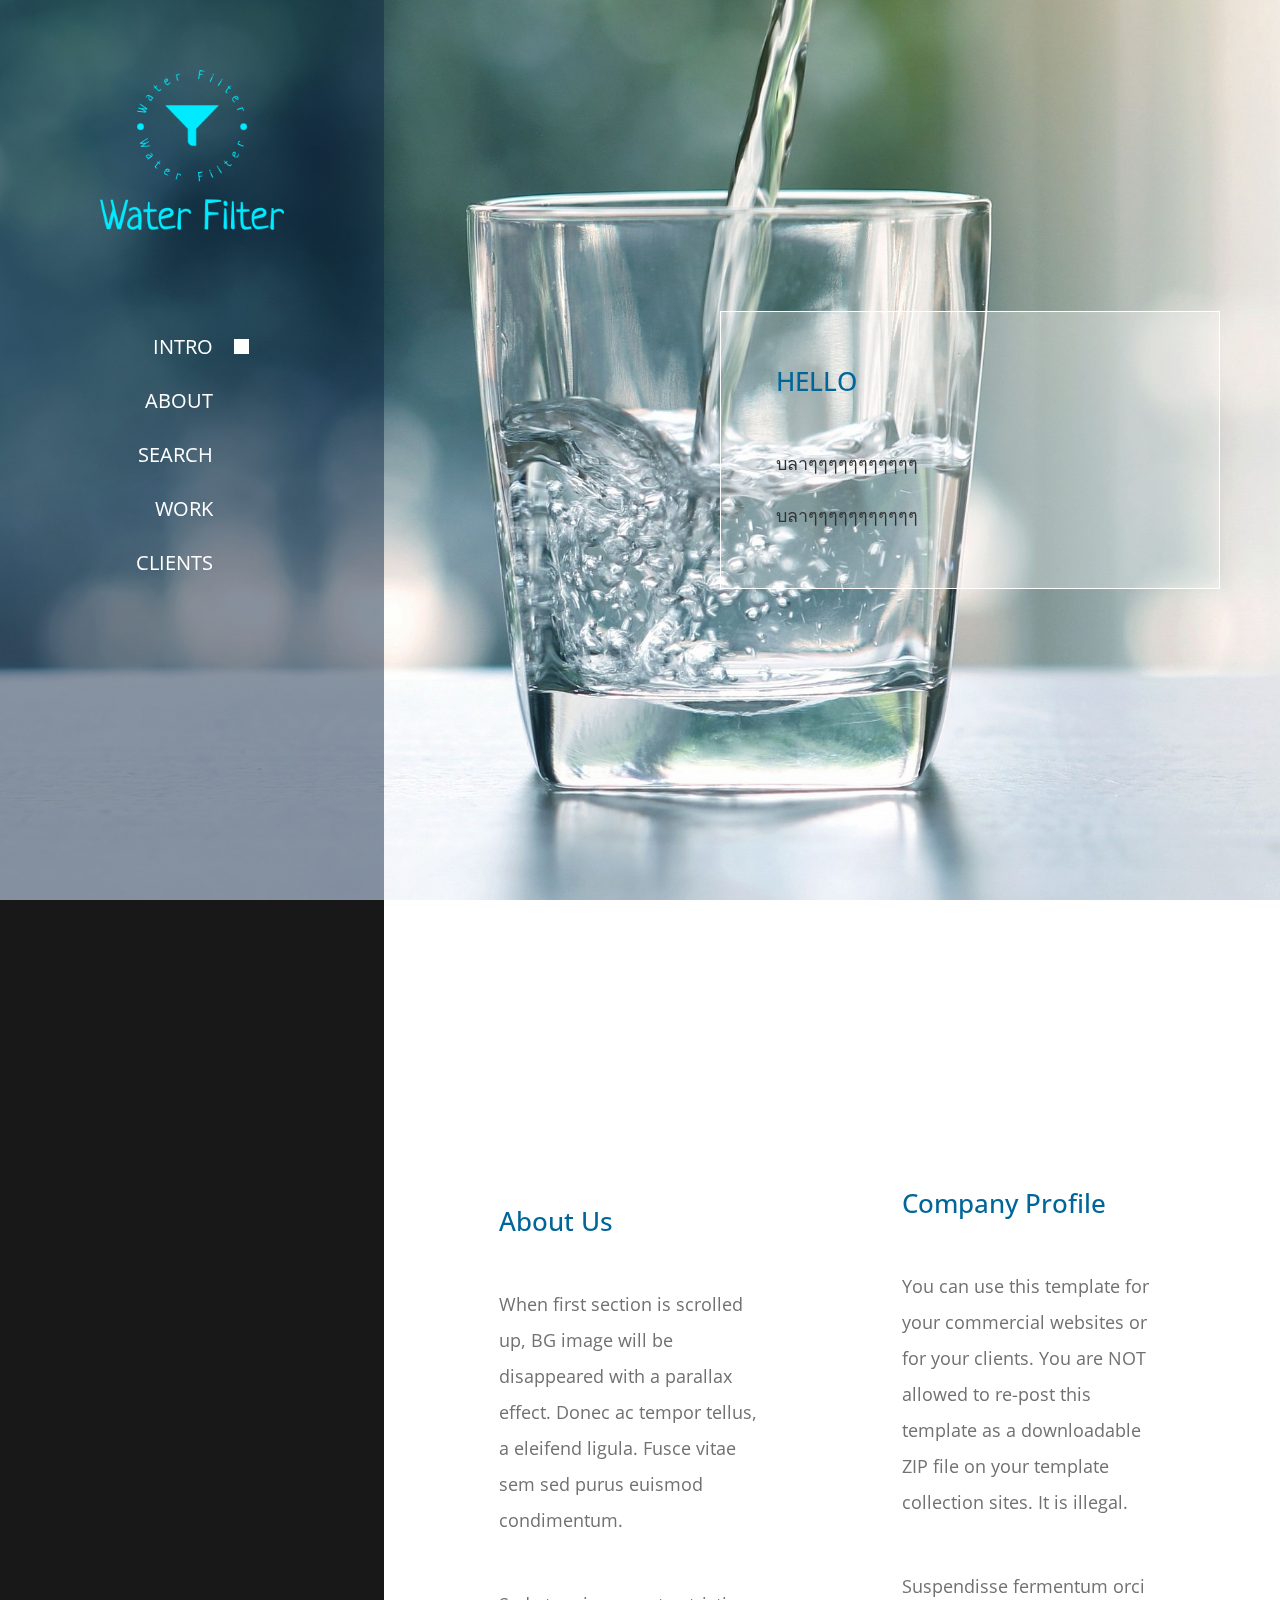
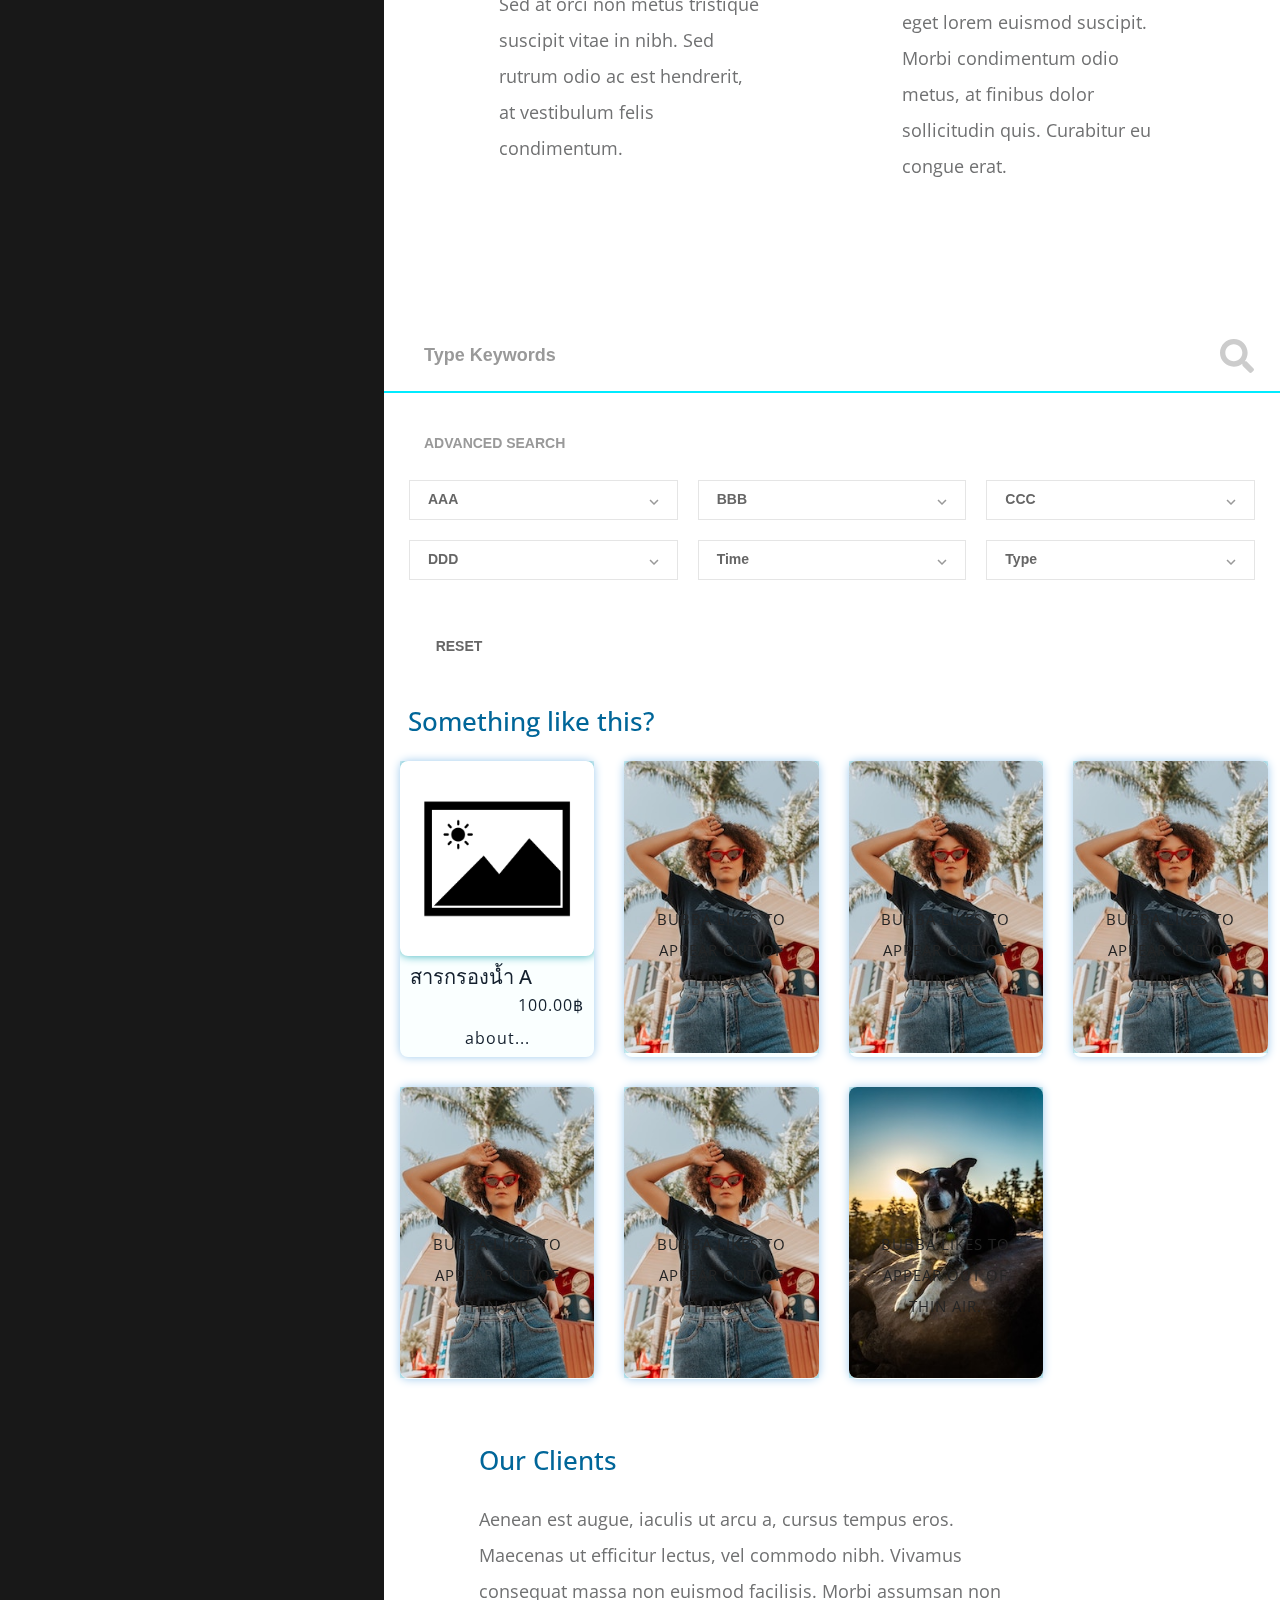
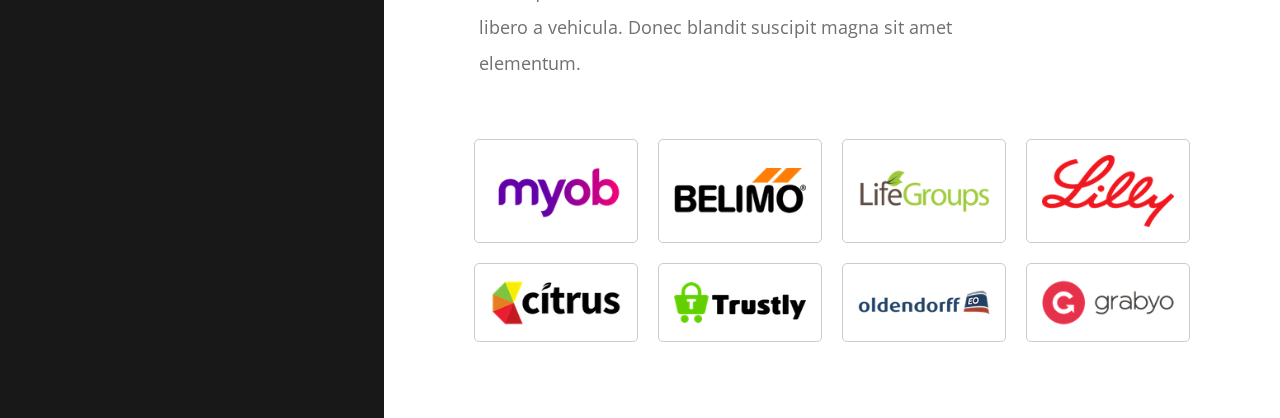
==== index.html @ 4a6f70fe "Add files via upload" ====
<!DOCTYPE html>
<html lang="en">

<head>
  <meta charset="UTF-8" />
  <meta name="viewport" content="width=device-width, initial-scale=1.0" />
  <meta http-equiv="X-UA-Compatible" content="ie=edge" />

  <title>Hoi TemplateMo</title>
  <!--
DREAM PULSE
https://templatemo.com/tm-536-dream-pulse
-->
  <link rel="stylesheet" href="https://fonts.googleapis.com/css?family=Open+Sans:400,600" />
  <link rel="stylesheet" href="css/all.min.css" />
  <link rel="stylesheet" href="css/bootstrap.min.css" />
  <link rel="stylesheet" href="slick/slick.css" />
  <link rel="stylesheet" href="slick/slick-theme.css" />
  <link rel="stylesheet" href="css/magnific-popup.css">
  <link rel="stylesheet" href="css/templatemo-dream-pulse.css" />
  <link rel="stylesheet" href="css/mian.css">
  <link rel="stylesheet" href="css/editme.css">
</head>

<body>
  <main class="container-fluid">
    <div class="row">
      <nav id="tmSidebar" class="tm-bg-black-transparent tm-sidebar">
        <button class="navbar-toggler" type="button" aria-label="Toggle navigation">
          <i class="fas fa-bars"></i>
        </button>
        <div class="tm-sidebar-sticky">
          <div class="tm-brand-box">
            <img src="img/logo.png" class="imglogo" alt="">
          </div>

          <ul id="tmMainNav" class="nav flex-column text-uppercase text-right tm-main-nav">
            <li class="nav-item">
              <a href="#intro" class="nav-link active">
                <span class="d-inline-block mr-3">Intro</span>
                <span class="d-inline-block tm-white-rect"></span>
              </a>
            </li>
            <li class="nav-item">
              <a href="#about" class="nav-link">
                <span class="d-inline-block mr-3">About</span>
                <span class="d-inline-block tm-white-rect"></span>
              </a>
            </li>
            <li class="nav-item">
              <a href="#Search" class="nav-link active">
                <span class="d-inline-block mr-3">Search</span>
                <span class="d-inline-block tm-white-rect"></span>
              </a>
            </li>
            <li class="nav-item">
              <a href="#work" class="nav-link">
                <span class="d-inline-block mr-3">Work</span>
                <span class="d-inline-block tm-white-rect"></span>
              </a>
            </li>
            <li class="nav-item">
              <a href="#clients" class="nav-link">
                <span class="d-inline-block mr-3">Clients</span>
                <span class="d-inline-block tm-white-rect"></span>
              </a>
            </li>
            <!-- 
            <li class="nav-item">
              <a href="#talk" class="nav-link">
                <span class="d-inline-block mr-3">Let's Talk</span>
                <span class="d-inline-block tm-white-rect"></span>
              </a>
            </li>
          -->
          </ul>
          <!-- <ul class="nav flex-row tm-social-links">
            <li class="nav-item">
              <a href="https://facebook.com" class="nav-link tm-social-link">
                <i class="fab fa-facebook-f"></i>
              </a>
            </li>
            <li class="nav-item">
              <a href="https://twitter.com" class="nav-link tm-social-link">
                <i class="fab fa-twitter"></i>
              </a>
            </li>
            <li class="nav-item">
              <a href="https://dribbble.com" class="nav-link tm-social-link">
                <i class="fab fa-dribbble"></i>
              </a>
            </li>
            <li class="nav-item">
              <a href="https://linkedin.com" class="nav-link tm-social-link">
                <i class="fab fa-linkedin-in"></i>
              </a>
            </li>
          </ul>
          <footer class="text-center text-white small">
            <p class="mb--0 mb-2">Copyright 2020 Dream Pulse</p>
            <p class="mb-0">Design:
              <a rel="nofollow" href="https://templatemo.com" class="tm-footer-link">Template Mo</a>
            </p>
          </footer> -->
        </div>
      </nav>

      <main role="main" class="ml-sm-auto col-12">
        <div class="parallax-window" data-parallax="scroll" data-image-src="img/water bg.jpg">
          <div class="tm-section-wrap">
            <section id="intro" class="tm-section">
              <div class="tm-bg-white-transparent tm-intro">
                <h2 class="tm-section-title mb-5 text-uppercase tm-color-primary">Hello</h2>
                <p class="tm-color-gray">
                  บลาๆๆๆๆๆๆๆๆๆๆๆ
                </p>
                <p class="mb-0 tm-color-gray">
                  บลาๆๆๆๆๆๆๆๆๆๆๆ
                </p>
              </div>
            </section>
          </div>
        </div>



        <div class="tm-section-wrap bg-white">
          <section id="about" class="row tm-section">
            <div class="col-xl-6">
              <div class="tm-section-half">
                <div><i class="fas fa-6x fa-balance-scale mb-5 tm-section-icon"></i></div>
                <h2 class="tm-section-title tm-color-primary mb-5">About Us</h2>
                <p class="mb-5">
                  When first section is scrolled up, BG image will be
                  disappeared with a parallax effect. Donec ac tempor tellus, a
                  eleifend ligula. Fusce vitae sem sed purus euismod
                  condimentum.
                </p>
                <p>
                  Sed at orci non metus tristique suscipit vitae in nibh. Sed
                  rutrum odio ac est hendrerit, at vestibulum felis condimentum.
                </p>
              </div>
            </div>
            <div class="col-xl-6">
              <div class="tm-section-half">
                <div><i class="far fa-6x fa-building mb-5 tm-section-icon"></i></div>
                <h2 class="tm-section-title tm-color-primary mb-5">Company Profile</h2>
                <p class="mb-5">
                  You can use this template for your commercial websites or for your clients.
                  You are NOT allowed to re-post this template as a downloadable ZIP file
                  on your template collection sites. It is illegal.
                </p>
                <p>
                  Suspendisse fermentum orci eget lorem euismod suscipit. Morbi
                  condimentum odio metus, at finibus dolor sollicitudin quis.
                  Curabitur eu congue erat.
                </p>
              </div>
            </div>
          </section>
        </div>


        
        <div class="tm-section-wrap bg-white">
          <section id="Search">
            <div class="s009">
              <form id="product-filter">
                <div class="inner-form">
                  <div class="basic-search">
                    <div class="input-field">
                      <input id="search" type="text" placeholder="Type Keywords" />
                      <div class="icon-wrap">
                        <svg class="svg-inline--fa fa-search fa-w-16" fill="#ccc" aria-hidden="true" data-prefix="fas"
                          data-icon="search" role="img" xmlns="http://www.w3.org/2000/svg" viewBox="0 0 512 512">
                          <path
                            d="M505 442.7L405.3 343c-4.5-4.5-10.6-7-17-7H372c27.6-35.3 44-79.7 44-128C416 93.1 322.9 0 208 0S0 93.1 0 208s93.1 208 208 208c48.3 0 92.7-16.4 128-44v16.3c0 6.4 2.5 12.5 7 17l99.7 99.7c9.4 9.4 24.6 9.4 33.9 0l28.3-28.3c9.4-9.4 9.4-24.6.1-34zM208 336c-70.7 0-128-57.2-128-128 0-70.7 57.2-128 128-128 70.7 0 128 57.2 128 128 0 70.7-57.2 128-128 128z">
                          </path>
                        </svg>
                      </div>
                    </div>
                  </div>
                  <div class="advance-search">
                    <span class="desc">ADVANCED SEARCH</span>
                    <div class="row">
                      <div class="input-field">
                        <div class="input-select">
                          <select data-trigger="" name="choices-single-defaul">
                            <option placeholder="" value="all">AAA</option>
                            <option value="a1">A1</option>
                            <option value="a2">A2</option>
                          </select>
                        </div>
                      </div>
                      <div class="input-field">
                        <div class="input-select">
                          <select data-trigger="" name="choices-single-defaul">
                            <option placeholder="" value="all">BBB</option>
                            <option value="b1">B1</option>
                            <option value="b2">B2</option>
                          </select>
                        </div>
                      </div>
                      <div class="input-field">
                        <div class="input-select">
                          <select data-trigger="" name="choices-single-defaul">
                            <option placeholder="" value="">CCC</option>
                            <option>Subject b</option>
                            <option>Subject c</option>
                          </select>
                        </div>
                      </div>
                    </div>
                    <div class="row second">
                      <div class="input-field">
                        <div class="input-select">
                          <select data-trigger="" name="choices-single-defaul">
                            <option placeholder="" value="">DDD</option>
                            <option>Subject b</option>
                            <option>Subject c</option>
                          </select>
                        </div>
                      </div>
                      <div class="input-field">
                        <div class="input-select">
                          <select data-trigger="" name="choices-single-defaul">
                            <option placeholder="" value="">Time</option>
                            <option>Last time</option>
                            <option>Today</option>
                            <option>This week</option>
                            <option>This month</option>
                            <option>This year</option>
                          </select>
                        </div>
                      </div>
                      <div class="input-field">
                        <div class="input-select">
                          <select data-trigger="" name="choices-single-defaul">
                            <option placeholder="" value="">Type</option>
                            <option>Subject b</option>
                            <option>Subject c</option>
                          </select>
                        </div>
                      </div>
                    </div>
                    <div class="row third">
                      <div class="input-field">
                        <div class="group-btn">
                          <button class="btn-delete" id="delete">RESET</button>
                          <!-- <button class="btn-search">SEARCH</button> -->
                        </div>
                      </div>
                    </div>
                  </div>
                </div>
              </form>
            </div>
            <script src="js/choices.js"></script>
            <script>
              const customSelects = document.querySelectorAll("select");
              const deleteBtn = document.getElementById('delete')
              const choices = new Choices('select', {
                searchEnabled: false,
                itemSelectText: '',
                removeItemButton: true,
              });
              deleteBtn.addEventListener("click", function (e) {
                e.preventDefault()
                const deleteAll = document.querySelectorAll('.choices__button')
                for (let i = 0; i < deleteAll.length; i++) {
                  deleteAll[i].click();
                }
              });
            </script>

            <script async src="https://www.googletagmanager.com/gtag/js?id=UA-23581568-13"></script>
            <script>
              window.dataLayer = window.dataLayer || [];

              function gtag() {
                dataLayer.push(arguments);
              }
              gtag('js', new Date());

              gtag('config', 'UA-23581568-13');
            </script>
            <script defer
              src="https://static.cloudflareinsights.com/beacon.min.js/vaafb692b2aea4879b33c060e79fe94621666317369993"
              integrity="sha512-0ahDYl866UMhKuYcW078ScMalXqtFJggm7TmlUtp0UlD4eQk0Ixfnm5ykXKvGJNFjLMoortdseTfsRT8oCfgGA=="
              data-cf-beacon='{"rayId":"76f00e6a7ef84f4c","token":"cd0b4b3a733644fc843ef0b185f98241","version":"2022.11.3","si":100}'
              crossorigin="anonymous"></script>
            <div class="col-12">
              <div class="w-100 tm-double-border-1 ">



                <div class="">
                  <h2 class="tm-color-primary tm-section-title mb-4 ml-2">Something like this?</h2>
                  <div class="tm-gallery u-list-1 u-repeater" id="product-list">
                    <div class="tm-gallery-item" data-category="a1" data-category="b1">
                      <figure class="effect-bubba">
                        <img src="img/pls-add-img.png" alt="Our Work Image" class="img-fluid">
                        
                        <figcaption>
                          <h2><span>Nothing here</span></h2>
                          <p class="bubba">Pls add the data.</p>
                          <a href="img/pls-add-img.png">View more</a>
                        </figcaption>
                        <div class="prduc-abt">
                          <h5 class="text-left">สารกรองน้ำ A</h5>
                          <p class="text-right">100.00฿</p>
                          <p>about...</p>
                        </div>
                      </figure>
                      
                      
                    </div>
                    <div class="tm-gallery-item" data-category="b2">
                      <figure class="effect-bubba">
                        <img src="img/gallery/02.jpg" alt="Our Work Image" class="img-fluid">
                        <figcaption>
                          <h2>Fresh <span>Bubba</span></h2>
                          <p>Bubba likes to appear out of thin air.</p>
                          <a href="img/gallery/large/02.jpg">View more</a>
                        </figcaption>
                      </figure>
                    </div>
                    <div class="tm-gallery-item" data-category="2">
                      <figure class="effect-bubba">
                        <img src="img/gallery/02.jpg" alt="Our Work Image" class="img-fluid">
                        <figcaption>
                          <h2>Fresh <span>Bubba</span></h2>
                          <p>Bubba likes to appear out of thin air.</p>
                          <a href="img/gallery/large/02.jpg">View more</a>
                        </figcaption>
                      </figure>
                    </div>
                    <div class="tm-gallery-item" data-category="2">
                      <figure class="effect-bubba">
                        <img src="img/gallery/02.jpg" alt="Our Work Image" class="img-fluid">
                        <figcaption>
                          <h2>Fresh <span>Bubba</span></h2>
                          <p>Bubba likes to appear out of thin air.</p>
                          <a href="img/gallery/large/02.jpg">View more</a>
                        </figcaption>
                      </figure>
                    </div>
                    <div class="tm-gallery-item" data-category="2">
                      <figure class="effect-bubba">
                        <img src="img/gallery/02.jpg" alt="Our Work Image" class="img-fluid">
                        <figcaption>
                          <h2>Fresh <span>Bubba</span></h2>
                          <p>Bubba likes to appear out of thin air.</p>
                          <a href="img/gallery/large/02.jpg">View more</a>
                        </figcaption>
                      </figure>
                    </div>
                    <div class="tm-gallery-item" data-category="2">
                      <figure class="effect-bubba">
                        <img src="img/gallery/02.jpg" alt="Our Work Image" class="img-fluid">
                        <figcaption>
                          <h2>Fresh <span>Bubba</span></h2>
                          <p>Bubba likes to appear out of thin air.</p>
                          <a href="img/gallery/large/02.jpg">View more</a>
                        </figcaption>
                      </figure>
                    </div>
                    <div class="tm-gallery-item" data-category="1">
                      <figure class="effect-bubba">
                        <img src="img/gallery/01.jpg" alt="Our Work Image" class="img-fluid">
                        <figcaption>
                          <h2>Fresh <span>Bubba</span></h2>
                          <p>Bubba likes to appear out of thin air.</p>
                          <a href="img/gallery/large/01.jpg">View more</a>
                        </figcaption>
                      </figure>
                    </div>

                    
                </div>

                <!-- <div class="tm-gallery-wrap">
                  <h2 class="tm-color-primary tm-section-title mb-4 ml-2">Something like this?</h2>
                  <div class="tm-gallery" id="product-list">
                    <div class="tm-gallery-item" data-category="1">
                      <figure class="effect-bubba">
                        <img src="img/gallery/01.jpg" alt="Our Work Image" class="img-fluid">
                        <figcaption>
                          <h2>Fresh <span>Bubba</span></h2>
                          <p>Bubba likes to appear out of thin air.</p>
                          <a href="img/gallery/large/01.jpg">View more</a>
                        </figcaption>
                      </figure>
                    </div>
                    <div class="tm-gallery-item" data-category="2">
                      <figure class="effect-bubba">
                        <img src="img/gallery/02.jpg" alt="Our Work Image" class="img-fluid">
                        <figcaption>
                          <h2>Fresh <span>Bubba</span></h2>
                          <p>Bubba likes to appear out of thin air.</p>
                          <a href="img/gallery/large/02.jpg">View more</a>
                        </figcaption>
                      </figure>
                    </div>
                    
                </div> -->

              </div>
            </div>
          </section>
        </div>
        <script>
          // Get references to the product list and filter form
          const productList = document.querySelector("#product-list");
          const filterForm = document.querySelector("#product-filter");
        
          // Add an event listener to the filter form
          filterForm.addEventListener("change", event => {
            // Get the selected filter value
            const selectedFilter = event.target.value;
        
            // Loop through all of the products
            for (const product of productList.children) {
              // If the selected filter is "all" or the product's category matches the selected filter, show the product
              if (selectedFilter === "all" || product.dataset.category === selectedFilter) {
                product.style.display = "";
              } else {
                // Otherwise, hide the product
                product.style.display = "none";
              }
            }
          });
        </script>



        <div class="tm-section-wrap bg-white">
          <section id="clients" class="row tm-section">
            <div class="col-12 tm-section-pad">
              <div class="tm-flex-item-left">
                <div class="tm-w-80">
                  <h2 class="tm-color-primary tm-section-title mb-4">Our Clients</h2>
                  <p class="mb-5">
                    Aenean est augue, iaculis ut arcu a, cursus tempus eros.
                    Maecenas ut efficitur lectus, vel commodo nibh. Vivamus
                    consequat massa non euismod facilisis. Morbi assumsan non libero
                    a vehicula. Donec blandit suscipit magna sit amet elementum.
                  </p>
                </div>

                <div class="row tm-clients-images">
                  <div class="col-xl-3 col-lg-6 col-md-4 col-sm-6 tm-img-wrap">
                    <a href="https://google.com">
                      <img src="img/client-1.png" alt="Client Image" class="img-fluid tm-client-img" />
                    </a>
                  </div>
                  <div class="col-xl-3 col-lg-6 col-md-4 col-sm-6 tm-img-wrap">
                    <a href="https://facebook.com">
                      <img src="img/client-2.png" alt="Client Image" class="img-fluid tm-client-img" />
                    </a>
                  </div>
                  <div class="col-xl-3 col-lg-6 col-md-4 col-sm-6 tm-img-wrap">
                    <a href="https://twitter.com">
                      <img src="img/client-3.png" alt="Client Image" class="img-fluid tm-client-img" />
                    </a>
                  </div>
                  <div class="col-xl-3 col-lg-6 col-md-4 col-sm-6 tm-img-wrap">
                    <a href="https://instagram.com">
                      <img src="img/client-4.png" alt="Client Image" class="img-fluid tm-client-img" />
                    </a>
                  </div>
                  <div class="col-xl-3 col-lg-6 col-md-4 col-sm-6 tm-img-wrap">
                    <a href="https://google.com">
                      <img src="img/client-5.png" alt="Client Image" class="img-fluid tm-client-img" />
                    </a>
                  </div>
                  <div class="col-xl-3 col-lg-6 col-md-4 col-sm-6 tm-img-wrap">
                    <a href="https://facebook.com">
                      <img src="img/client-6.png" alt="Client Image" class="img-fluid tm-client-img" />
                    </a>
                  </div>
                  <div class="col-xl-3 col-lg-6 col-md-4 col-sm-6 tm-img-wrap">
                    <a href="https://twitter.com">
                      <img src="img/client-7.png" alt="Client Image" class="img-fluid tm-client-img" />
                    </a>
                  </div>
                  <div class="col-xl-3 col-lg-6 col-md-4 col-sm-6 tm-img-wrap">
                    <a href="https://instagram.com">
                      <img src="img/client-8.png" alt="Client Image" class="img-fluid tm-client-img" />
                    </a>
                  </div>
                </div>
              </div>
            </div>
          </section>
        </div>
        <!--
        <div class="tm-section-wrap bg-white">
          <section id="talk" class="row tm-section">
            <div class="col-xl-6 mb-5">
              <div class="tm-double-border-1 tm-border-gray">
                <div class="tm-double-border-2 tm-border-gray tm-box-pad">
                  <h2 class="tm-color-primary tm-section-title mb-4">Talk to Us</h2>
                  <p class="mb-4">
                    Sed aliquet, nibh ac hendrerit faucibus, tellus metus viverra
                    tellus, vel volutpat purus orci ac ex.
                  </p>
                  <p class="mb-3">
                    120-240 Orci varius natoque penatibus, <br>
                    parturient montes, 10660 <br>
                    nasvetur ridiculus mus
                  </p>
                </div>
              </div>
            </div>
            <div class="col-xl-6 mb-5">
              <div class="tm-contact-form-wrap">
                <form action="" method="POST" class="tm-contact-form">
                  <div class="form-group">
                    <input type="text" id="contact_name" name="contact_name"
                      class="form-control rounded-0 border-top-0 border-right-0 border-left-0" placeholder="Your Name"
                      required="" />
                  </div>
                  <div class="form-group">
                    <input type="email" id="contact_email" name="contact_email"
                      class="form-control rounded-0 border-top-0 border-right-0 border-left-0" placeholder="Your Email"
                      required="" />
                  </div>

                  <div class="form-group">
                    <textarea rows="4" id="contact_message" name="contact_message"
                      class="form-control rounded-0 border-top-0 border-right-0 border-left-0" placeholder="Message..."
                      required=""></textarea>
                  </div>

                  <div class="form-group mb-0">
                    <button type="submit" class="btn rounded-0 d-block ml-auto tm-btn-primary">
                      SEND
                    </button>
                  </div>
                </form>
              </div>
            </div>
          </section>
        </div>
         -->
      </main>
    </div>
    </div>
    <script src="js/jquery.min.js"></script>
    <script src="js/jquery.singlePageNav.min.js"></script>
    <script src="js/parallax.min.js"></script>
    <!-- <script src="slick/slick.min.js"></script> -->
    <script src="js/jquery.magnific-popup.min.js"></script>
    <script src="js/templatemo-scripts.js"></script>
    <script src="js/filter.js"></script>

    
</body>

</html>
---- css/templatemo-dream-pulse.css ----
/*

DREAM PULSE

https://templatemo.com/tm-536-dream-pulse

*/

body {
  font-family: "Open Sans", Arial, Helvetica, sans-serif;
  font-size: 18px;
  font-weight: 400;
  overflow-x: hidden;
  color: #707172;
  background-color: #181818;
}

p {
  line-height: 2;
}

a {
  transition: all 0.3s ease;
}

.container-fluid {
  padding-left: 0;
  padding-right: 0;
}

.small {
  font-size: 0.95rem;
}

.tm-color-primary {
  color: #069;
}

.tm-color-gray {
  color: #333;
}

.tm-bg-black-transparent {
  background-color: rgb(15 39 68 / 50%);
}

.tm-bg-white-transparent {
  background-color: rgba(255, 255, 255, 0.3);
  border: 1px solid white;
}

.tm-intro {
  max-width: 500px;
  width: 100%;
  padding: 55px;
  margin-right: 0;
  margin-left: auto;
}

.tm-section-title {
  font-size: 1.6rem;
}

.parallax-window {
  min-height: 662px;
  background: transparent;
}

.tm-section {
  display: flex;
  align-items: center;
  height: auto;
  max-width: 1275px;
  padding: 66px 60px;
}

#intro {
  min-height: 100vh;
  max-width: none;
}

.tm-brand {
  font-size: 2.6rem;
}

.tm-brand-box {
  box-sizing: content-box;
  width: 100%;
  max-width: 230px;
  min-height: 160px;
  color: white;
  text-align: center;
  margin: 70px auto 90px;
}

.tm-double-border-1,
.tm-double-border-2 {
  border: 1px solid #fff;
  position: relative;
}

.tm-double-border-2 {
  top: 10px;
  left: 10px;
}

/* .tm-border-gray {
  border-color: #cdcecf;
} */

.tm-box-pad {
  padding: 50px 55px;
}

.tm-brand {
  padding: 30px;
}

.tm-sidebar {
  position: fixed;
  top: 0;
  bottom: 0;
  left: 0;
  z-index: 100;
  padding-left: 70px;
  padding-right: 70px;
  width: 400px;
  max-width: 400px;
}

/* Hide scrollbar */
.tm-sidebar {
  overflow-y: scroll;
  scrollbar-width: none; /* Firefox */
  -ms-overflow-style: none; /* IE 10+ */
}
.tm-sidebar::-webkit-scrollbar {
  /* WebKit */
  width: 0;
  height: 0;
}

.tm-sidebar-sticky {
  display: flex;
  flex-direction: column;
  align-items: center;
  justify-content: center;
}

.tm-section-wrap {
  width: calc(100% - 400px);
  margin-left: auto;
  margin-right: 0;
}

.tm-main-nav > li > a {
  color: white;
}

.tm-main-nav {
  margin-bottom: 160px;
}

.tm-white-rect {
  display: block;
  width: 15px;
  height: 15px;
  background-color: white;
}

.nav-link {
  font-size: 1.25rem;
  padding-top: 12px;
  padding-bottom: 12px;
}

.nav-link .tm-white-rect {
  opacity: 0;
  transition: all 0.3s ease;
}

.nav-link.current .tm-white-rect,
.nav-link:hover .tm-white-rect {
  opacity: 1;
}

.tm-main-nav .nav-link:hover {
  animation-name: blinker;
  animation-duration: 0.5s;
  animation-timing-function: ease-in-out;
  animation-iteration-count: infinite;
}

@keyframes blinker {
  0% {
    opacity: 1;
  }
  50% {
    opacity: 0.1;
  }
  100% {
    opacity: 1;
  }
}

.tm-social-links {
  margin-bottom: 27px;
}

.tm-social-link {
  width: 40px;
  height: 40px;
  color: black;
  background-color: white;
  margin: 8px;
  border-radius: 5px;
  padding: 0;
  display: flex;
  align-items: center;
  justify-content: center;
}

.tm-social-link:hover,
.tm-social-link:focus {
  background-color: #069;
  color: white;
}

.tm-footer-link {
  color: white;
}

.tm-footer-link:hover {
  color: #F93;
  text-decoration: none;
}

.tm-section-half {
  padding: 55px;
}

.tm-section-icon {
  color: #369;
  width: 120px;
  height: 120px;
  display: flex;
  align-items: center;
  justify-content: center;
}

/* Our Work */

.tm-gallery-wrap {
  max-width: 1040px;
  margin-left: auto;
  margin-right: auto;
}

@media (max-width: 1600px) {
  .tm-gallery-wrap {
    max-width: 780px;
  }
}

@media (max-width: 1200px) {
  .tm-gallery-wrap {
    max-width: 520px;
  }
}

@media (max-width: 991px) {
  .tm-gallery-wrap {
    max-width: 780px;
  }
}

@media (max-width: 767px) {
  .tm-gallery-wrap {
    max-width: 520px;
  }
}

@media (max-width: 480px) {
  .tm-gallery-wrap {
    max-width: 260px;
  }
}

.tm-gallery-item {
  /* padding-left: 10px;
  padding-right: 10px; */
  outline:none;
  border-color:#9ecaed;
  box-shadow:0 0 10px #9ecaed;
  border-radius: .5rem;
  background: #faffff;
}

.slick-dots {
  bottom: -50px;
}

.slick-dots li button:before {
  font-size: 16px;
  opacity: 0.2;
}

.slick-dots li.slick-active button:before {
  color: #98999a;
  opacity: 1;
}

/* 
  Gallery Item Hover Effect
  https://tympanus.net/codrops/2014/06/19/ideas-for-subtle-hover-effects/
*/

/* Common style */
.tm-gallery-item figure {
  position: relative;
  float: left;
  overflow: hidden;
  margin-bottom: 0;
  /* background: #3085a3; */
  text-align: center;
  cursor: pointer;
}

.tm-gallery-item figure img {
  position: relative;
  display: block;
  min-height: 100%;
  max-width: 100%;
  opacity: 0.8;
}

.tm-gallery-item figure figcaption {
  padding: 1em;
  color: rgb(36, 36, 36);
  text-transform: uppercase;
  font-size: 1.25em;
  -webkit-backface-visibility: hidden;
  backface-visibility: hidden;
}

.tm-gallery-item figure figcaption::before,
.tm-gallery-item figure figcaption::after {
  pointer-events: none;
}

.tm-gallery-item figure figcaption,
.tm-gallery-item figure figcaption > a {
  position: absolute;
  top: 0;
  left: 0;
  width: 100%;
  height: 100%;
  display: flex;
  flex-direction: column;
  justify-content: center;
}

/* Anchor will cover the whole item by default */
/* For some effects it will show as a button */
.tm-gallery-item figure figcaption > a {
  z-index: 1000;
  text-indent: 200%;
  white-space: nowrap;
  font-size: 0;
  opacity: 0;
}

.tm-gallery-item figure h2 {
  word-spacing: -0.15em;
  font-weight: 300;
}

.tm-gallery-item figure h2 span {
  font-weight: 800;
}

.tm-gallery-item figure h2,
.tm-gallery-item figure p {
  margin: 0;
}

.tm-gallery-item figure p {
  letter-spacing: 1px;
  font-size: 68.5%;
}

/*---------------*/
/***** Bubba *****/
/*---------------*/

/* figure.effect-bubba {
  background: rgb(255, 255, 255);
} */

figure.effect-bubba img {
  opacity: 1;
  -webkit-transition: opacity 0.35s;
  transition: opacity 0.35s;
}

figure.effect-bubba:hover img {
  opacity: 0.4;
}

figure.effect-bubba figcaption::before,
figure.effect-bubba figcaption::after {
  position: absolute;
  top: 5px;
  right: 5px;
  bottom: 5px;
  left: 5px;
  content: "";
  opacity: 0;
  -webkit-transition: opacity 0.35s, -webkit-transform 0.35s;
  transition: opacity 0.35s, transform 0.35s;
  border-radius: .5rem;
}

figure.effect-bubba figcaption::before {
  border-top: 1px solid #14202e;
  border-bottom: 1px solid #14202e;
  -webkit-transform: scale(0, 1);
  transform: scale(0, 1);
}

figure.effect-bubba figcaption::after {
  border-right: 1px solid #14202e;
  border-left: 1px solid #14202e;
  -webkit-transform: scale(1, 0);
  transform: scale(1, 0);
}

figure.effect-bubba h2 {
  font-size: 1.5rem;
  margin-bottom: 30px;
  opacity: 0;
  -webkit-transition: -webkit-transform 0.35s;
  transition: transform 0.35s;
  -webkit-transform: translate3d(0, -20px, 0);
  transform: translate3d(0, -20px, 0);
}

figure.effect-bubba p.bubba {
  width: 100%;
  padding: 10px;
  opacity: 0;
  -webkit-transition: opacity 0.35s, -webkit-transform 0.35s;
  transition: opacity 0.35s, transform 0.35s;
  -webkit-transform: translate3d(0, 20px, 0);
  transform: translate3d(0, 20px, 0);
}

figure.effect-bubba:hover figcaption::before,
figure.effect-bubba:hover figcaption::after {
  opacity: 1;
  -webkit-transform: scale(1);
  transform: scale(1);
}

figure.effect-bubba:hover h2,
figure.effect-bubba:hover p {
  opacity: 1;
  -webkit-transform: translate3d(0, 0, 0);
  transform: translate3d(0, 0, 0);
}

/* Clients */
.tm-section-pad {
  padding-left: 50px;
  padding-right: 50px;
}

.tm-clients-images {
  max-width: 1040px;
}

.tm-w-80 {
  max-width: 80%;
}

.tm-flex-item-left {
  align-self: flex-start;
}

.tm-img-wrap {
  padding: 10px;
}

.tm-img-wrap a {
  display: flex;
  align-items: center;
  justify-content: center;
  border: 1px solid #ccc;
  border-radius: 5px;
  padding: 15px;
  width: 240px;
  height: 120px;
}

.tm-contact-form-wrap {
  display: flex;
  align-items: center;
  justify-content: center;
}

.tm-contact-form {
  max-width: 305px;
  width: 100%;
}

.form-group {
  margin-bottom: 40px;
}

.tm-btn-primary {
  color: #707172;
  border-bottom: 1px solid #cdcecf;
  padding: 10px 18px;
  position: relative;
}

.tm-btn-primary:hover,
.tm-btn-primary:active {
  color: #fff;
  background-color: #999;
}

.tm-btn-primary:after {
  width: 100%;
  height: 0%;
  top: 0;
  left: 0;
  background: #cdcecf;
  content: "";
  position: absolute;
  z-index: -1;
  -webkit-transition: all 0.3s;
  -moz-transition: all 0.3s;
  transition: all 0.3s;
}

.tm-btn-primary:hover:after,
.tm-btn-primary:active:after {
  height: 100%;
}

.form-control:focus {
  outline: none;
  box-shadow: none;
}

@media (max-width: 1600px) {
  .tm-sidebar {
    width: 30%;
    max-width: none;
    padding-left: 30px;
    padding-right: 30px;
  }

  .tm-social-link {
    margin: 5px;
  }

  .tm-section-wrap {
    width: 70%;
  }

  .tm-img-wrap a {
    width: 100%;
    height: 100%;
  }
}

.navbar-toggler {
  display: none;
}

@media (max-width: 991px) {
  .tm-bg-black-transparent {
    background-color: rgba(0, 0, 0, 0.5);
  }

  .tm-brand-box {
    margin-top: 30px;
    margin-bottom: 30px;
    max-width: 200px;
    min-height: 100px;
  }

  .tm-brand {
    padding: 20px 30px;
  }

  .tm-main-nav {
    margin-bottom: 60px;
  }

  .tm-social-links {
    margin-bottom: 30px;
  }

  footer p {
    line-height: 1;
  }

  .tm-sidebar {
    width: 250px;
    left: -250px;
    padding: 15px;
    transition: all 0.3s ease;
  }

  .navbar-toggler {
    display: block;
    position: fixed;
    left: 0;
    top: 0;
    background-color: rgba(0, 0, 0, 0.5);
    color: white;
    padding: 10px 15px;
    transition: all 0.3s ease;
    border-radius: 0;
    border-top-right-radius: 5px;
    border-bottom-right-radius: 5px;
    top: 5px;
  }

  .navbar-toggler:focus {
    outline: none;
  }

  .tm-sidebar.show {
    left: 0;
  }

  .tm-sidebar.show .navbar-toggler {
    left: 250px;
  }

  .tm-section-wrap {
    width: 100%;
  }

  figure.effect-bubba h2 {
    font-size: 1.1rem;
    margin-bottom: 25px;
  }

  .tm-gallery-item figure p {
    font-size: 63%;
    padding: 0;
    line-height: 1.5;
  }
}

@media (max-width: 767px) {
  .tm-section {
    padding: 30px;
  }
}

@media (max-width: 554px) {
  .tm-section {
    padding: 15px;
  }
}

@media (max-width: 383px) {
  .slick-dots {
    bottom: -40px;
  }

  .tm-box-pad {
    padding: 50px 30px;
  }
}
---- css/mian.css ----
html {
    line-height: 1.15;
    -ms-text-size-adjust: 100%;
    -webkit-text-size-adjust: 100%
}

body {
    margin: 0
}

article,
aside,
footer,
header,
nav,
section {
    display: block
}

h1 {
    font-size: 2em;
    margin: .67em 0
}

figcaption,
figure,
main {
    display: block
}

/* figure {
    margin: 1em 40px
} */

hr {
    box-sizing: content-box;
    height: 0;
    overflow: visible
}

pre {
    font-family: monospace, monospace;
    font-size: 1em
}

a {
    background-color: transparent;
    -webkit-text-decoration-skip: objects
}

abbr[title] {
    border-bottom: none;
    text-decoration: underline;
    text-decoration: underline dotted
}

b,
strong {
    font-weight: inherit
}

b,
strong {
    font-weight: bolder
}

code,
kbd,
samp {
    font-family: monospace, monospace;
    font-size: 1em
}

dfn {
    font-style: italic
}

mark {
    background-color: #ff0;
    color: #000
}

small {
    font-size: 80%
}

sub,
sup {
    font-size: 75%;
    line-height: 0;
    position: relative;
    vertical-align: baseline
}

sub {
    bottom: -.25em
}

sup {
    top: -.5em
}

audio,
video {
    display: inline-block
}

audio:not([controls]) {
    display: none;
    height: 0
}

img {
    border-style: none
}

svg:not(:root) {
    overflow: hidden
}

button,
input,
optgroup,
select,
textarea {
    font-family: sans-serif;
    font-size: 100%;
    line-height: 1.15;
    margin: 0
}

button,
input {
    overflow: visible
}

button,
select {
    text-transform: none
}

button,
html [type=button],
[type=reset],
[type=submit] {
    -webkit-appearance: button
}

button::-moz-focus-inner,
[type=button]::-moz-focus-inner,
[type=reset]::-moz-focus-inner,
[type=submit]::-moz-focus-inner {
    border-style: none;
    padding: 0
}

button:-moz-focusring,
[type=button]:-moz-focusring,
[type=reset]:-moz-focusring,
[type=submit]:-moz-focusring {
    outline: 1px dotted ButtonText
}

fieldset {
    padding: .35em .75em .625em
}

legend {
    box-sizing: border-box;
    color: inherit;
    display: table;
    max-width: 100%;
    padding: 0;
    white-space: normal
}

progress {
    display: inline-block;
    vertical-align: baseline
}

textarea {
    overflow: auto
}

[type=checkbox],
[type=radio] {
    box-sizing: border-box;
    padding: 0
}

[type=number]::-webkit-inner-spin-button,
[type=number]::-webkit-outer-spin-button {
    height: auto
}

[type=search] {
    -webkit-appearance: textfield;
    outline-offset: -2px
}

[type=search]::-webkit-search-cancel-button,
[type=search]::-webkit-search-decoration {
    -webkit-appearance: none
}

::-webkit-file-upload-button {
    -webkit-appearance: button;
    font: inherit
}

details,
menu {
    display: block
}

summary {
    display: list-item
}

canvas {
    display: inline-block
}

template {
    display: none
}

[hidden] {
    display: none
}

html {
    height: 100%
}

fieldset {
    margin: 0;
    padding: 0;
    -webkit-margin-start: 0;
    -webkit-margin-end: 0;
    -webkit-padding-before: 0;
    -webkit-padding-start: 0;
    -webkit-padding-end: 0;
    -webkit-padding-after: 0;
    border: 0
}

legend {
    margin: 0;
    padding: 0;
    display: block;
    -webkit-padding-start: 0;
    -webkit-padding-end: 0
}

.choices {
    position: relative;
    margin-bottom: 24px;
    font-size: 16px
}

.choices:focus {
    outline: none
}

.choices:last-child {
    margin-bottom: 0
}

.choices.is-disabled .choices__inner,
.choices.is-disabled .choices__input {
    background-color: #eaeaea;
    cursor: not-allowed;
    -webkit-user-select: none;
    -moz-user-select: none;
    -ms-user-select: none;
    user-select: none
}

.choices.is-disabled .choices__item {
    cursor: not-allowed
}

.choices[data-type*=select-one] {
    cursor: pointer
}

.choices[data-type*=select-one] .choices__inner {
    padding-bottom: 7.5px
}

.choices[data-type*=select-one] .choices__input {
    display: block;
    width: 100%;
    padding: 10px;
    border-bottom: 1px solid #ddd;
    background-color: #fff;
    margin: 0
}

.choices[data-type*=select-one] .choices__button {
    background-image: url(../../icons/cross-inverse.svg);
    padding: 0;
    background-size: 8px;
    height: 100%;
    position: absolute;
    top: 50%;
    right: 0;
    margin-top: -10px;
    margin-right: 25px;
    height: 20px;
    width: 20px;
    border-radius: 10em;
    opacity: .5
}

.choices[data-type*=select-one] .choices__button:hover,
.choices[data-type*=select-one] .choices__button:focus {
    opacity: 1
}

.choices[data-type*=select-one] .choices__button:focus {
    box-shadow: 0 0 0 2px #00bcd4
}

.choices[data-type*=select-one]:after {
    content: "";
    height: 0;
    width: 0;
    border-style: solid;
    border-color: #333 transparent transparent transparent;
    border-width: 5px;
    position: absolute;
    right: 11.5px;
    top: 50%;
    margin-top: -2.5px;
    pointer-events: none
}

.choices[data-type*=select-one].is-open:after {
    border-color: transparent transparent #333 transparent;
    margin-top: -7.5px
}

.choices[data-type*=select-one][dir=rtl]:after {
    left: 11.5px;
    right: auto
}

.choices[data-type*=select-one][dir=rtl] .choices__button {
    right: auto;
    left: 0;
    margin-left: 25px;
    margin-right: 0
}

.choices[data-type*=select-multiple] .choices__inner,
.choices[data-type*=text] .choices__inner {
    cursor: text
}

.choices[data-type*=select-multiple] .choices__button,
.choices[data-type*=text] .choices__button {
    position: relative;
    display: inline-block;
    margin-top: 0;
    margin-right: -4px;
    margin-bottom: 0;
    margin-left: 8px;
    padding-left: 16px;
    border-left: 1px solid #008fa1;
    background-image: url(../../icons/cross.svg);
    background-size: 8px;
    width: 8px;
    line-height: 1;
    opacity: .75
}

.choices[data-type*=select-multiple] .choices__button:hover,
.choices[data-type*=select-multiple] .choices__button:focus,
.choices[data-type*=text] .choices__button:hover,
.choices[data-type*=text] .choices__button:focus {
    opacity: 1
}

.choices__inner {
    display: inline-block;
    vertical-align: top;
    width: 100%;
    background-color: #f9f9f9;
    padding: 7.5px 7.5px 3.75px;
    border: 1px solid #ddd;
    border-radius: 2.5px;
    font-size: 14px;
    min-height: 44px;
    overflow: hidden
}

.is-focused .choices__inner,
.is-open .choices__inner {
    border-color: #b7b7b7
}

.is-open .choices__inner {
    border-radius: 2.5px 2.5px 0 0
}

.is-flipped.is-open .choices__inner {
    border-radius: 0 0 2.5px 2.5px
}

.choices__list {
    margin: 0;
    padding-left: 0;
    list-style: none
}

.choices__list--single {
    display: inline-block;
    padding: 4px 16px 4px 4px;
    width: 100%
}

[dir=rtl] .choices__list--single {
    padding-right: 4px;
    padding-left: 16px
}

.choices__list--single .choices__item {
    width: 100%
}

.choices__list--multiple {
    display: inline
}

.choices__list--multiple .choices__item {
    display: inline-block;
    vertical-align: middle;
    border-radius: 20px;
    padding: 4px 10px;
    font-size: 12px;
    font-weight: 500;
    margin-right: 3.75px;
    margin-bottom: 3.75px;
    background-color: #00bcd4;
    border: 1px solid #00a5bb;
    color: #fff;
    word-break: break-all
}

.choices__list--multiple .choices__item[data-deletable] {
    padding-right: 5px
}

[dir=rtl] .choices__list--multiple .choices__item {
    margin-right: 0;
    margin-left: 3.75px
}

.choices__list--multiple .choices__item.is-highlighted {
    background-color: #00a5bb;
    border: 1px solid #008fa1
}

.is-disabled .choices__list--multiple .choices__item {
    background-color: #aaa;
    border: 1px solid #919191
}

.choices__list--dropdown {
    display: none;
    z-index: 1;
    position: absolute;
    width: 100%;
    background-color: #fff;
    border: 1px solid #ddd;
    top: 100%;
    margin-top: -1px;
    border-bottom-left-radius: 2.5px;
    border-bottom-right-radius: 2.5px;
    overflow: hidden;
    word-break: break-all
}

.choices__list--dropdown.is-active {
    display: block
}

.is-open .choices__list--dropdown {
    border-color: #b7b7b7
}

.is-flipped .choices__list--dropdown {
    top: auto;
    bottom: 100%;
    margin-top: 0;
    margin-bottom: -1px;
    border-radius: .25rem .25rem 0 0
}

.choices__list--dropdown .choices__list {
    position: relative;
    max-height: 300px;
    overflow: auto;
    -webkit-overflow-scrolling: touch;
    will-change: scroll-position
}

.choices__list--dropdown .choices__item {
    position: relative;
    padding: 10px;
    font-size: 14px
}

[dir=rtl] .choices__list--dropdown .choices__item {
    text-align: right
}

@media(min-width:640px) {
    .choices__list--dropdown .choices__item--selectable {
        padding-right: 100px
    }

    .choices__list--dropdown .choices__item--selectable:after {
        content: attr(data-select-text);
        font-size: 12px;
        opacity: 0;
        position: absolute;
        right: 10px;
        top: 50%;
        transform: translateY(-50%)
    }

    [dir=rtl] .choices__list--dropdown .choices__item--selectable {
        text-align: right;
        padding-left: 100px;
        padding-right: 10px
    }

    [dir=rtl] .choices__list--dropdown .choices__item--selectable:after {
        right: auto;
        left: 10px
    }
}

.choices__list--dropdown .choices__item--selectable.is-highlighted {
    background-color: #f2f2f2
}

.choices__list--dropdown .choices__item--selectable.is-highlighted:after {
    opacity: .5
}

.choices__item {
    cursor: default
}

.choices__item--selectable {
    cursor: pointer
}

.choices__item--disabled {
    cursor: not-allowed;
    -webkit-user-select: none;
    -moz-user-select: none;
    -ms-user-select: none;
    user-select: none;
    opacity: .5
}

.choices__heading {
    font-weight: 600;
    font-size: 12px;
    padding: 10px;
    border-bottom: 1px solid #f7f7f7;
    color: gray
}

.choices__button {
    text-indent: -9999px;
    -webkit-appearance: none;
    -moz-appearance: none;
    appearance: none;
    border: 0;
    background-color: transparent;
    background-repeat: no-repeat;
    background-position: center;
    cursor: pointer
}

.choices__button:focus {
    outline: none
}

.choices__input {
    display: inline-block;
    vertical-align: baseline;
    background-color: #f9f9f9;
    font-size: 14px;
    margin-bottom: 5px;
    border: 0;
    border-radius: 0;
    max-width: 100%;
    padding: 4px 0 4px 2px
}

.choices__input:focus {
    outline: 0
}

[dir=rtl] .choices__input {
    padding-right: 2px;
    padding-left: 0
}

.choices__placeholder {
    opacity: .5
}

* {
    box-sizing: border-box
}

.s009 {
    /* min-height: 100vh; */
    display: -ms-flexbox;
    display: flex;
    -ms-flex-pack: center;
    justify-content: center;
    -ms-flex-align: center;
    align-items: center;
    /* background: #d9eff5;
    padding: 15px; */
    font-family: lato, sans-serif
}

.s009 form {
    width: 100%;
  
    margin: 0
}

.s009 form .inner-form {
    width: 100%
}

.s009 form .inner-form .input-field {
    position: relative
}

.s009 form .inner-form .input-field input {
    height: 100%;
    border: 0;
    background: #fff;
    display: block;
    width: 100%;
    padding: 10px 32px 10px 70px;
    font-size: 18px;
    color: #666;
    border-radius: 3px;
    height: 70px;
    color: #555;
    font-family: lato, sans-serif
}

.s009 form .inner-form .input-field input.placeholder {
    color: #999;
    font-size: 18px;
    font-weight: 600
}

.s009 form .inner-form .input-field input:-moz-placeholder {
    color: #999;
    font-size: 18px;
    font-weight: 600
}

.s009 form .inner-form .input-field input::-webkit-input-placeholder {
    color: #999;
    font-size: 18px;
    font-weight: 600
}

.s009 form .inner-form .input-field input:hover,
.s009 form .inner-form .input-field input:focus {
    box-shadow: none;
    outline: 0
}

.s009 form .inner-form .input-field .btn-search {
    min-width: 100px;
    height: 40px;
    padding: 0 15px;
    background: #00bbec;
    white-space: nowrap;
    border-radius: 0;
    font-size: 14px;
    color: #fff;
    transition: all .2s ease-out, color .2s ease-out;
    border: 0;
    cursor: pointer;
    font-weight: 700;
    box-shadow: 0 2px 5px 0 rgba(0, 0, 0, .15)
}

.s009 form .inner-form .input-field .btn-search:hover,
.s009 form .inner-form .input-field .btn-search:focus {
    background: #00a7d3
}

.s009 form .inner-form .input-field .btn-delete {
    min-width: 100px;
    height: 40px;
    padding: 0 15px;
    background: 0 0;
    white-space: nowrap;
    border-radius: 0;
    font-size: 14px;
    color: #666;
    transition: all .2s ease-out, color .2s ease-out;
    border: 0;
    cursor: pointer;
    font-weight: 700
}

.s009 form .inner-form .input-field .btn-delete:hover,
.s009 form .inner-form .input-field .btn-delete:focus {
    color: #000;
    outline: 0;
    box-shadow: none
}

.s009 form .inner-form .basic-search {
    /* box-shadow: 0 8px 20px 0 rgba(0, 0, 0, .15); */
    border-bottom: 2px solid #00EBFF
}

.s009 form .inner-form .basic-search .input-field {
    width: 100%
}

.s009 form .inner-form .basic-search .input-field input {
    padding: 10px 80px 10px 40px
}

.s009 form .inner-form .basic-search .input-field .icon-wrap {
    position: absolute;
    top: 0;
    right: 0;
    display: -ms-flexbox;
    display: flex;
    -ms-flex-align: center;
    align-items: center;
    width: 60px;
    height: 100%
}

.s009 form .inner-form .basic-search .input-field .icon-wrap svg {
    width: 34px;
    height: 34px;
    fill: #ccc
}

.s009 form .inner-form .advance-search {
    background: #fff;
    padding: 40px;
    /* box-shadow: 0 8px 20px 0 rgba(0, 0, 0, .15) */
}

.s009 form .inner-form .advance-search .desc {
    font-size: 14px;
    color: #999;
    display: block;
    margin-bottom: 26px;
    font-weight: 700
}

.s009 form .inner-form .advance-search .row {
    display: -ms-flexbox;
    display: flex;
    -ms-flex-pack: justify;
    justify-content: space-between;
    -ms-flex-align: center;
    align-items: center;
    margin-bottom: 20px
}

.s009 form .inner-form .advance-search .row.second {
    margin-bottom: 46px
}

.s009 form .inner-form .advance-search .row.third {
    margin-bottom: 0
}

.s009 form .inner-form .advance-search .row.third .input-field {
    width: 100%;
    display: -ms-flexbox;
    display: flex;
    -ms-flex-pack: justify;
    justify-content: space-between;
    -ms-flex-align: center;
    align-items: center
}

.s009 form .inner-form .advance-search .row.third .input-field .result-count {
    display: -ms-flexbox;
    display: flex;
    -ms-flex-pack: start;
    justify-content: flex-start;
    -ms-flex-align: center;
    align-items: center;
    width: 110px;
    color: #666;
    font-size: 14px
}

.s009 form .inner-form .advance-search .row.third .input-field .result-count span {
    color: #00bbec;
    padding-right: 5px
}

.s009 form .inner-form .advance-search .input-field {
    width: calc((100% - 40px)/3)
}

.s009 form .inner-form .advance-search .input-select {
    height: 40px
}

.s009 form .inner-form .advance-search .choices__inner {
    background: 0 0;
    border-radius: 0;
    border: 0;
    border: 1px solid rgba(0, 0, 0, .1);
    height: 100%;
    color: #fff;
    display: -ms-flexbox;
    display: flex;
    -ms-flex-align: center;
    align-items: center;
    padding: 0;
    padding-right: 30px;
    font-size: 14px;
    min-height: 40px
}

.s009 form .inner-form .advance-search .choices__inner .choices__list.choices__list--single {
    display: -ms-flexbox;
    display: flex;
    padding: 5px 18px;
    -ms-flex-align: center;
    align-items: center;
    height: 100%
}

.s009 form .inner-form .advance-search .choices__inner .choices__item.choices__item--selectable.choices__placeholder {
    display: -ms-flexbox;
    display: flex;
    -ms-flex-align: center;
    align-items: center;
    height: 100%;
    opacity: 1;
    color: #666;
    font-weight: 700
}

.s009 form .inner-form .advance-search .choices__inner .choices__list--single .choices__item {
    display: -ms-flexbox;
    display: flex;
    -ms-flex-align: center;
    align-items: center;
    height: 100%;
    color: #00bbec;
    font-weight: 700
}

.s009 form .inner-form .advance-search .choices__list.choices__list--dropdown {
    border: 0;
    background: #fff;
    padding: 10px 18px 20px;
    margin-top: 0;
    border-radius: 0;
    box-shadow: 0 2px 5px 0 rgba(0, 0, 0, .15)
}

.s009 form .inner-form .advance-search .choices__list.choices__list--dropdown .choices__item--selectable {
    padding-right: 0
}

.s009 form .inner-form .advance-search .choices__list--dropdown .choices__item--selectable.is-highlighted {
    background: 0 0;
    color: #00bbec
}

.s009 form .inner-form .advance-search .choices__list--dropdown .choices__item {
    color: #666;
    min-height: 20px;
    padding: 8px 0;
    font-weight: 700
}

.s009 form .inner-form .advance-search .choices[data-type*=select-one]:after {
    border: 0;
    width: 32px;
    height: 32px;
    margin: 0;
    transform: none;
    opacity: 1;
    right: 15px;
    top: 6px;
    background-size: 18px 18px;
    background-position: right center;
    background-image: url([data-uri]);
    background-repeat: no-repeat
}

.s009 form .inner-form .advance-search .choices[data-type*=select-one].is-open {
    box-shadow: 0 1px 2px 0 rgba(0, 0, 0, .1)
}

.s009 form .inner-form .advance-search .choices[data-type*=select-one].is-open:after {
    background-image: url([data-uri])
}

.s009 form .inner-form .advance-search .choices[data-type*=select-one] .choices__button {
    display: none;
    -webkit-user-select: none;
    -moz-user-select: none;
    -ms-user-select: none;
    user-select: none
}

@media screen and (max-width:767px) {
    .s009 form .inner-form .basic-search .input-field input {
        padding: 10px 80px 10px 15px
    }

    .s009 form .inner-form .basic-search .input-field .icon-wrap {
        width: 80px;
        -ms-flex-pack: center;
        justify-content: center
    }

    .s009 form .inner-form .basic-search .input-field .icon-wrap svg {
        width: 30px;
        height: 30px
    }

    .s009 form .inner-form .advance-search {
        padding: 30px 15px
    }

    .s009 form .inner-form .advance-search .row {
        display: block
    }

    .s009 form .inner-form .advance-search .input-field {
        width: 100%;
        margin-bottom: 20px
    }
}
---- css/editme.css ----
#product-list .product {
  display: flex;
  align-items: center;
  margin-bottom: 1rem;
}

#product-list .product img {
  width: 100px;
  height: 100px;
  margin-right: 1rem;
}

#product-filter label {
  display: block;
  margin-bottom: 0.5rem;
}

#product-filter select {
  font-size: 1rem;
  padding: 0.25rem;
}
.u-list-1 {
  min-height: 618px;
  grid-template-columns: repeat(2, calc(((100% - 1140px) / 2) + 555px));
  grid-template-rows: repeat(2, auto);
  width: 90%;
  grid-gap: 30px;
  margin: 20px 0 0;
}

.u-repeater {
  display: grid;
  grid-template-columns: repeat(4, 25%);
}
.imglogo {
  height: 160px;
}

.prduc-abt {
  padding-left: 10px;
  padding-right: 10px;
  width: auto;
  height: 100px;
  display: flex;
  justify-content: center;
  flex-direction: column;
}

.prduc-abt p {
  margin-top: 0;
  margin-bottom: 0;
  letter-spacing: 0;
  font-size: 90% !important; 
  color: #14202e;
}

.prduc-abt h5 {
  color: #14202e;
  margin-top: 0.5rem;
  margin-bottom: 0;
}

.effect-bubba img {
  background-color: white;
  border-radius: .5rem;
  outline: none;
  border-color: #39b2bd;
  box-shadow: 0 0 10px #39b2bd;
}





.container {
  overflow: hidden;
}

.filterDiv {
  float: left;
  background-color: #2196F3;
  color: #ffffff;
  width: 100px;
  line-height: 100px;
  text-align: center;
  margin: 2px;
  display: none; /* Hidden by default */
}

/* The "show" class is added to the filtered elements */
.show {
  display: block;
}

/* Style the buttons */
.btn {
  border: none;
  outline: none;
  padding: 12px 16px;
  background-color: #f1f1f1;
  cursor: pointer;
}

/* Add a light grey background on mouse-over */
.btn:hover {
  background-color: #ddd;
}

/* Add a dark background to the active button */
.btn.active {
  background-color: #666;
  color: white;
}
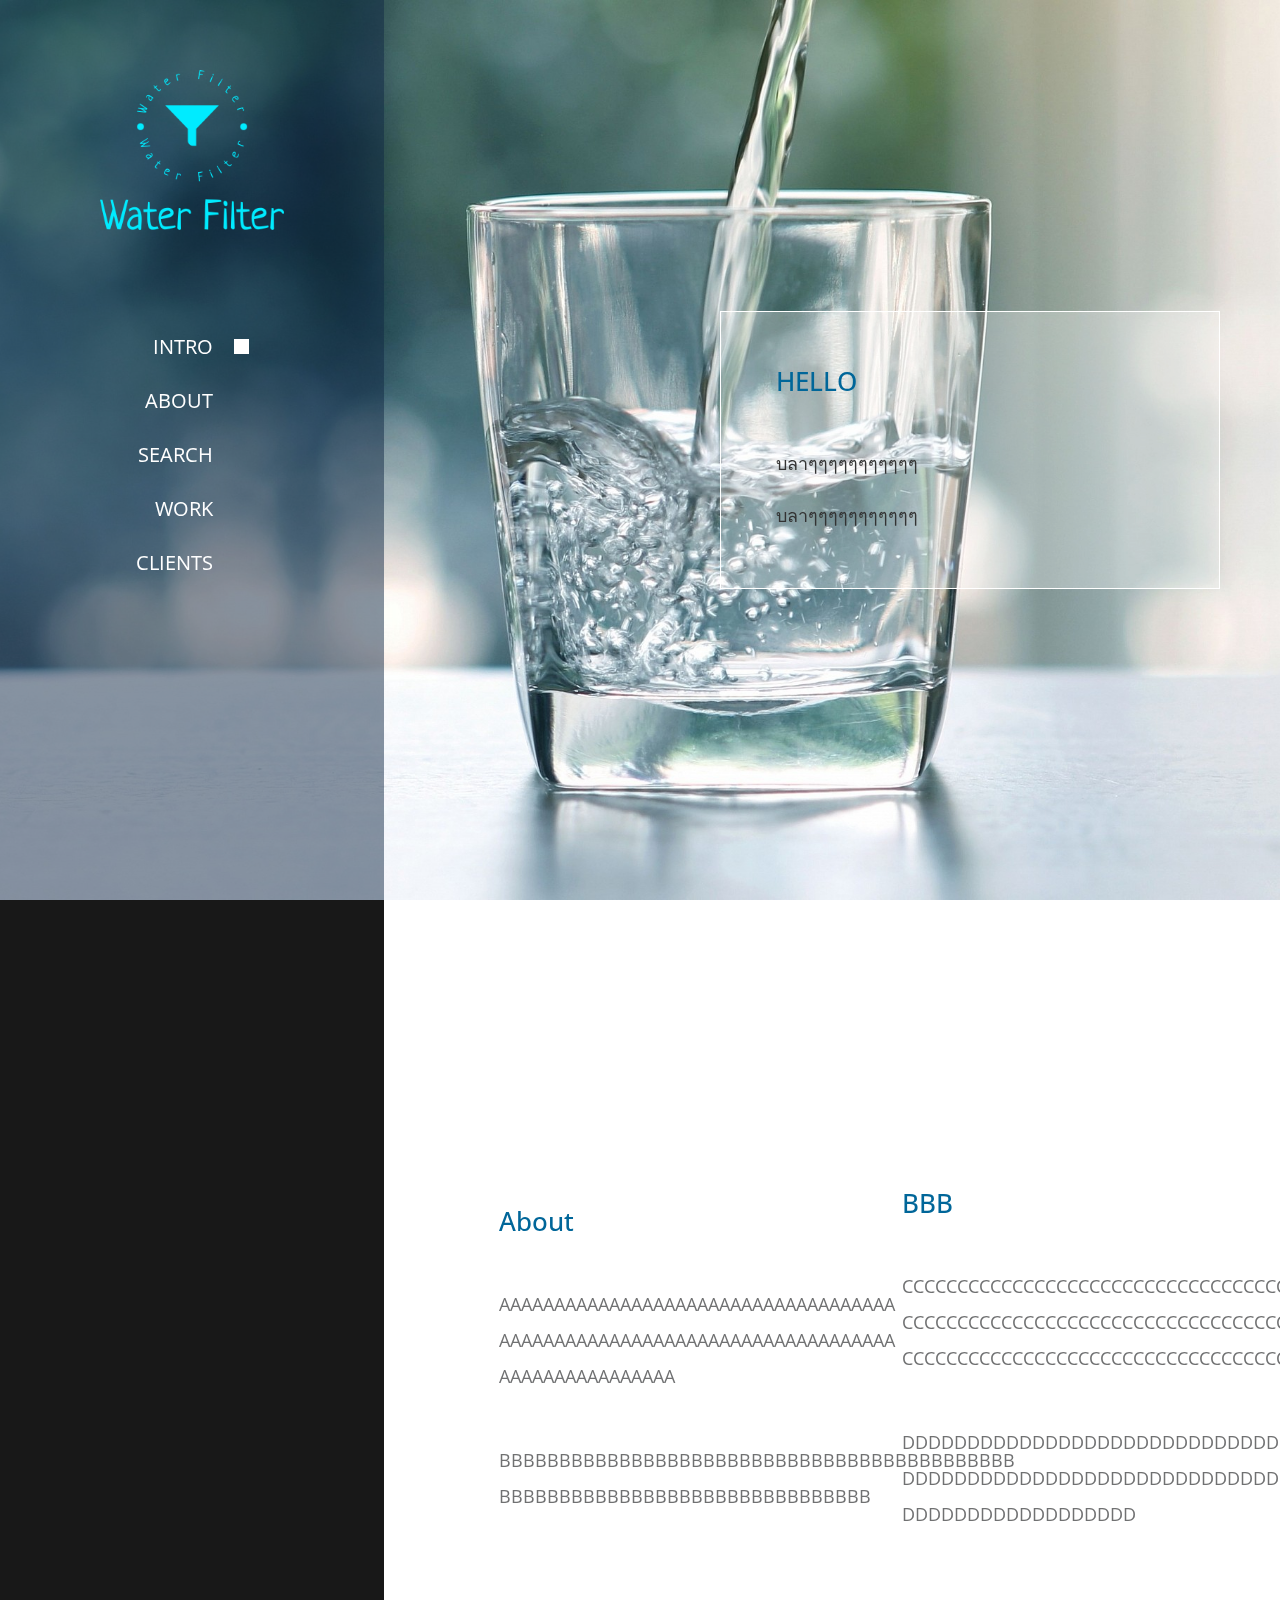
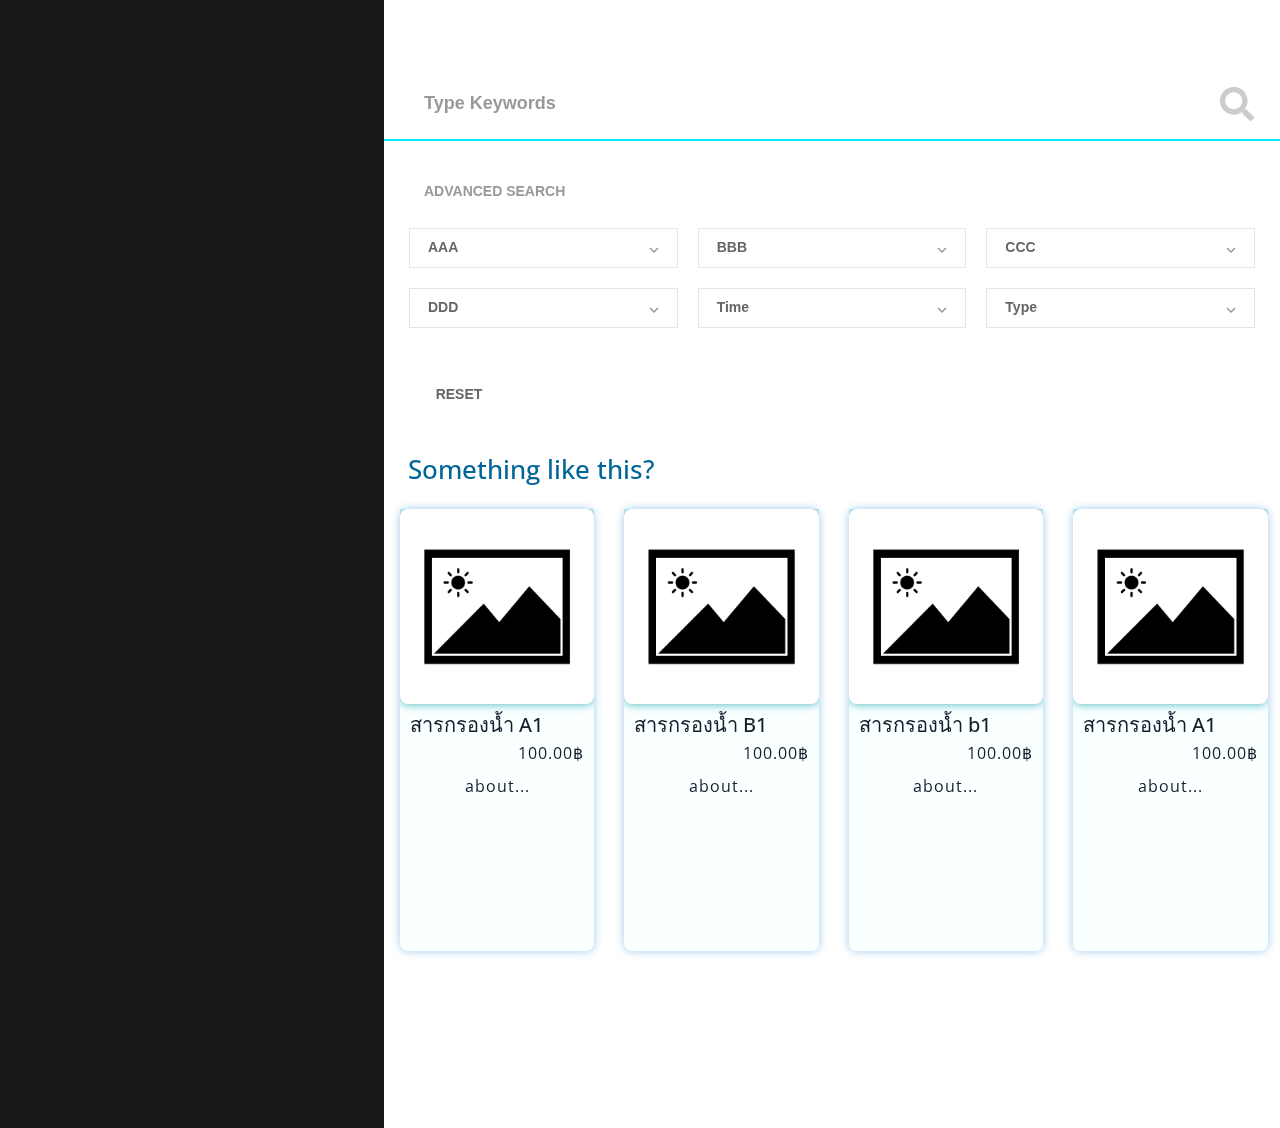
==== commit ff76ef97: "Update index.html" ====
--- a/index.html
+++ b/index.html
@@ -6,7 +6,7 @@
   <meta name="viewport" content="width=device-width, initial-scale=1.0" />
   <meta http-equiv="X-UA-Compatible" content="ie=edge" />
 
-  <title>Hoi TemplateMo</title>
+  <title>Water filter</title>
   <!--
 DREAM PULSE
 https://templatemo.com/tm-536-dream-pulse
@@ -129,32 +129,31 @@
             <div class="col-xl-6">
               <div class="tm-section-half">
                 <div><i class="fas fa-6x fa-balance-scale mb-5 tm-section-icon"></i></div>
-                <h2 class="tm-section-title tm-color-primary mb-5">About Us</h2>
+                <h2 class="tm-section-title tm-color-primary mb-5">About</h2>
                 <p class="mb-5">
-                  When first section is scrolled up, BG image will be
-                  disappeared with a parallax effect. Donec ac tempor tellus, a
-                  eleifend ligula. Fusce vitae sem sed purus euismod
-                  condimentum.
+                  AAAAAAAAAAAAAAAAAAAAAAAAAAAAAAAAAAAA
+                  AAAAAAAAAAAAAAAAAAAAAAAAAAAAAAAAAAAA
+                  AAAAAAAAAAAAAAAA
                 </p>
                 <p>
-                  Sed at orci non metus tristique suscipit vitae in nibh. Sed
-                  rutrum odio ac est hendrerit, at vestibulum felis condimentum.
+                  BBBBBBBBBBBBBBBBBBBBBBBBBBBBBBBBBBBBBBBBBBB
+                  BBBBBBBBBBBBBBBBBBBBBBBBBBBBBBB
                 </p>
               </div>
             </div>
             <div class="col-xl-6">
               <div class="tm-section-half">
                 <div><i class="far fa-6x fa-building mb-5 tm-section-icon"></i></div>
-                <h2 class="tm-section-title tm-color-primary mb-5">Company Profile</h2>
+                <h2 class="tm-section-title tm-color-primary mb-5">BBB</h2>
                 <p class="mb-5">
-                  You can use this template for your commercial websites or for your clients.
-                  You are NOT allowed to re-post this template as a downloadable ZIP file
-                  on your template collection sites. It is illegal.
+                  CCCCCCCCCCCCCCCCCCCCCCCCCCCCCCCCCCCCCCCCCCCCCCCCCCCCCCC
+                  CCCCCCCCCCCCCCCCCCCCCCCCCCCCCCCCCCCCCCCCCCCCCCCCCCCC
+                  CCCCCCCCCCCCCCCCCCCCCCCCCCCCCCCCCCCCCCCCCCCCCCCCCCC
                 </p>
                 <p>
-                  Suspendisse fermentum orci eget lorem euismod suscipit. Morbi
-                  condimentum odio metus, at finibus dolor sollicitudin quis.
-                  Curabitur eu congue erat.
+                  DDDDDDDDDDDDDDDDDDDDDDDDDDDDDDDDDDDDDDDDDDDDDDDDDDDD
+                  DDDDDDDDDDDDDDDDDDDDDDDDDDDDDDDDDDDDDDDDDDDDDDDDDDDD
+                  DDDDDDDDDDDDDDDDDD
                 </p>
               </div>
             </div>
@@ -298,7 +297,7 @@
                 <div class="">
                   <h2 class="tm-color-primary tm-section-title mb-4 ml-2">Something like this?</h2>
                   <div class="tm-gallery u-list-1 u-repeater" id="product-list">
-                    <div class="tm-gallery-item" data-category="a1" data-category="b1">
+                    <div class="tm-gallery-item" data-category="a1"">
                       <figure class="effect-bubba">
                         <img src="img/pls-add-img.png" alt="Our Work Image" class="img-fluid">
                         
@@ -308,75 +307,61 @@
                           <a href="img/pls-add-img.png">View more</a>
                         </figcaption>
                         <div class="prduc-abt">
-                          <h5 class="text-left">สารกรองน้ำ A</h5>
+                          <h5 class="text-left">สารกรองน้ำ A1</h5>
                           <p class="text-right">100.00฿</p>
                           <p>about...</p>
                         </div>
                       </figure>
-                      
-                      
-                    </div>
-                    <div class="tm-gallery-item" data-category="b2">
-                      <figure class="effect-bubba">
-                        <img src="img/gallery/02.jpg" alt="Our Work Image" class="img-fluid">
-                        <figcaption>
-                          <h2>Fresh <span>Bubba</span></h2>
-                          <p>Bubba likes to appear out of thin air.</p>
-                          <a href="img/gallery/large/02.jpg">View more</a>
-                        </figcaption>
-                      </figure>
-                    </div>
-                    <div class="tm-gallery-item" data-category="2">
-                      <figure class="effect-bubba">
-                        <img src="img/gallery/02.jpg" alt="Our Work Image" class="img-fluid">
-                        <figcaption>
-                          <h2>Fresh <span>Bubba</span></h2>
-                          <p>Bubba likes to appear out of thin air.</p>
-                          <a href="img/gallery/large/02.jpg">View more</a>
-                        </figcaption>
-                      </figure>
-                    </div>
-                    <div class="tm-gallery-item" data-category="2">
-                      <figure class="effect-bubba">
-                        <img src="img/gallery/02.jpg" alt="Our Work Image" class="img-fluid">
-                        <figcaption>
-                          <h2>Fresh <span>Bubba</span></h2>
-                          <p>Bubba likes to appear out of thin air.</p>
-                          <a href="img/gallery/large/02.jpg">View more</a>
-                        </figcaption>
-                      </figure>
-                    </div>
-                    <div class="tm-gallery-item" data-category="2">
-                      <figure class="effect-bubba">
-                        <img src="img/gallery/02.jpg" alt="Our Work Image" class="img-fluid">
-                        <figcaption>
-                          <h2>Fresh <span>Bubba</span></h2>
-                          <p>Bubba likes to appear out of thin air.</p>
-                          <a href="img/gallery/large/02.jpg">View more</a>
-                        </figcaption>
-                      </figure>
-                    </div>
-                    <div class="tm-gallery-item" data-category="2">
-                      <figure class="effect-bubba">
-                        <img src="img/gallery/02.jpg" alt="Our Work Image" class="img-fluid">
-                        <figcaption>
-                          <h2>Fresh <span>Bubba</span></h2>
-                          <p>Bubba likes to appear out of thin air.</p>
-                          <a href="img/gallery/large/02.jpg">View more</a>
-                        </figcaption>
-                      </figure>
-                    </div>
-                    <div class="tm-gallery-item" data-category="1">
-                      <figure class="effect-bubba">
-                        <img src="img/gallery/01.jpg" alt="Our Work Image" class="img-fluid">
-                        <figcaption>
-                          <h2>Fresh <span>Bubba</span></h2>
-                          <p>Bubba likes to appear out of thin air.</p>
-                          <a href="img/gallery/large/01.jpg">View more</a>
-                        </figcaption>
-                      </figure>
-                    </div>
-
+                    </div>
+                    <div class="tm-gallery-item" data-category="b1">
+                      <figure class="effect-bubba">
+                        <img src="img/pls-add-img.png" alt="Our Work Image" class="img-fluid">
+                        
+                        <figcaption>
+                          <h2><span>Nothing here</span></h2>
+                          <p class="bubba">Pls add the data.</p>
+                          <a href="img/pls-add-img.png">View more</a>
+                        </figcaption>
+                        <div class="prduc-abt">
+                          <h5 class="text-left">สารกรองน้ำ B1</h5>
+                          <p class="text-right">100.00฿</p>
+                          <p>about...</p>
+                        </div>
+                      </figure>
+                    </div>
+                    <div class="tm-gallery-item" data-category="b1">
+                      <figure class="effect-bubba">
+                        <img src="img/pls-add-img.png" alt="Our Work Image" class="img-fluid">
+                        
+                        <figcaption>
+                          <h2><span>Nothing here</span></h2>
+                          <p class="bubba">Pls add the data.</p>
+                          <a href="img/pls-add-img.png">View more</a>
+                        </figcaption>
+                        <div class="prduc-abt">
+                          <h5 class="text-left">สารกรองน้ำ b1</h5>
+                          <p class="text-right">100.00฿</p>
+                          <p>about...</p>
+                        </div>
+                      </figure>
+                    </div>
+                    <div class="tm-gallery-item" data-category="a1" >
+                      <figure class="effect-bubba">
+                        <img src="img/pls-add-img.png" alt="Our Work Image" class="img-fluid">
+                        
+                        <figcaption>
+                          <h2><span>Nothing here</span></h2>
+                          <p class="bubba">Pls add the data.</p>
+                          <a href="img/pls-add-img.png">View more</a>
+                        </figcaption>
+                        <div class="prduc-abt">
+                          <h5 class="text-left">สารกรองน้ำ A1</h5>
+                          <p class="text-right">100.00฿</p>
+                          <p>about...</p>
+                        </div>
+                      </figure>
+                    </div>
+                    
                     
                 </div>
 
@@ -435,66 +420,7 @@
 
 
 
-        <div class="tm-section-wrap bg-white">
-          <section id="clients" class="row tm-section">
-            <div class="col-12 tm-section-pad">
-              <div class="tm-flex-item-left">
-                <div class="tm-w-80">
-                  <h2 class="tm-color-primary tm-section-title mb-4">Our Clients</h2>
-                  <p class="mb-5">
-                    Aenean est augue, iaculis ut arcu a, cursus tempus eros.
-                    Maecenas ut efficitur lectus, vel commodo nibh. Vivamus
-                    consequat massa non euismod facilisis. Morbi assumsan non libero
-                    a vehicula. Donec blandit suscipit magna sit amet elementum.
-                  </p>
-                </div>
-
-                <div class="row tm-clients-images">
-                  <div class="col-xl-3 col-lg-6 col-md-4 col-sm-6 tm-img-wrap">
-                    <a href="https://google.com">
-                      <img src="img/client-1.png" alt="Client Image" class="img-fluid tm-client-img" />
-                    </a>
-                  </div>
-                  <div class="col-xl-3 col-lg-6 col-md-4 col-sm-6 tm-img-wrap">
-                    <a href="https://facebook.com">
-                      <img src="img/client-2.png" alt="Client Image" class="img-fluid tm-client-img" />
-                    </a>
-                  </div>
-                  <div class="col-xl-3 col-lg-6 col-md-4 col-sm-6 tm-img-wrap">
-                    <a href="https://twitter.com">
-                      <img src="img/client-3.png" alt="Client Image" class="img-fluid tm-client-img" />
-                    </a>
-                  </div>
-                  <div class="col-xl-3 col-lg-6 col-md-4 col-sm-6 tm-img-wrap">
-                    <a href="https://instagram.com">
-                      <img src="img/client-4.png" alt="Client Image" class="img-fluid tm-client-img" />
-                    </a>
-                  </div>
-                  <div class="col-xl-3 col-lg-6 col-md-4 col-sm-6 tm-img-wrap">
-                    <a href="https://google.com">
-                      <img src="img/client-5.png" alt="Client Image" class="img-fluid tm-client-img" />
-                    </a>
-                  </div>
-                  <div class="col-xl-3 col-lg-6 col-md-4 col-sm-6 tm-img-wrap">
-                    <a href="https://facebook.com">
-                      <img src="img/client-6.png" alt="Client Image" class="img-fluid tm-client-img" />
-                    </a>
-                  </div>
-                  <div class="col-xl-3 col-lg-6 col-md-4 col-sm-6 tm-img-wrap">
-                    <a href="https://twitter.com">
-                      <img src="img/client-7.png" alt="Client Image" class="img-fluid tm-client-img" />
-                    </a>
-                  </div>
-                  <div class="col-xl-3 col-lg-6 col-md-4 col-sm-6 tm-img-wrap">
-                    <a href="https://instagram.com">
-                      <img src="img/client-8.png" alt="Client Image" class="img-fluid tm-client-img" />
-                    </a>
-                  </div>
-                </div>
-              </div>
-            </div>
-          </section>
-        </div>
+        
         <!--
         <div class="tm-section-wrap bg-white">
           <section id="talk" class="row tm-section">
@@ -559,4 +485,4 @@
     
 </body>
 
-</html>+</html>
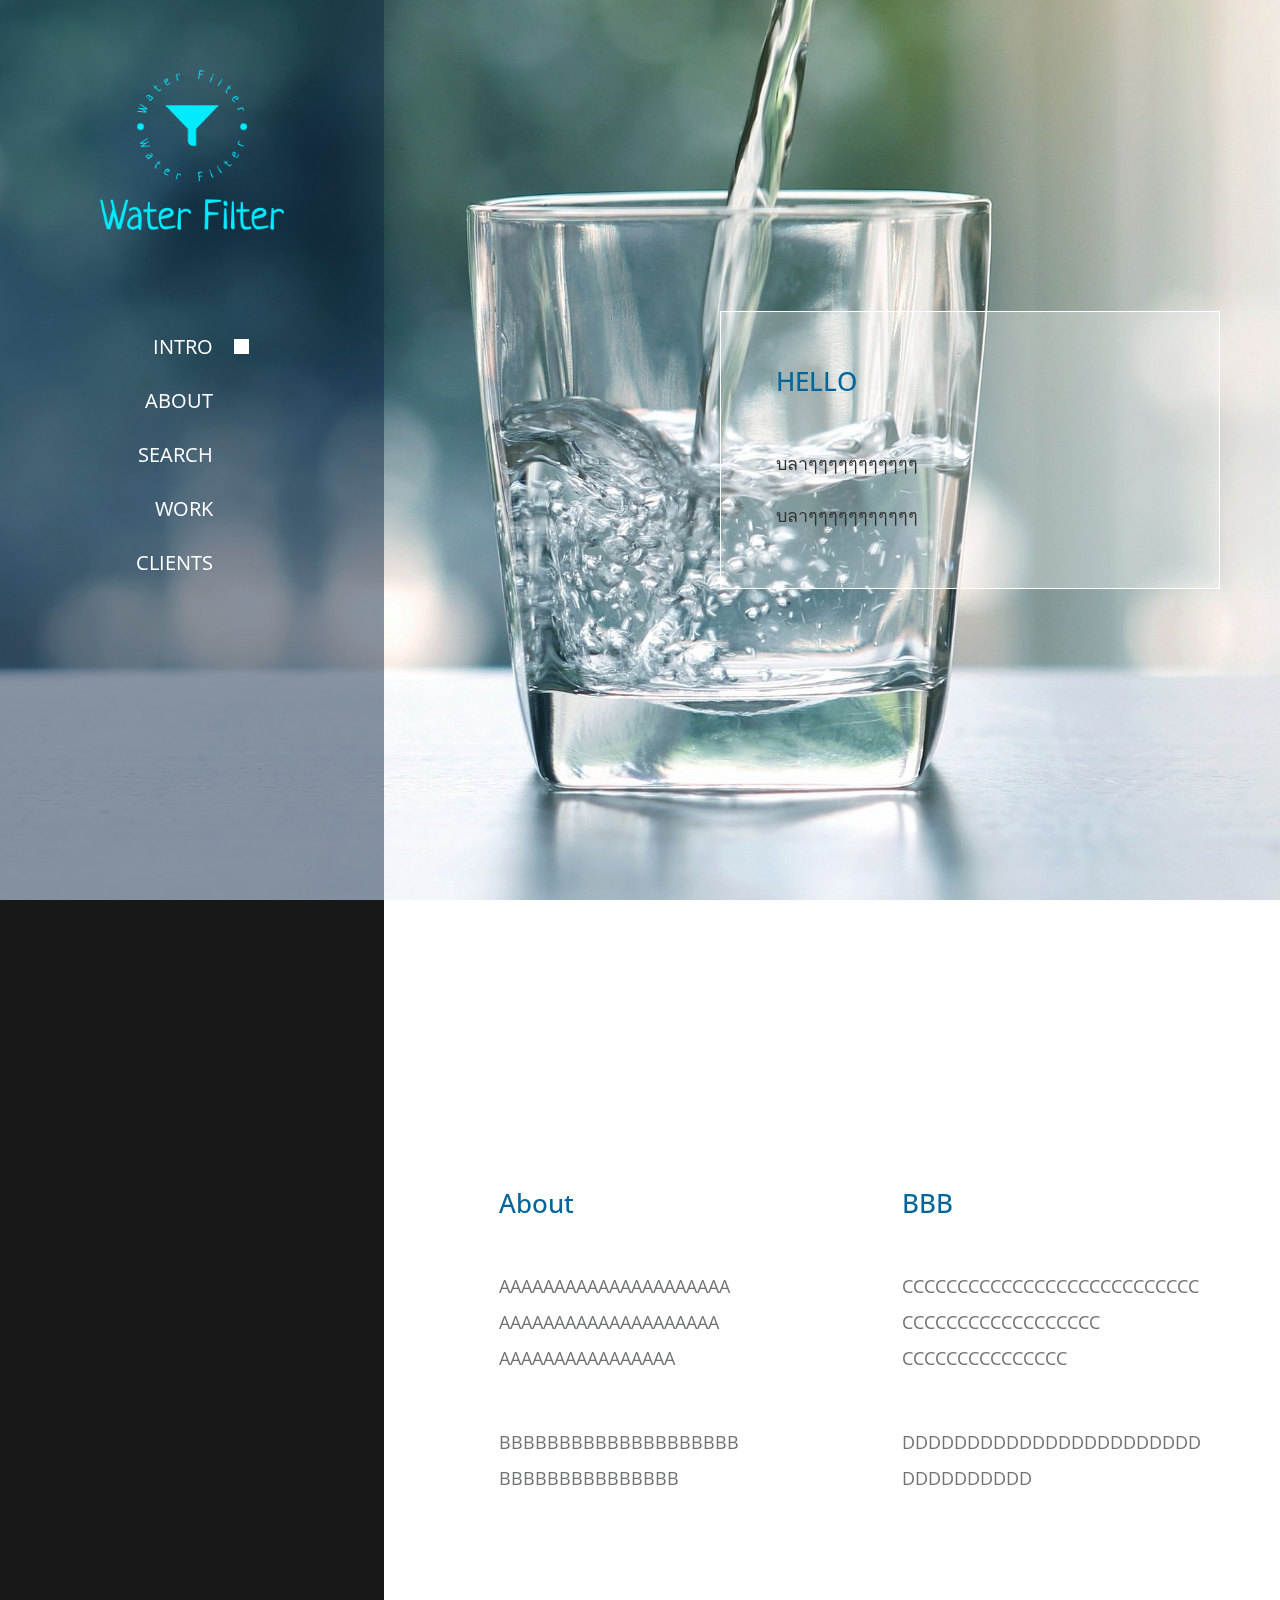
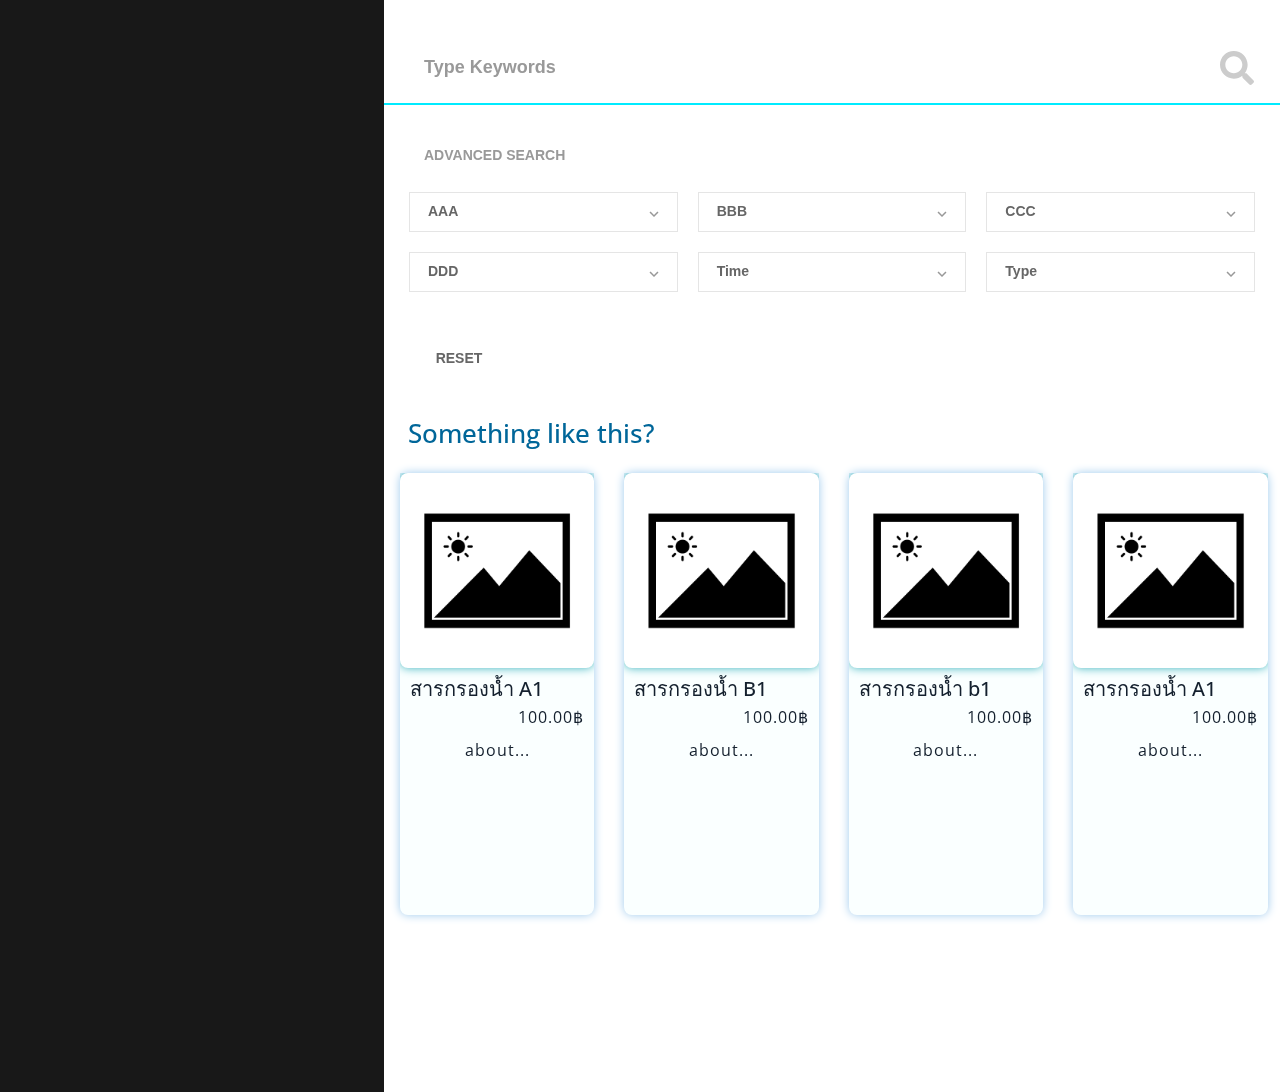
==== commit abee846c: "Update index.html" ====
--- a/index.html
+++ b/index.html
@@ -131,13 +131,13 @@
                 <div><i class="fas fa-6x fa-balance-scale mb-5 tm-section-icon"></i></div>
                 <h2 class="tm-section-title tm-color-primary mb-5">About</h2>
                 <p class="mb-5">
-                  AAAAAAAAAAAAAAAAAAAAAAAAAAAAAAAAAAAA
-                  AAAAAAAAAAAAAAAAAAAAAAAAAAAAAAAAAAAA
+                  AAAAAAAAAAAAAAAAAAAAA
+                  AAAAAAAAAAAAAAAAAAAA
                   AAAAAAAAAAAAAAAA
                 </p>
                 <p>
-                  BBBBBBBBBBBBBBBBBBBBBBBBBBBBBBBBBBBBBBBBBBB
-                  BBBBBBBBBBBBBBBBBBBBBBBBBBBBBBB
+                  BBBBBBBBBBBBBBBBBBBB
+                  BBBBBBBBBBBBBBB
                 </p>
               </div>
             </div>
@@ -146,14 +146,13 @@
                 <div><i class="far fa-6x fa-building mb-5 tm-section-icon"></i></div>
                 <h2 class="tm-section-title tm-color-primary mb-5">BBB</h2>
                 <p class="mb-5">
-                  CCCCCCCCCCCCCCCCCCCCCCCCCCCCCCCCCCCCCCCCCCCCCCCCCCCCCCC
-                  CCCCCCCCCCCCCCCCCCCCCCCCCCCCCCCCCCCCCCCCCCCCCCCCCCCC
-                  CCCCCCCCCCCCCCCCCCCCCCCCCCCCCCCCCCCCCCCCCCCCCCCCCCC
+                  CCCCCCCCCCCCCCCCCCCCCCCCCCC
+                  CCCCCCCCCCCCCCCCCC
+                  CCCCCCCCCCCCCCC
                 </p>
                 <p>
-                  DDDDDDDDDDDDDDDDDDDDDDDDDDDDDDDDDDDDDDDDDDDDDDDDDDDD
-                  DDDDDDDDDDDDDDDDDDDDDDDDDDDDDDDDDDDDDDDDDDDDDDDDDDDD
-                  DDDDDDDDDDDDDDDDDD
+                  DDDDDDDDDDDDDDDDDDDDDDD
+                  DDDDDDDDDD
                 </p>
               </div>
             </div>
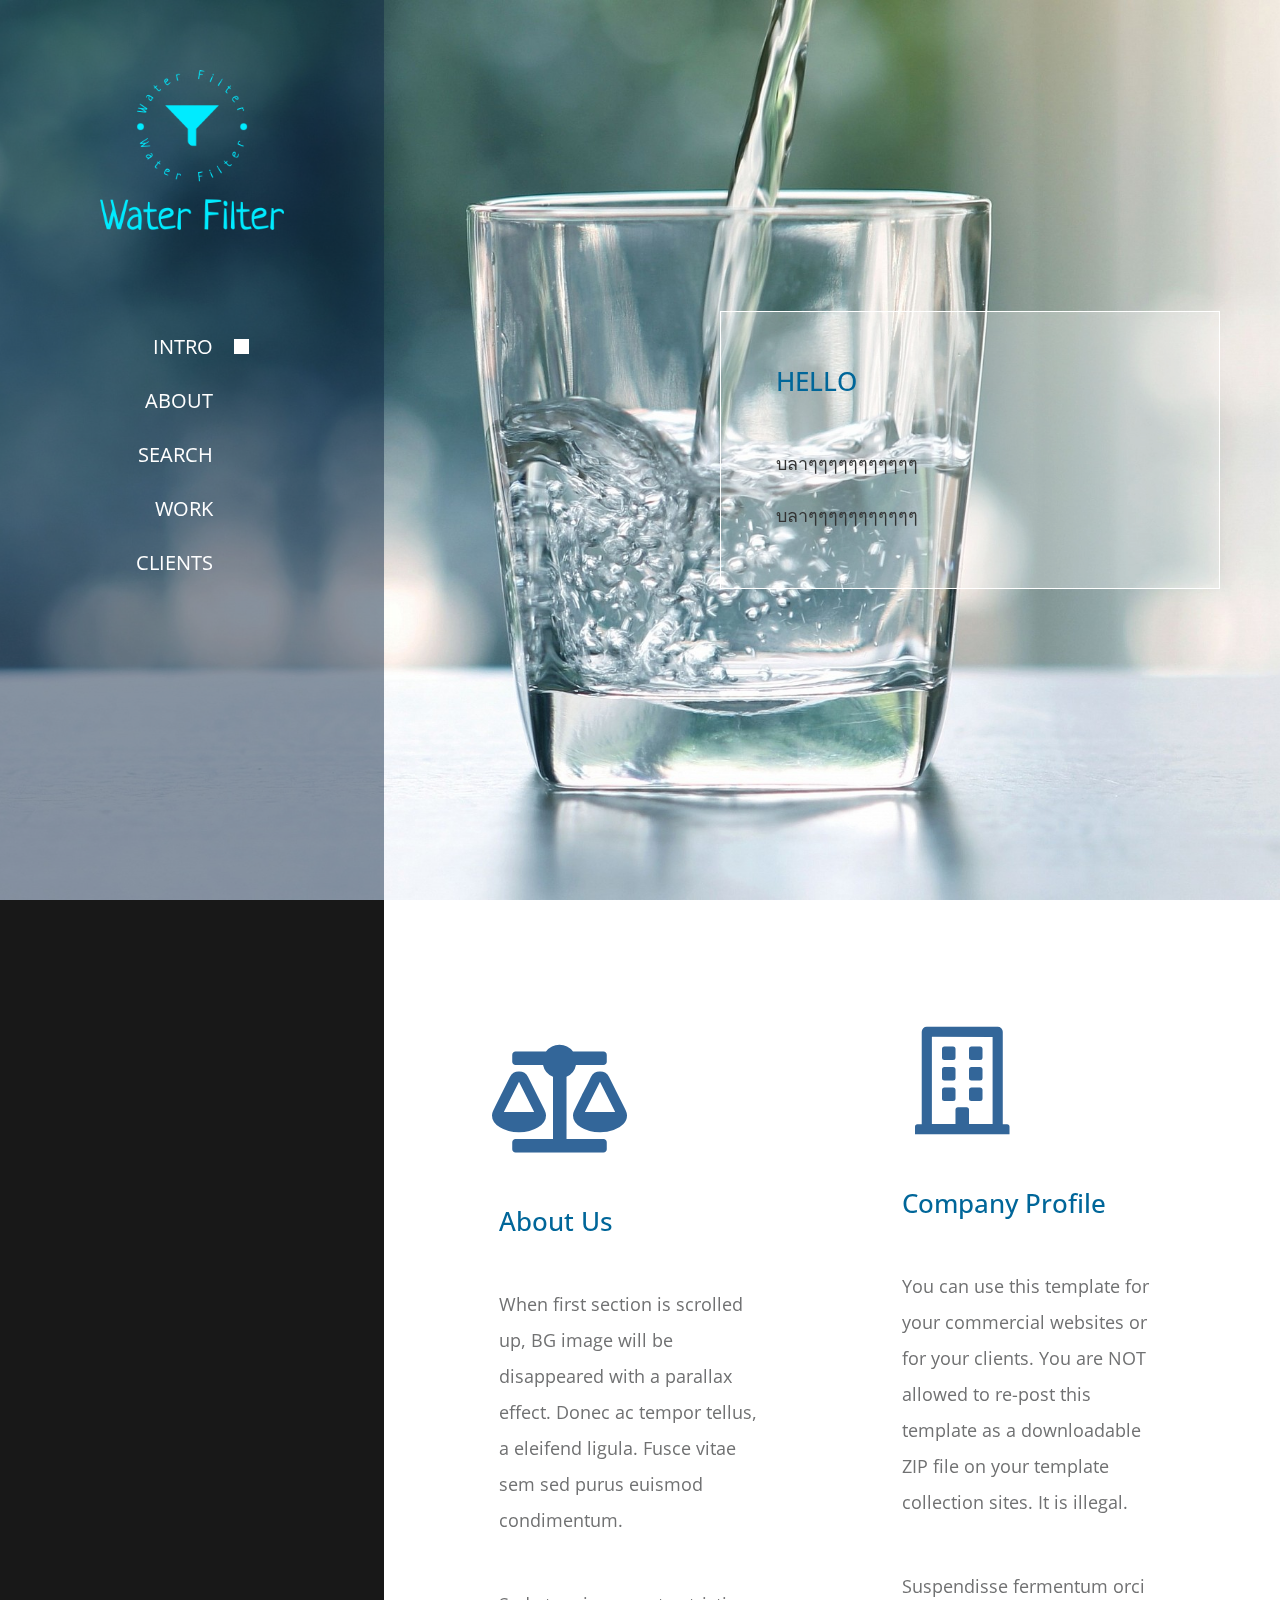
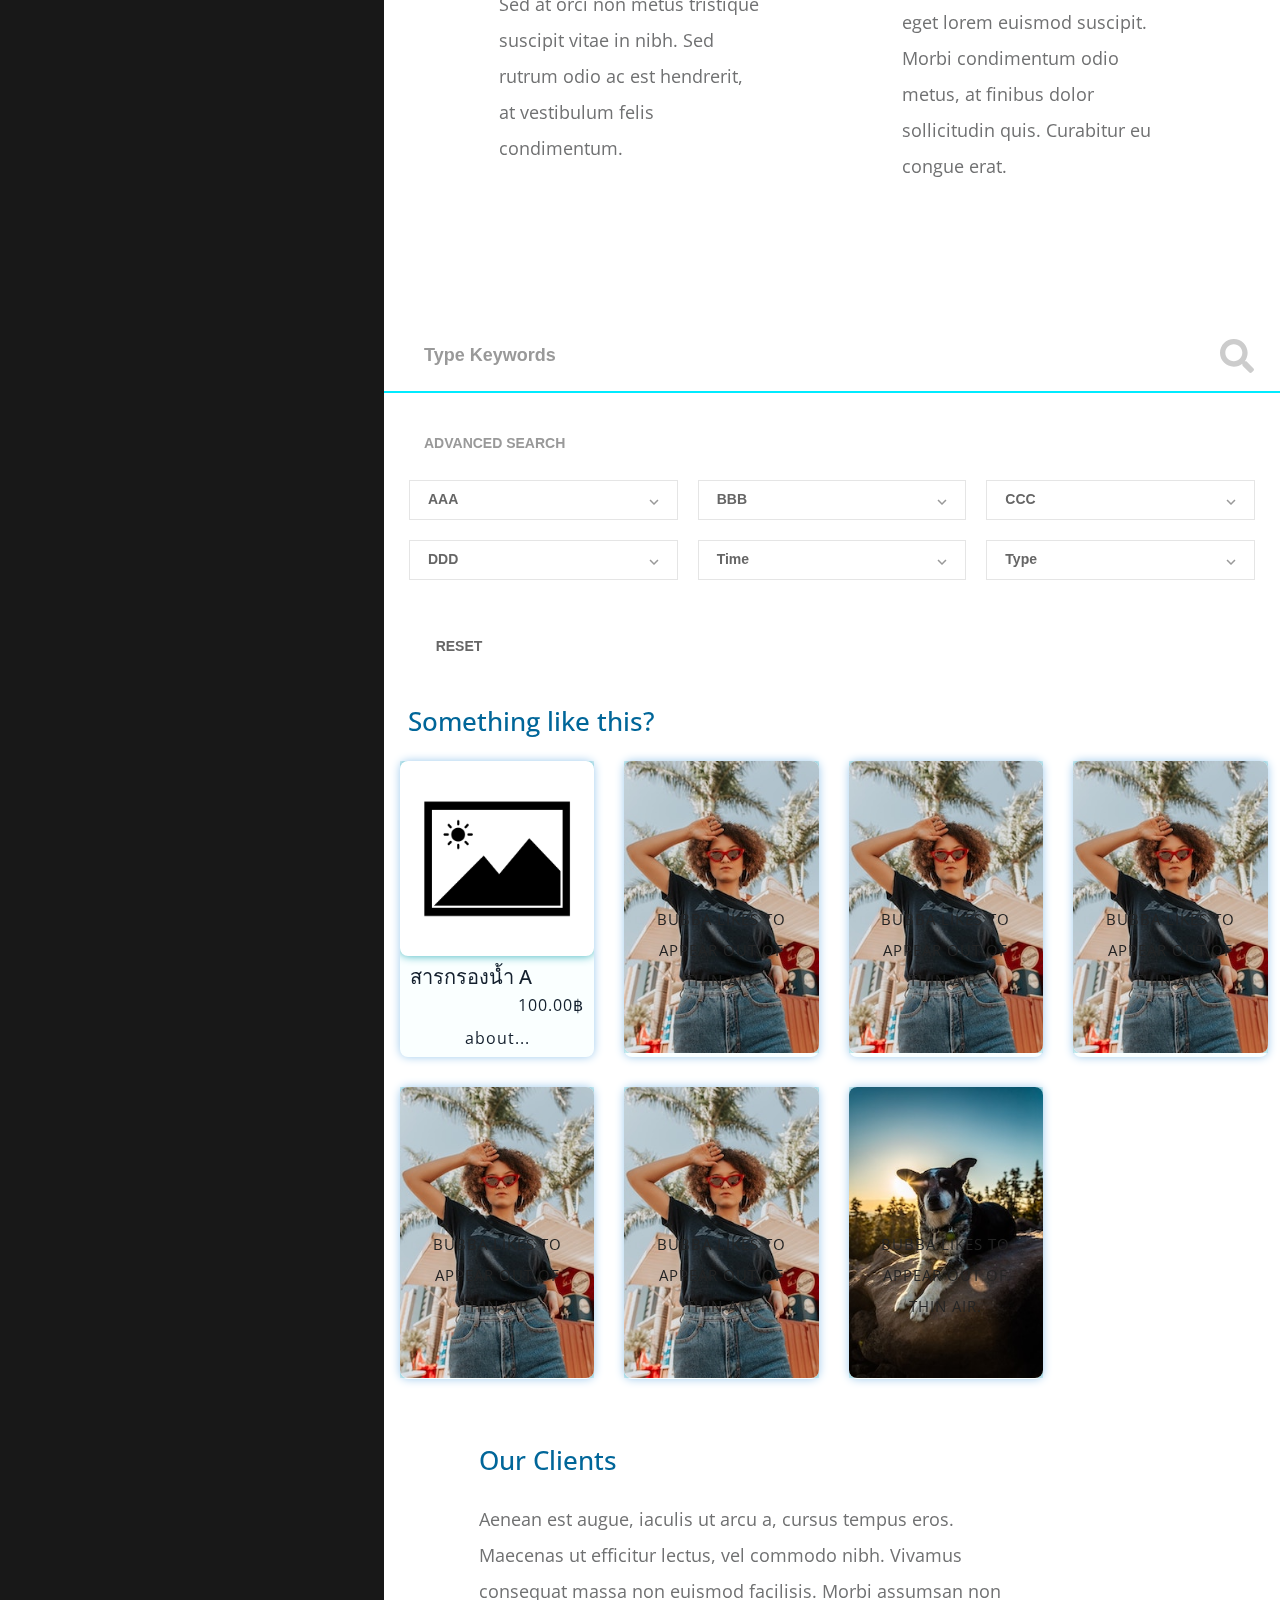
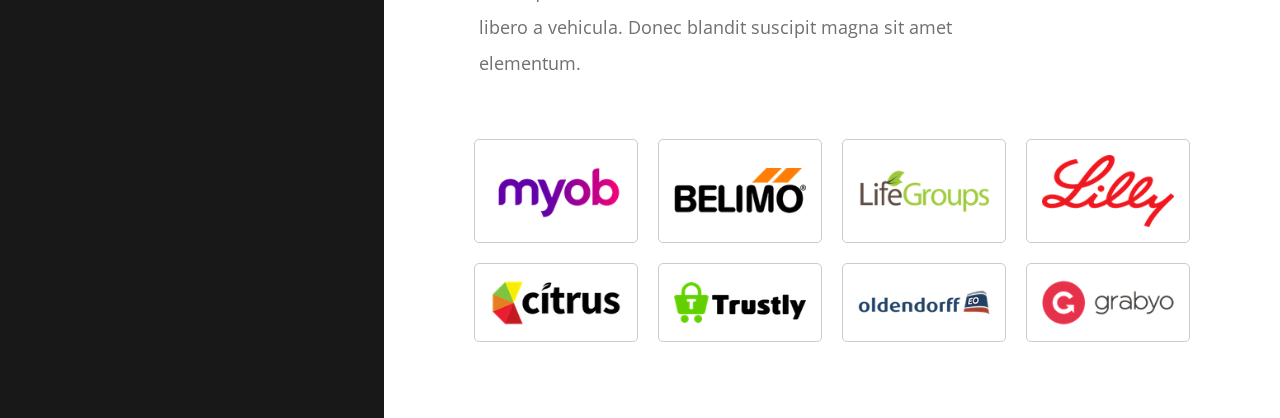
==== commit ab7a7bf8: "update" ====
--- a/index.html
+++ b/index.html
@@ -6,7 +6,7 @@
   <meta name="viewport" content="width=device-width, initial-scale=1.0" />
   <meta http-equiv="X-UA-Compatible" content="ie=edge" />
 
-  <title>Water filter</title>
+  <title>Hoi TemplateMo</title>
   <!--
 DREAM PULSE
 https://templatemo.com/tm-536-dream-pulse
@@ -129,30 +129,32 @@
             <div class="col-xl-6">
               <div class="tm-section-half">
                 <div><i class="fas fa-6x fa-balance-scale mb-5 tm-section-icon"></i></div>
-                <h2 class="tm-section-title tm-color-primary mb-5">About</h2>
+                <h2 class="tm-section-title tm-color-primary mb-5">About Us</h2>
                 <p class="mb-5">
-                  AAAAAAAAAAAAAAAAAAAAA
-                  AAAAAAAAAAAAAAAAAAAA
-                  AAAAAAAAAAAAAAAA
+                  When first section is scrolled up, BG image will be
+                  disappeared with a parallax effect. Donec ac tempor tellus, a
+                  eleifend ligula. Fusce vitae sem sed purus euismod
+                  condimentum.
                 </p>
                 <p>
-                  BBBBBBBBBBBBBBBBBBBB
-                  BBBBBBBBBBBBBBB
+                  Sed at orci non metus tristique suscipit vitae in nibh. Sed
+                  rutrum odio ac est hendrerit, at vestibulum felis condimentum.
                 </p>
               </div>
             </div>
             <div class="col-xl-6">
               <div class="tm-section-half">
                 <div><i class="far fa-6x fa-building mb-5 tm-section-icon"></i></div>
-                <h2 class="tm-section-title tm-color-primary mb-5">BBB</h2>
+                <h2 class="tm-section-title tm-color-primary mb-5">Company Profile</h2>
                 <p class="mb-5">
-                  CCCCCCCCCCCCCCCCCCCCCCCCCCC
-                  CCCCCCCCCCCCCCCCCC
-                  CCCCCCCCCCCCCCC
+                  You can use this template for your commercial websites or for your clients.
+                  You are NOT allowed to re-post this template as a downloadable ZIP file
+                  on your template collection sites. It is illegal.
                 </p>
                 <p>
-                  DDDDDDDDDDDDDDDDDDDDDDD
-                  DDDDDDDDDD
+                  Suspendisse fermentum orci eget lorem euismod suscipit. Morbi
+                  condimentum odio metus, at finibus dolor sollicitudin quis.
+                  Curabitur eu congue erat.
                 </p>
               </div>
             </div>
@@ -184,7 +186,7 @@
                     <div class="row">
                       <div class="input-field">
                         <div class="input-select">
-                          <select data-trigger="" name="choices-single-defaul">
+                          <select id="mySelect" data-trigger="" name="choices-single-defaul">
                             <option placeholder="" value="all">AAA</option>
                             <option value="a1">A1</option>
                             <option value="a2">A2</option>
@@ -296,7 +298,7 @@
                 <div class="">
                   <h2 class="tm-color-primary tm-section-title mb-4 ml-2">Something like this?</h2>
                   <div class="tm-gallery u-list-1 u-repeater" id="product-list">
-                    <div class="tm-gallery-item" data-category="a1"">
+                    <div class="tm-gallery-item" data-category="a1" data-category="b1">
                       <figure class="effect-bubba">
                         <img src="img/pls-add-img.png" alt="Our Work Image" class="img-fluid">
                         
@@ -306,61 +308,75 @@
                           <a href="img/pls-add-img.png">View more</a>
                         </figcaption>
                         <div class="prduc-abt">
-                          <h5 class="text-left">สารกรองน้ำ A1</h5>
+                          <h5 class="text-left">สารกรองน้ำ A</h5>
                           <p class="text-right">100.00฿</p>
                           <p>about...</p>
                         </div>
                       </figure>
-                    </div>
-                    <div class="tm-gallery-item" data-category="b1">
-                      <figure class="effect-bubba">
-                        <img src="img/pls-add-img.png" alt="Our Work Image" class="img-fluid">
-                        
-                        <figcaption>
-                          <h2><span>Nothing here</span></h2>
-                          <p class="bubba">Pls add the data.</p>
-                          <a href="img/pls-add-img.png">View more</a>
-                        </figcaption>
-                        <div class="prduc-abt">
-                          <h5 class="text-left">สารกรองน้ำ B1</h5>
-                          <p class="text-right">100.00฿</p>
-                          <p>about...</p>
-                        </div>
-                      </figure>
-                    </div>
-                    <div class="tm-gallery-item" data-category="b1">
-                      <figure class="effect-bubba">
-                        <img src="img/pls-add-img.png" alt="Our Work Image" class="img-fluid">
-                        
-                        <figcaption>
-                          <h2><span>Nothing here</span></h2>
-                          <p class="bubba">Pls add the data.</p>
-                          <a href="img/pls-add-img.png">View more</a>
-                        </figcaption>
-                        <div class="prduc-abt">
-                          <h5 class="text-left">สารกรองน้ำ b1</h5>
-                          <p class="text-right">100.00฿</p>
-                          <p>about...</p>
-                        </div>
-                      </figure>
-                    </div>
-                    <div class="tm-gallery-item" data-category="a1" >
-                      <figure class="effect-bubba">
-                        <img src="img/pls-add-img.png" alt="Our Work Image" class="img-fluid">
-                        
-                        <figcaption>
-                          <h2><span>Nothing here</span></h2>
-                          <p class="bubba">Pls add the data.</p>
-                          <a href="img/pls-add-img.png">View more</a>
-                        </figcaption>
-                        <div class="prduc-abt">
-                          <h5 class="text-left">สารกรองน้ำ A1</h5>
-                          <p class="text-right">100.00฿</p>
-                          <p>about...</p>
-                        </div>
-                      </figure>
-                    </div>
-                    
+                      
+                      
+                    </div>
+                    <div class="tm-gallery-item" data-category="b2">
+                      <figure class="effect-bubba">
+                        <img src="img/gallery/02.jpg" alt="Our Work Image" class="img-fluid">
+                        <figcaption>
+                          <h2>Fresh <span>Bubba</span></h2>
+                          <p>Bubba likes to appear out of thin air.</p>
+                          <a href="img/gallery/large/02.jpg">View more</a>
+                        </figcaption>
+                      </figure>
+                    </div>
+                    <div class="tm-gallery-item" data-category="2">
+                      <figure class="effect-bubba">
+                        <img src="img/gallery/02.jpg" alt="Our Work Image" class="img-fluid">
+                        <figcaption>
+                          <h2>Fresh <span>Bubba</span></h2>
+                          <p>Bubba likes to appear out of thin air.</p>
+                          <a href="img/gallery/large/02.jpg">View more</a>
+                        </figcaption>
+                      </figure>
+                    </div>
+                    <div class="tm-gallery-item" data-category="2">
+                      <figure class="effect-bubba">
+                        <img src="img/gallery/02.jpg" alt="Our Work Image" class="img-fluid">
+                        <figcaption>
+                          <h2>Fresh <span>Bubba</span></h2>
+                          <p>Bubba likes to appear out of thin air.</p>
+                          <a href="img/gallery/large/02.jpg">View more</a>
+                        </figcaption>
+                      </figure>
+                    </div>
+                    <div class="tm-gallery-item" data-category="2">
+                      <figure class="effect-bubba">
+                        <img src="img/gallery/02.jpg" alt="Our Work Image" class="img-fluid">
+                        <figcaption>
+                          <h2>Fresh <span>Bubba</span></h2>
+                          <p>Bubba likes to appear out of thin air.</p>
+                          <a href="img/gallery/large/02.jpg">View more</a>
+                        </figcaption>
+                      </figure>
+                    </div>
+                    <div class="tm-gallery-item" data-category="2">
+                      <figure class="effect-bubba">
+                        <img src="img/gallery/02.jpg" alt="Our Work Image" class="img-fluid">
+                        <figcaption>
+                          <h2>Fresh <span>Bubba</span></h2>
+                          <p>Bubba likes to appear out of thin air.</p>
+                          <a href="img/gallery/large/02.jpg">View more</a>
+                        </figcaption>
+                      </figure>
+                    </div>
+                    <div class="tm-gallery-item" data-category="1">
+                      <figure class="effect-bubba">
+                        <img src="img/gallery/01.jpg" alt="Our Work Image" class="img-fluid">
+                        <figcaption>
+                          <h2>Fresh <span>Bubba</span></h2>
+                          <p>Bubba likes to appear out of thin air.</p>
+                          <a href="img/gallery/large/01.jpg">View more</a>
+                        </figcaption>
+                      </figure>
+                    </div>
+
                     
                 </div>
 
@@ -394,7 +410,7 @@
             </div>
           </section>
         </div>
-        <script>
+        <!-- <script>
           // Get references to the product list and filter form
           const productList = document.querySelector("#product-list");
           const filterForm = document.querySelector("#product-filter");
@@ -415,11 +431,70 @@
               }
             }
           });
-        </script>
-
-
-
-        
+        </script> -->
+
+
+
+        <div class="tm-section-wrap bg-white">
+          <section id="clients" class="row tm-section">
+            <div class="col-12 tm-section-pad">
+              <div class="tm-flex-item-left">
+                <div class="tm-w-80">
+                  <h2 class="tm-color-primary tm-section-title mb-4">Our Clients</h2>
+                  <p class="mb-5">
+                    Aenean est augue, iaculis ut arcu a, cursus tempus eros.
+                    Maecenas ut efficitur lectus, vel commodo nibh. Vivamus
+                    consequat massa non euismod facilisis. Morbi assumsan non libero
+                    a vehicula. Donec blandit suscipit magna sit amet elementum.
+                  </p>
+                </div>
+
+                <div class="row tm-clients-images">
+                  <div class="col-xl-3 col-lg-6 col-md-4 col-sm-6 tm-img-wrap">
+                    <a href="https://google.com">
+                      <img src="img/client-1.png" alt="Client Image" class="img-fluid tm-client-img" />
+                    </a>
+                  </div>
+                  <div class="col-xl-3 col-lg-6 col-md-4 col-sm-6 tm-img-wrap">
+                    <a href="https://facebook.com">
+                      <img src="img/client-2.png" alt="Client Image" class="img-fluid tm-client-img" />
+                    </a>
+                  </div>
+                  <div class="col-xl-3 col-lg-6 col-md-4 col-sm-6 tm-img-wrap">
+                    <a href="https://twitter.com">
+                      <img src="img/client-3.png" alt="Client Image" class="img-fluid tm-client-img" />
+                    </a>
+                  </div>
+                  <div class="col-xl-3 col-lg-6 col-md-4 col-sm-6 tm-img-wrap">
+                    <a href="https://instagram.com">
+                      <img src="img/client-4.png" alt="Client Image" class="img-fluid tm-client-img" />
+                    </a>
+                  </div>
+                  <div class="col-xl-3 col-lg-6 col-md-4 col-sm-6 tm-img-wrap">
+                    <a href="https://google.com">
+                      <img src="img/client-5.png" alt="Client Image" class="img-fluid tm-client-img" />
+                    </a>
+                  </div>
+                  <div class="col-xl-3 col-lg-6 col-md-4 col-sm-6 tm-img-wrap">
+                    <a href="https://facebook.com">
+                      <img src="img/client-6.png" alt="Client Image" class="img-fluid tm-client-img" />
+                    </a>
+                  </div>
+                  <div class="col-xl-3 col-lg-6 col-md-4 col-sm-6 tm-img-wrap">
+                    <a href="https://twitter.com">
+                      <img src="img/client-7.png" alt="Client Image" class="img-fluid tm-client-img" />
+                    </a>
+                  </div>
+                  <div class="col-xl-3 col-lg-6 col-md-4 col-sm-6 tm-img-wrap">
+                    <a href="https://instagram.com">
+                      <img src="img/client-8.png" alt="Client Image" class="img-fluid tm-client-img" />
+                    </a>
+                  </div>
+                </div>
+              </div>
+            </div>
+          </section>
+        </div>
         <!--
         <div class="tm-section-wrap bg-white">
           <section id="talk" class="row tm-section">
@@ -484,4 +559,4 @@
     
 </body>
 
-</html>
+</html>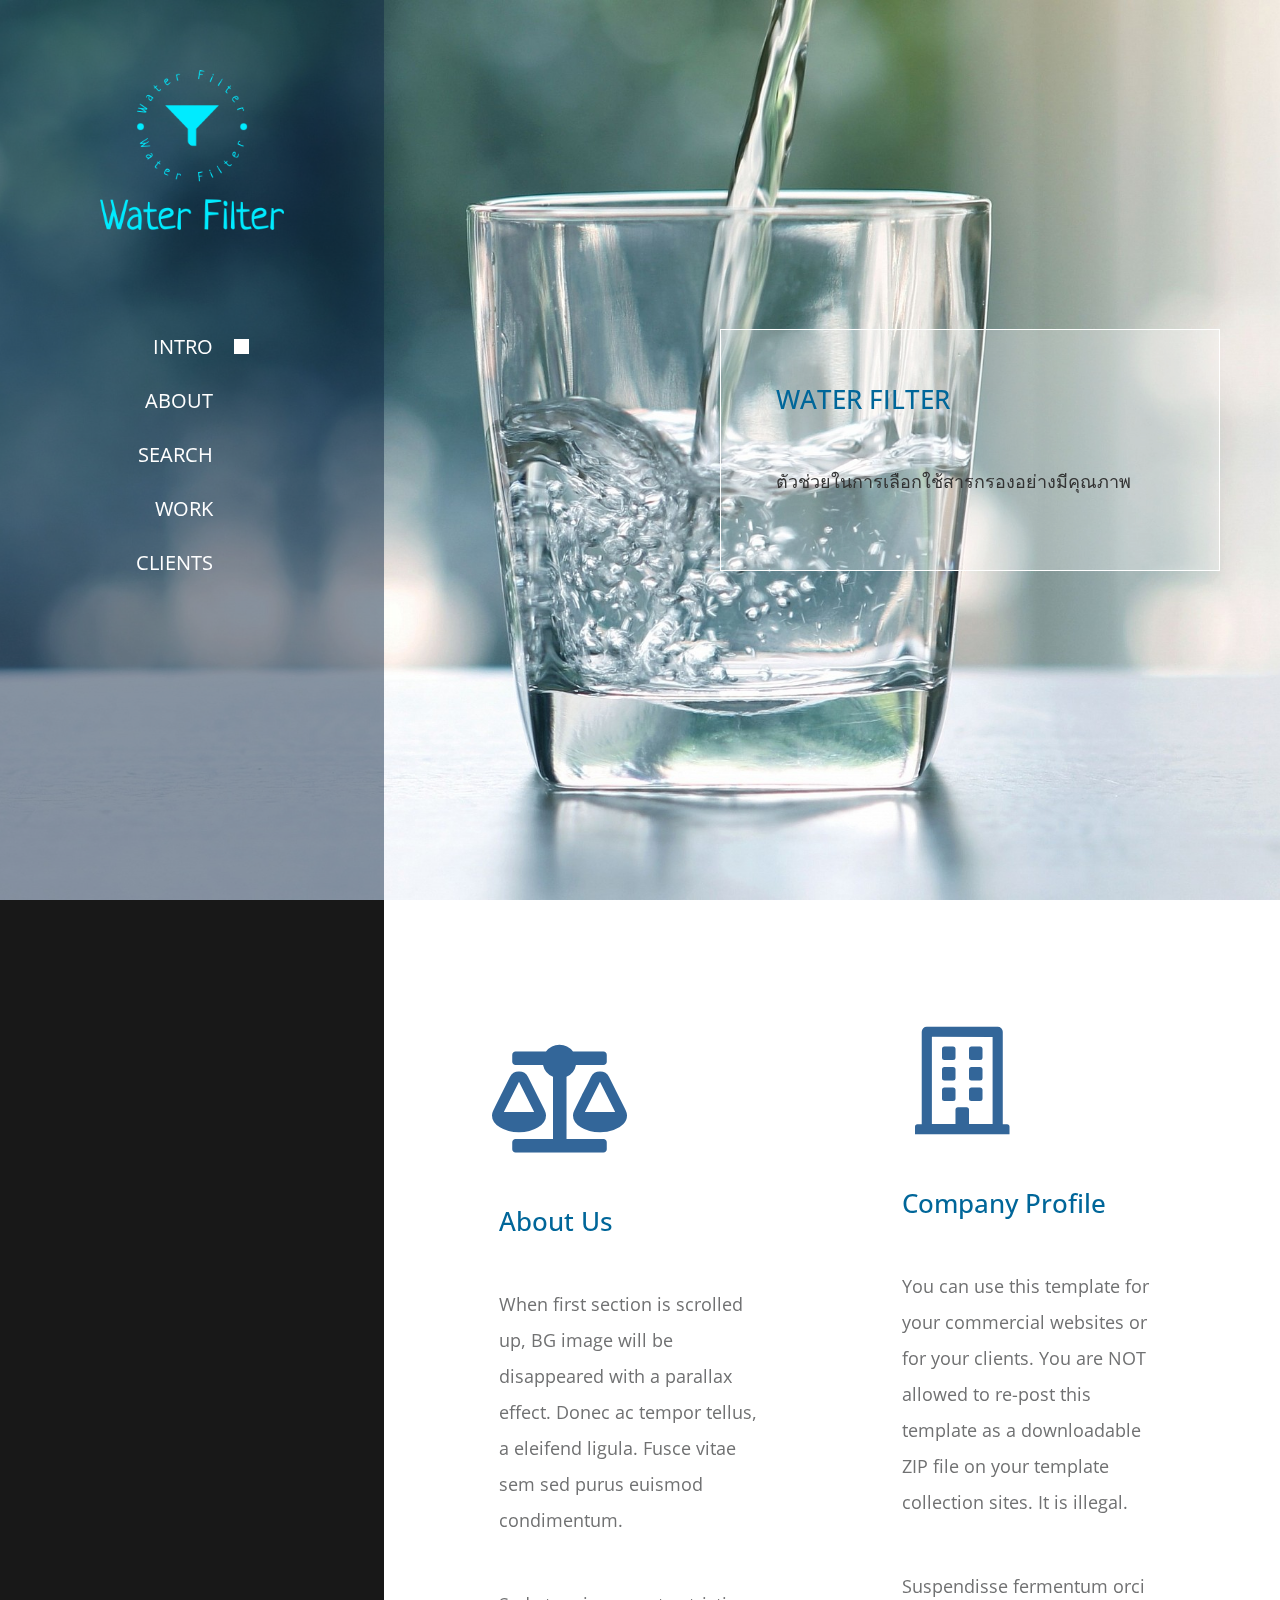
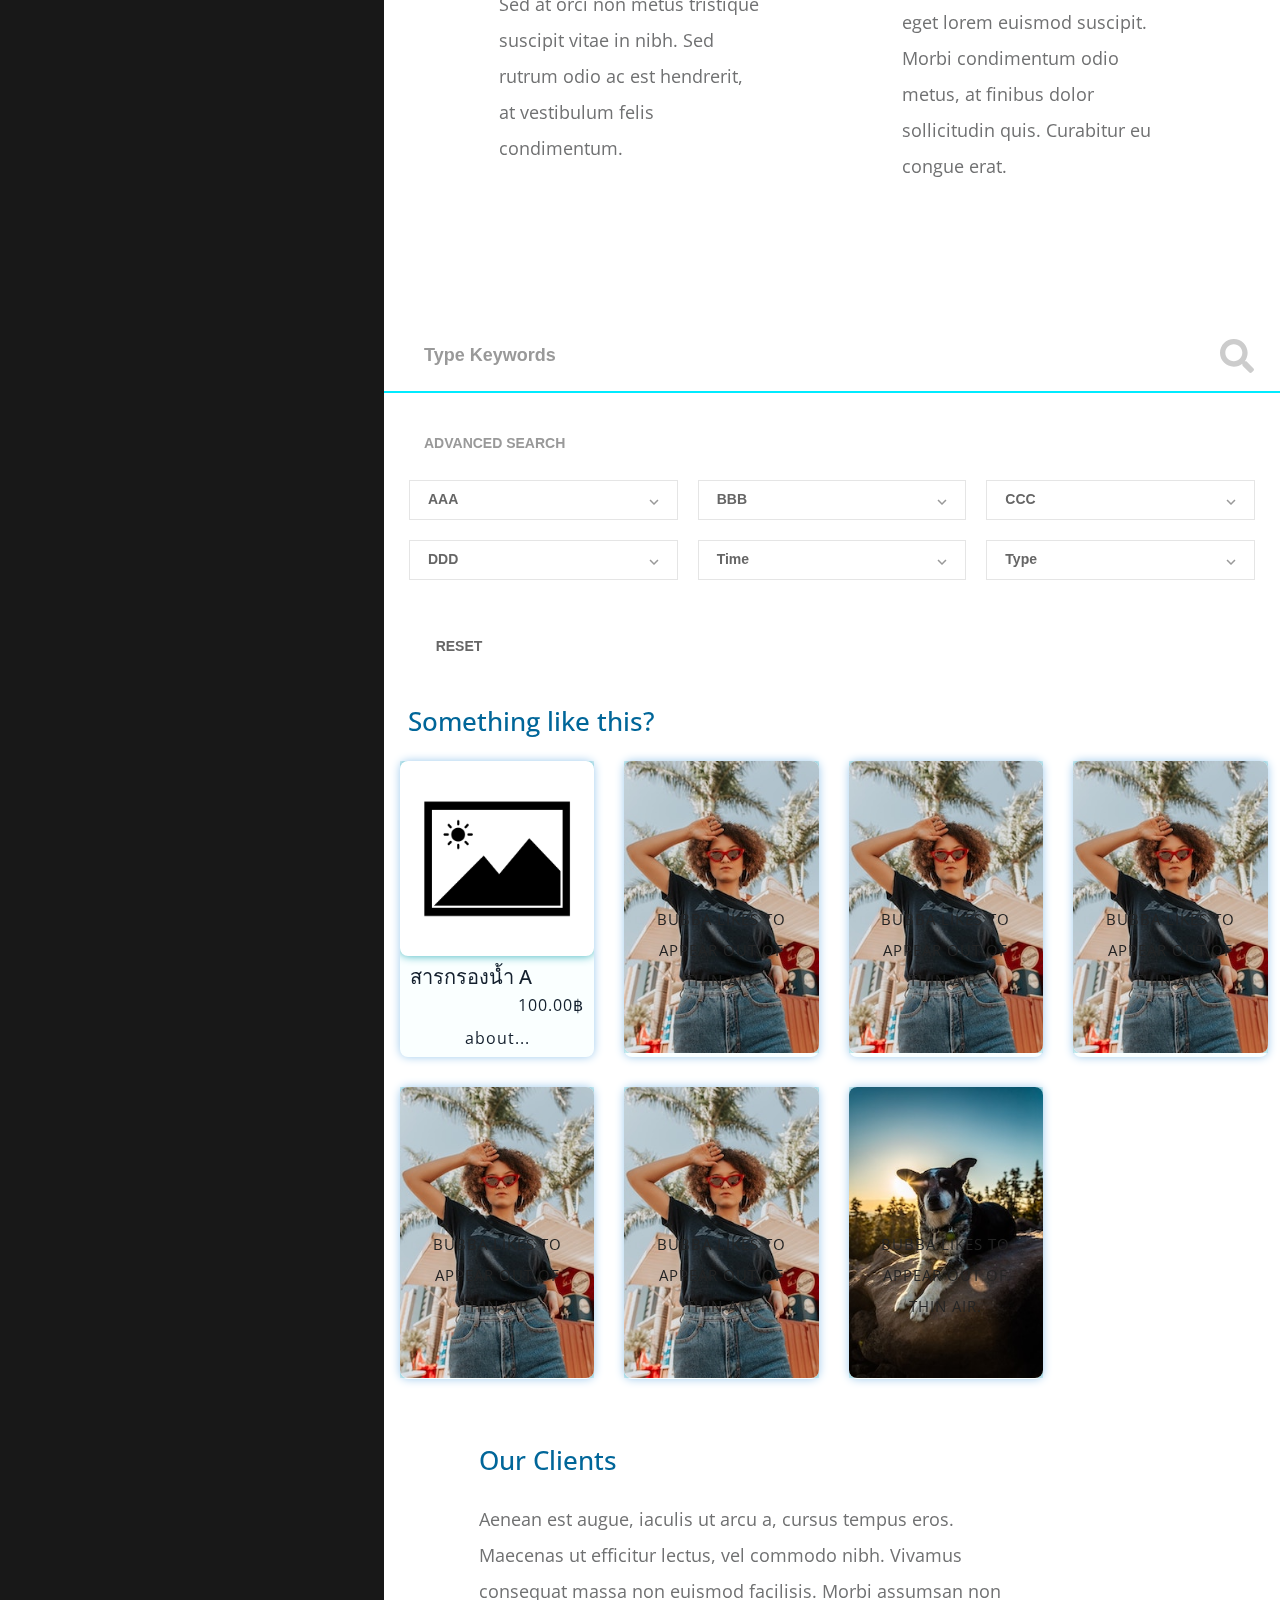
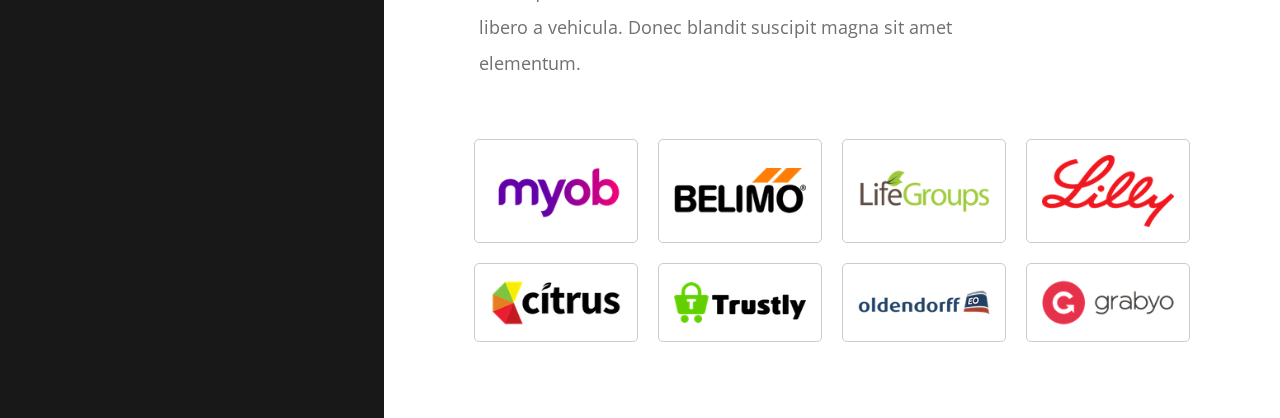
==== commit e6873e3c: "Update index.html" ====
--- a/index.html
+++ b/index.html
@@ -110,12 +110,9 @@
           <div class="tm-section-wrap">
             <section id="intro" class="tm-section">
               <div class="tm-bg-white-transparent tm-intro">
-                <h2 class="tm-section-title mb-5 text-uppercase tm-color-primary">Hello</h2>
+                <h2 class="tm-section-title mb-5 text-uppercase tm-color-primary">Water filter</h2>
                 <p class="tm-color-gray">
-                  บลาๆๆๆๆๆๆๆๆๆๆๆ
-                </p>
-                <p class="mb-0 tm-color-gray">
-                  บลาๆๆๆๆๆๆๆๆๆๆๆ
+                  ตัวช่วยในการเลือกใช้สารกรองอย่างมีคุณภาพ
                 </p>
               </div>
             </section>
@@ -559,4 +556,4 @@
     
 </body>
 
-</html>+</html>
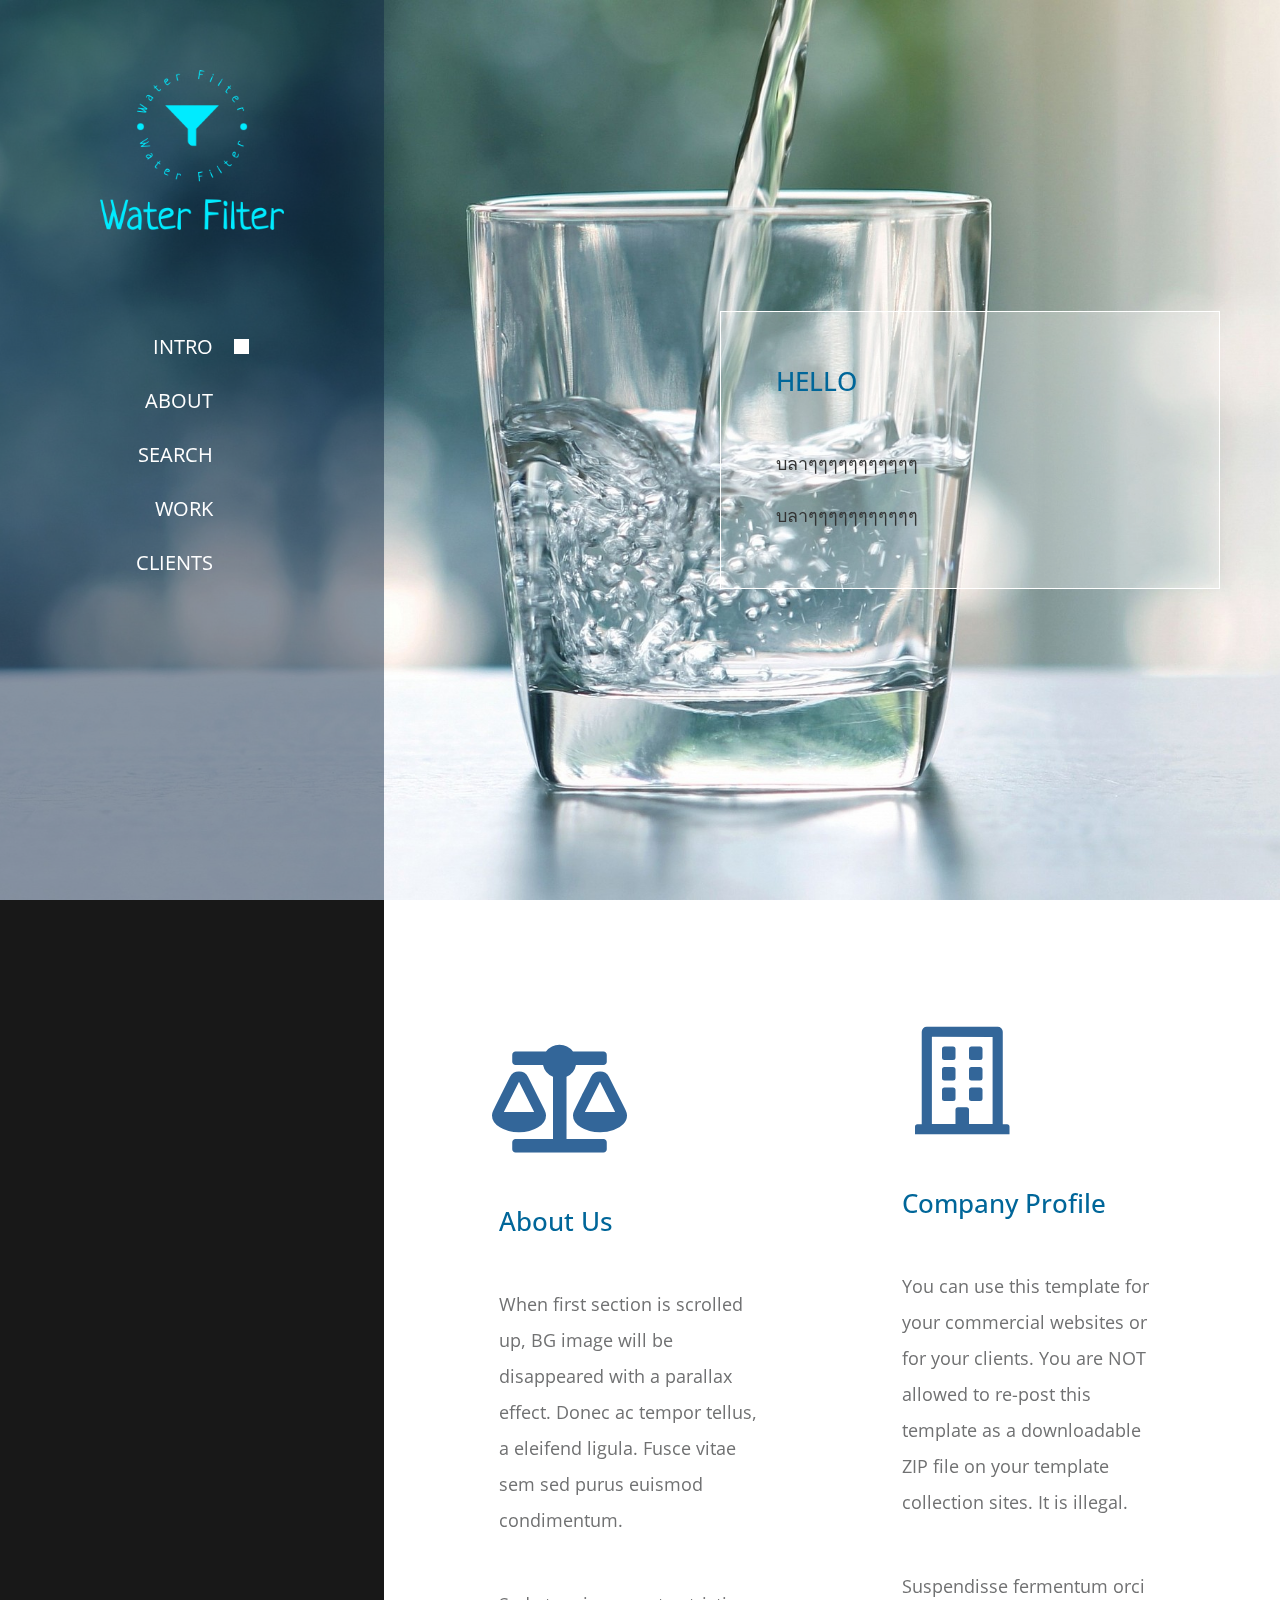
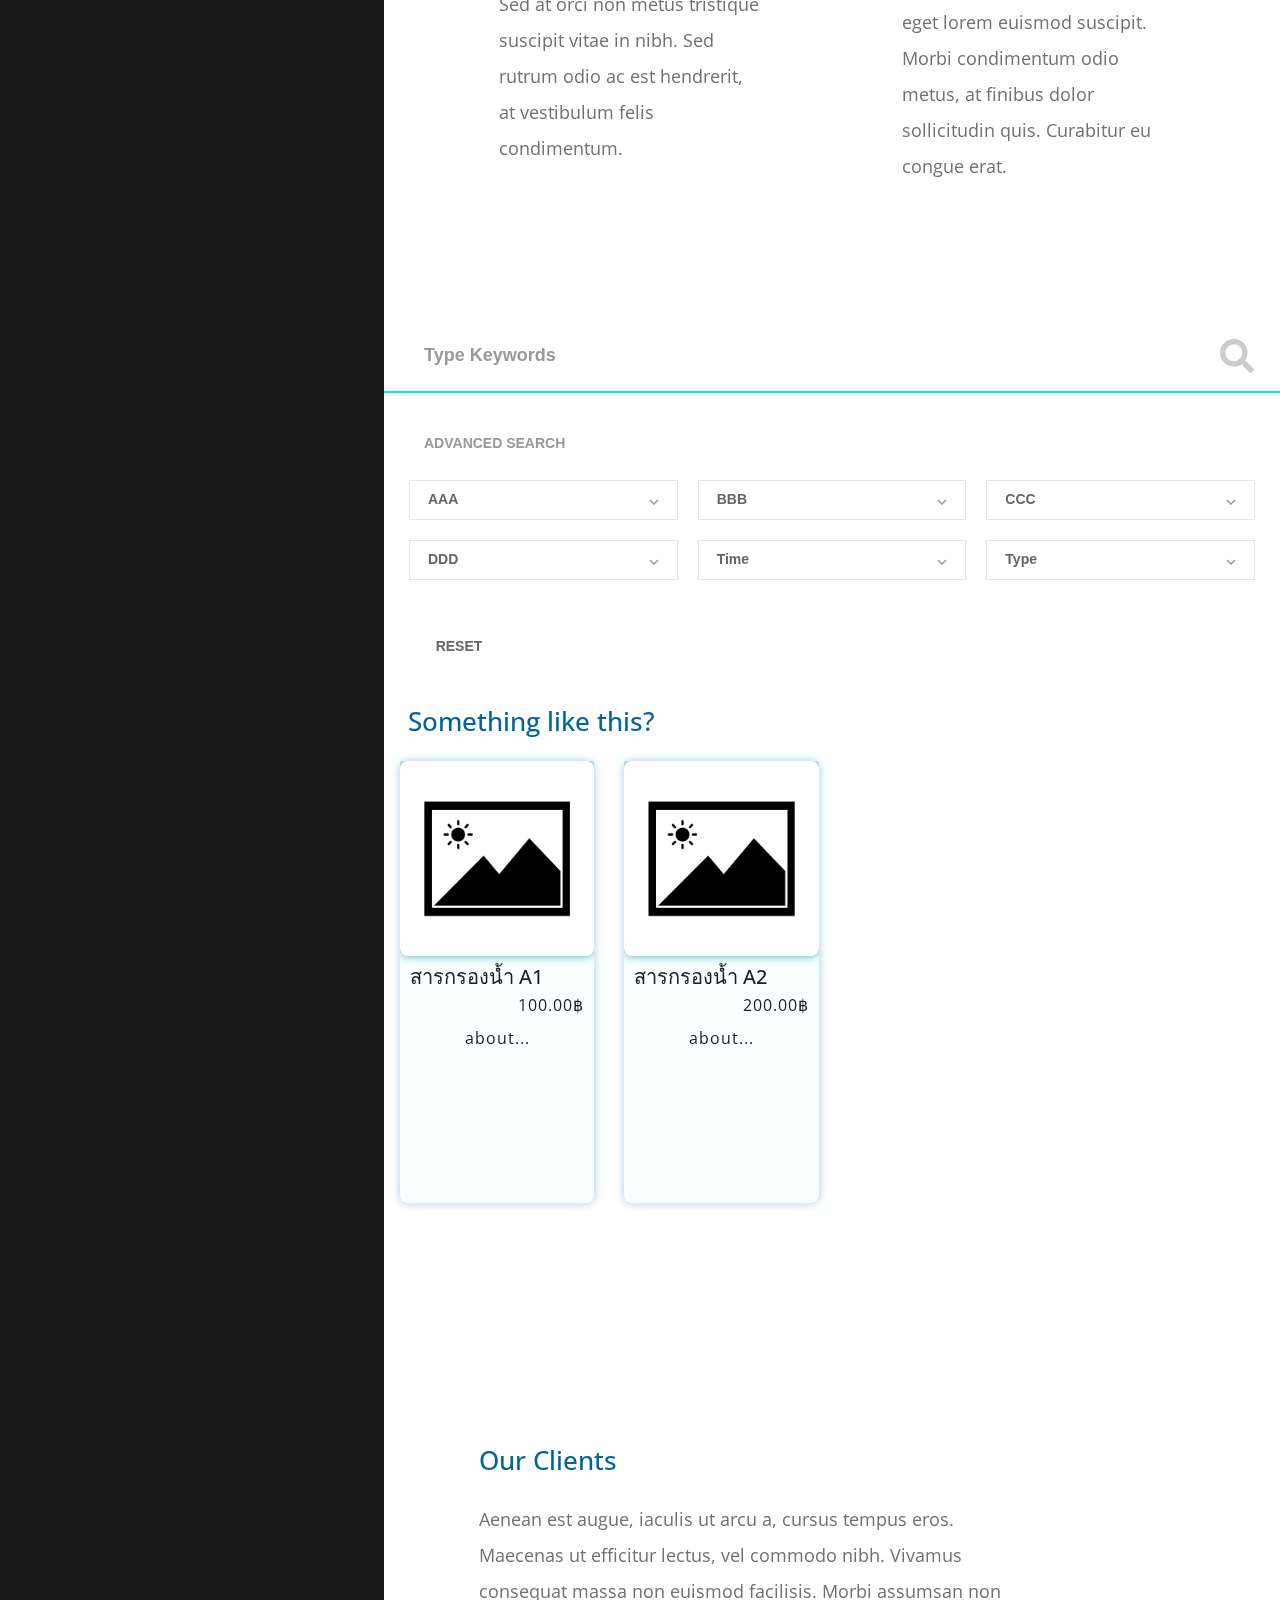
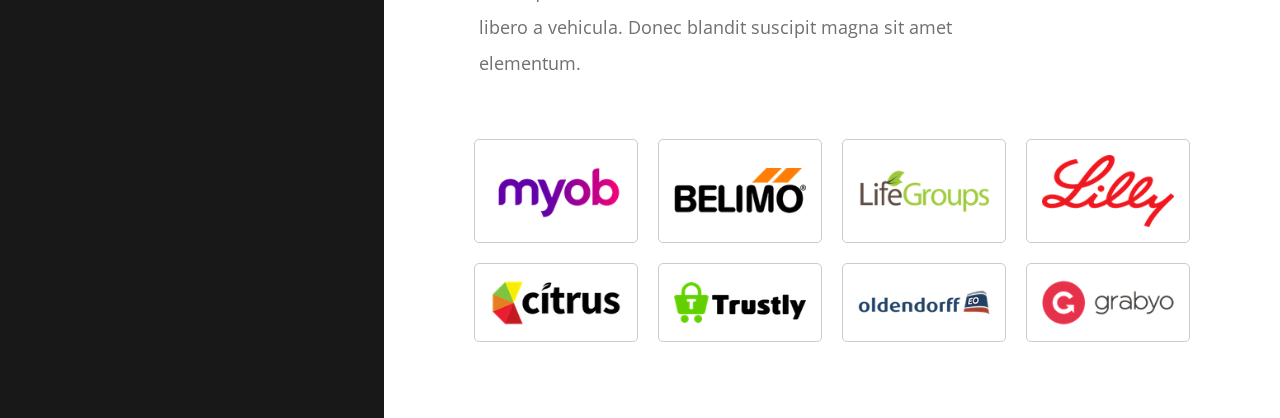
==== commit d9999968: "Add files via upload" ====
--- a/index.html
+++ b/index.html
@@ -110,9 +110,12 @@
           <div class="tm-section-wrap">
             <section id="intro" class="tm-section">
               <div class="tm-bg-white-transparent tm-intro">
-                <h2 class="tm-section-title mb-5 text-uppercase tm-color-primary">Water filter</h2>
+                <h2 class="tm-section-title mb-5 text-uppercase tm-color-primary">Hello</h2>
                 <p class="tm-color-gray">
-                  ตัวช่วยในการเลือกใช้สารกรองอย่างมีคุณภาพ
+                  บลาๆๆๆๆๆๆๆๆๆๆๆ
+                </p>
+                <p class="mb-0 tm-color-gray">
+                  บลาๆๆๆๆๆๆๆๆๆๆๆ
                 </p>
               </div>
             </section>
@@ -183,7 +186,7 @@
                     <div class="row">
                       <div class="input-field">
                         <div class="input-select">
-                          <select id="mySelect" data-trigger="" name="choices-single-defaul">
+                          <select class="filter-select" data-trigger="" name="choices-single-defaul">
                             <option placeholder="" value="all">AAA</option>
                             <option value="a1">A1</option>
                             <option value="a2">A2</option>
@@ -295,7 +298,7 @@
                 <div class="">
                   <h2 class="tm-color-primary tm-section-title mb-4 ml-2">Something like this?</h2>
                   <div class="tm-gallery u-list-1 u-repeater" id="product-list">
-                    <div class="tm-gallery-item" data-category="a1" data-category="b1">
+                    <div class="tm-gallery-item display a1">
                       <figure class="effect-bubba">
                         <img src="img/pls-add-img.png" alt="Our Work Image" class="img-fluid">
                         
@@ -305,7 +308,7 @@
                           <a href="img/pls-add-img.png">View more</a>
                         </figcaption>
                         <div class="prduc-abt">
-                          <h5 class="text-left">สารกรองน้ำ A</h5>
+                          <h5 class="text-left">สารกรองน้ำ A1</h5>
                           <p class="text-right">100.00฿</p>
                           <p>about...</p>
                         </div>
@@ -313,66 +316,25 @@
                       
                       
                     </div>
-                    <div class="tm-gallery-item" data-category="b2">
+                    <div class="tm-gallery-item display a2">
                       <figure class="effect-bubba">
-                        <img src="img/gallery/02.jpg" alt="Our Work Image" class="img-fluid">
+                        <img src="img/pls-add-img.png" alt="Our Work Image" class="img-fluid">
+                        
                         <figcaption>
-                          <h2>Fresh <span>Bubba</span></h2>
-                          <p>Bubba likes to appear out of thin air.</p>
-                          <a href="img/gallery/large/02.jpg">View more</a>
+                          <h2><span>Nothing here</span></h2>
+                          <p class="bubba">Pls add the data.</p>
+                          <a href="img/pls-add-img.png">View more</a>
                         </figcaption>
+                        <div class="prduc-abt">
+                          <h5 class="text-left">สารกรองน้ำ A2</h5>
+                          <p class="text-right">200.00฿</p>
+                          <p>about...</p>
+                        </div>
                       </figure>
-                    </div>
-                    <div class="tm-gallery-item" data-category="2">
-                      <figure class="effect-bubba">
-                        <img src="img/gallery/02.jpg" alt="Our Work Image" class="img-fluid">
-                        <figcaption>
-                          <h2>Fresh <span>Bubba</span></h2>
-                          <p>Bubba likes to appear out of thin air.</p>
-                          <a href="img/gallery/large/02.jpg">View more</a>
-                        </figcaption>
-                      </figure>
-                    </div>
-                    <div class="tm-gallery-item" data-category="2">
-                      <figure class="effect-bubba">
-                        <img src="img/gallery/02.jpg" alt="Our Work Image" class="img-fluid">
-                        <figcaption>
-                          <h2>Fresh <span>Bubba</span></h2>
-                          <p>Bubba likes to appear out of thin air.</p>
-                          <a href="img/gallery/large/02.jpg">View more</a>
-                        </figcaption>
-                      </figure>
-                    </div>
-                    <div class="tm-gallery-item" data-category="2">
-                      <figure class="effect-bubba">
-                        <img src="img/gallery/02.jpg" alt="Our Work Image" class="img-fluid">
-                        <figcaption>
-                          <h2>Fresh <span>Bubba</span></h2>
-                          <p>Bubba likes to appear out of thin air.</p>
-                          <a href="img/gallery/large/02.jpg">View more</a>
-                        </figcaption>
-                      </figure>
-                    </div>
-                    <div class="tm-gallery-item" data-category="2">
-                      <figure class="effect-bubba">
-                        <img src="img/gallery/02.jpg" alt="Our Work Image" class="img-fluid">
-                        <figcaption>
-                          <h2>Fresh <span>Bubba</span></h2>
-                          <p>Bubba likes to appear out of thin air.</p>
-                          <a href="img/gallery/large/02.jpg">View more</a>
-                        </figcaption>
-                      </figure>
-                    </div>
-                    <div class="tm-gallery-item" data-category="1">
-                      <figure class="effect-bubba">
-                        <img src="img/gallery/01.jpg" alt="Our Work Image" class="img-fluid">
-                        <figcaption>
-                          <h2>Fresh <span>Bubba</span></h2>
-                          <p>Bubba likes to appear out of thin air.</p>
-                          <a href="img/gallery/large/01.jpg">View more</a>
-                        </figcaption>
-                      </figure>
-                    </div>
+                      
+                      
+                    </div>
+
 
                     
                 </div>
@@ -492,56 +454,7 @@
             </div>
           </section>
         </div>
-        <!--
-        <div class="tm-section-wrap bg-white">
-          <section id="talk" class="row tm-section">
-            <div class="col-xl-6 mb-5">
-              <div class="tm-double-border-1 tm-border-gray">
-                <div class="tm-double-border-2 tm-border-gray tm-box-pad">
-                  <h2 class="tm-color-primary tm-section-title mb-4">Talk to Us</h2>
-                  <p class="mb-4">
-                    Sed aliquet, nibh ac hendrerit faucibus, tellus metus viverra
-                    tellus, vel volutpat purus orci ac ex.
-                  </p>
-                  <p class="mb-3">
-                    120-240 Orci varius natoque penatibus, <br>
-                    parturient montes, 10660 <br>
-                    nasvetur ridiculus mus
-                  </p>
-                </div>
-              </div>
-            </div>
-            <div class="col-xl-6 mb-5">
-              <div class="tm-contact-form-wrap">
-                <form action="" method="POST" class="tm-contact-form">
-                  <div class="form-group">
-                    <input type="text" id="contact_name" name="contact_name"
-                      class="form-control rounded-0 border-top-0 border-right-0 border-left-0" placeholder="Your Name"
-                      required="" />
-                  </div>
-                  <div class="form-group">
-                    <input type="email" id="contact_email" name="contact_email"
-                      class="form-control rounded-0 border-top-0 border-right-0 border-left-0" placeholder="Your Email"
-                      required="" />
-                  </div>
-
-                  <div class="form-group">
-                    <textarea rows="4" id="contact_message" name="contact_message"
-                      class="form-control rounded-0 border-top-0 border-right-0 border-left-0" placeholder="Message..."
-                      required=""></textarea>
-                  </div>
-
-                  <div class="form-group mb-0">
-                    <button type="submit" class="btn rounded-0 d-block ml-auto tm-btn-primary">
-                      SEND
-                    </button>
-                  </div>
-                </form>
-              </div>
-            </div>
-          </section>
-        </div>
-         -->
+        
       </main>
     </div>
     </div>
@@ -556,4 +469,4 @@
     
 </body>
 
-</html>
+</html>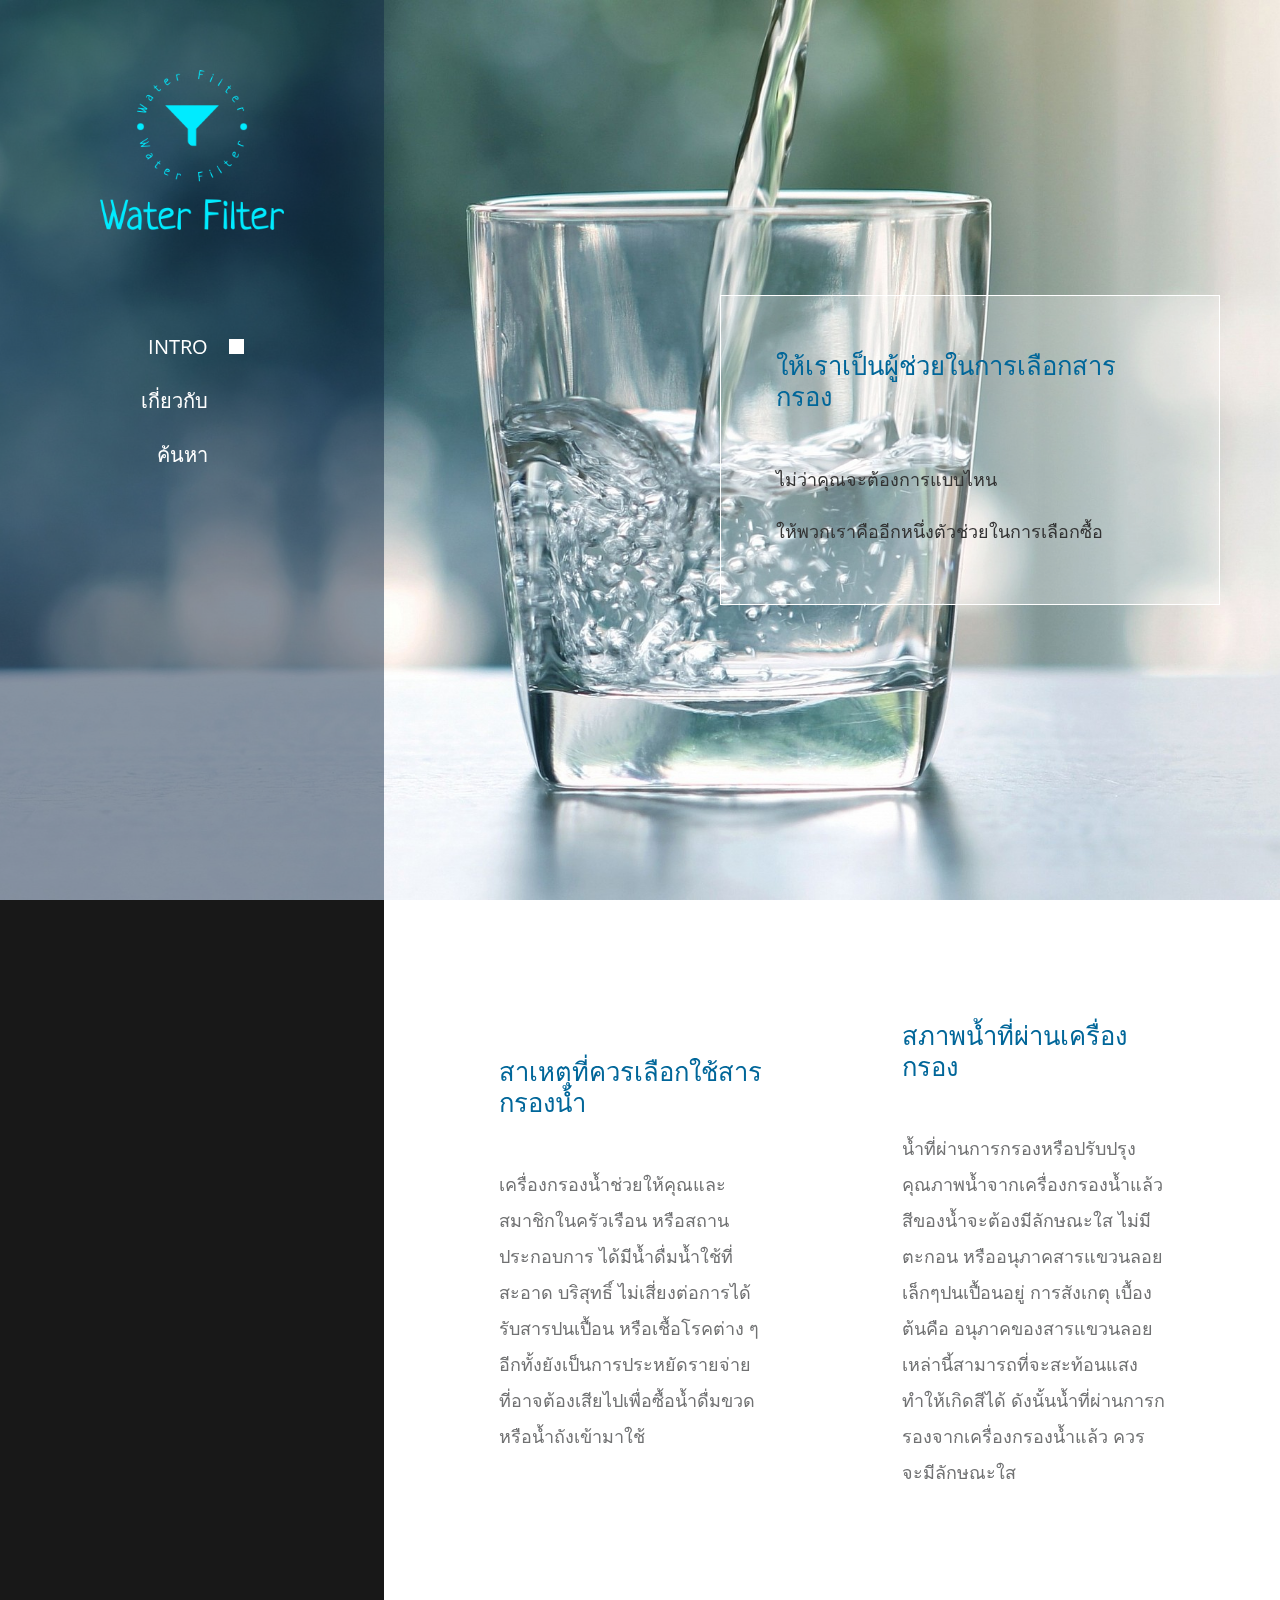
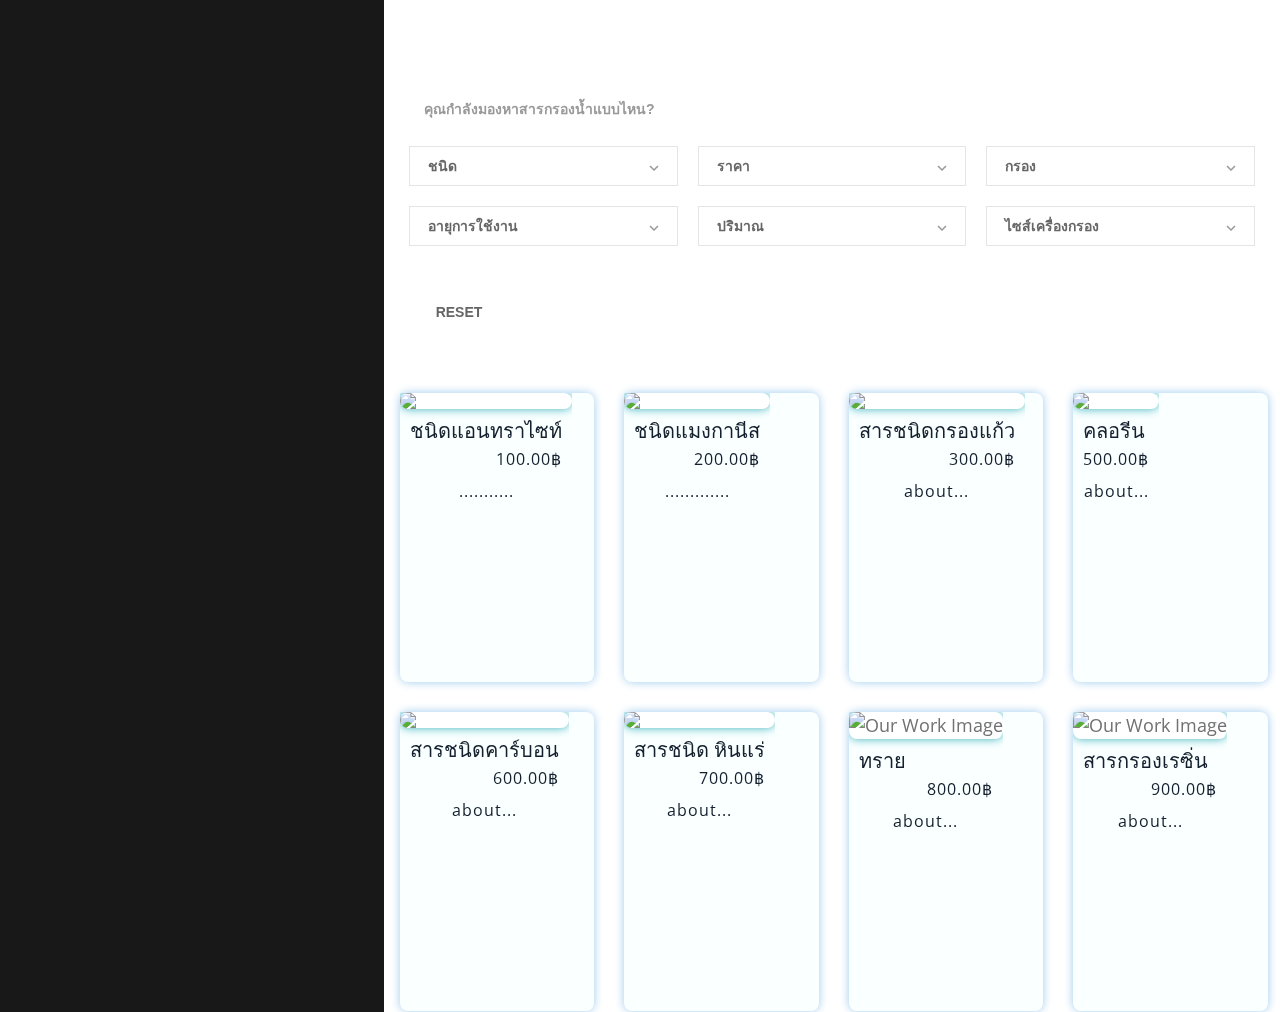
==== commit 4b54d072: "Add files via upload" ====
--- a/index.html
+++ b/index.html
@@ -6,7 +6,7 @@
   <meta name="viewport" content="width=device-width, initial-scale=1.0" />
   <meta http-equiv="X-UA-Compatible" content="ie=edge" />
 
-  <title>Hoi TemplateMo</title>
+  <title>Water Filter</title>
   <!--
 DREAM PULSE
 https://templatemo.com/tm-536-dream-pulse
@@ -43,65 +43,18 @@
             </li>
             <li class="nav-item">
               <a href="#about" class="nav-link">
-                <span class="d-inline-block mr-3">About</span>
+                <span class="d-inline-block mr-3">เกี่ยวกับ</span>
                 <span class="d-inline-block tm-white-rect"></span>
               </a>
             </li>
             <li class="nav-item">
               <a href="#Search" class="nav-link active">
-                <span class="d-inline-block mr-3">Search</span>
+                <span class="d-inline-block mr-3">ค้นหา</span>
                 <span class="d-inline-block tm-white-rect"></span>
               </a>
             </li>
-            <li class="nav-item">
-              <a href="#work" class="nav-link">
-                <span class="d-inline-block mr-3">Work</span>
-                <span class="d-inline-block tm-white-rect"></span>
-              </a>
-            </li>
-            <li class="nav-item">
-              <a href="#clients" class="nav-link">
-                <span class="d-inline-block mr-3">Clients</span>
-                <span class="d-inline-block tm-white-rect"></span>
-              </a>
-            </li>
-            <!-- 
-            <li class="nav-item">
-              <a href="#talk" class="nav-link">
-                <span class="d-inline-block mr-3">Let's Talk</span>
-                <span class="d-inline-block tm-white-rect"></span>
-              </a>
-            </li>
-          -->
+            
           </ul>
-          <!-- <ul class="nav flex-row tm-social-links">
-            <li class="nav-item">
-              <a href="https://facebook.com" class="nav-link tm-social-link">
-                <i class="fab fa-facebook-f"></i>
-              </a>
-            </li>
-            <li class="nav-item">
-              <a href="https://twitter.com" class="nav-link tm-social-link">
-                <i class="fab fa-twitter"></i>
-              </a>
-            </li>
-            <li class="nav-item">
-              <a href="https://dribbble.com" class="nav-link tm-social-link">
-                <i class="fab fa-dribbble"></i>
-              </a>
-            </li>
-            <li class="nav-item">
-              <a href="https://linkedin.com" class="nav-link tm-social-link">
-                <i class="fab fa-linkedin-in"></i>
-              </a>
-            </li>
-          </ul>
-          <footer class="text-center text-white small">
-            <p class="mb--0 mb-2">Copyright 2020 Dream Pulse</p>
-            <p class="mb-0">Design:
-              <a rel="nofollow" href="https://templatemo.com" class="tm-footer-link">Template Mo</a>
-            </p>
-          </footer> -->
         </div>
       </nav>
 
@@ -110,12 +63,12 @@
           <div class="tm-section-wrap">
             <section id="intro" class="tm-section">
               <div class="tm-bg-white-transparent tm-intro">
-                <h2 class="tm-section-title mb-5 text-uppercase tm-color-primary">Hello</h2>
+                <h2 class="tm-section-title mb-5 text-uppercase tm-color-primary">ให้เราเป็นผู้ช่วยในการเลือกสารกรอง</h2>
                 <p class="tm-color-gray">
-                  บลาๆๆๆๆๆๆๆๆๆๆๆ
+                  ไม่ว่าคุณจะต้องการแบบไหน
                 </p>
                 <p class="mb-0 tm-color-gray">
-                  บลาๆๆๆๆๆๆๆๆๆๆๆ
+                  ให้พวกเราคืออีกหนึ่งตัวช่วยในการเลือกซื้อ
                 </p>
               </div>
             </section>
@@ -128,33 +81,19 @@
           <section id="about" class="row tm-section">
             <div class="col-xl-6">
               <div class="tm-section-half">
-                <div><i class="fas fa-6x fa-balance-scale mb-5 tm-section-icon"></i></div>
-                <h2 class="tm-section-title tm-color-primary mb-5">About Us</h2>
+                
+                <h2 class="tm-section-title tm-color-primary mb-5">สาเหตุที่ควรเลือกใช้สารกรองน้ำ</h2>
                 <p class="mb-5">
-                  When first section is scrolled up, BG image will be
-                  disappeared with a parallax effect. Donec ac tempor tellus, a
-                  eleifend ligula. Fusce vitae sem sed purus euismod
-                  condimentum.
-                </p>
-                <p>
-                  Sed at orci non metus tristique suscipit vitae in nibh. Sed
-                  rutrum odio ac est hendrerit, at vestibulum felis condimentum.
+                  เครื่องกรองน้ำช่วยให้คุณและสมาชิกในครัวเรือน หรือสถานประกอบการ ได้มีน้ำดื่มน้ำใช้ที่สะอาด บริสุทธิ์ ไม่เสี่ยงต่อการได้รับสารปนเปื้อน หรือเชื้อโรคต่าง ๆ อีกทั้งยังเป็นการประหยัดรายจ่าย ที่อาจต้องเสียไปเพื่อซื้อน้ำดื่มขวด หรือน้ำถังเข้ามาใช้
                 </p>
               </div>
             </div>
             <div class="col-xl-6">
               <div class="tm-section-half">
-                <div><i class="far fa-6x fa-building mb-5 tm-section-icon"></i></div>
-                <h2 class="tm-section-title tm-color-primary mb-5">Company Profile</h2>
+
+                <h2 class="tm-section-title tm-color-primary mb-5">สภาพน้ำที่ผ่านเครื่องกรอง</h2>
                 <p class="mb-5">
-                  You can use this template for your commercial websites or for your clients.
-                  You are NOT allowed to re-post this template as a downloadable ZIP file
-                  on your template collection sites. It is illegal.
-                </p>
-                <p>
-                  Suspendisse fermentum orci eget lorem euismod suscipit. Morbi
-                  condimentum odio metus, at finibus dolor sollicitudin quis.
-                  Curabitur eu congue erat.
+                  น้ำที่ผ่านการกรองหรือปรับปรุงคุณภาพน้ำจากเครื่องกรองน้ำแล้ว สีของน้ำจะต้องมีลักษณะใส ไม่มีตะกอน หรืออนุภาคสารแขวนลอยเล็กๆปนเปื้อนอยู่ การสังเกตุ เบื้องต้นคือ อนุภาคของสารแขวนลอยเหล่านี้สามารถที่จะสะท้อนแสงทำให้เกิดสีได้ ดังนั้นน้ำที่ผ่านการกรองจากเครื่องกรองน้ำแล้ว ควรจะมีลักษณะใส
                 </p>
               </div>
             </div>
@@ -162,84 +101,89 @@
         </div>
 
 
-        
+
         <div class="tm-section-wrap bg-white">
           <section id="Search">
             <div class="s009">
               <form id="product-filter">
                 <div class="inner-form">
-                  <div class="basic-search">
-                    <div class="input-field">
-                      <input id="search" type="text" placeholder="Type Keywords" />
-                      <div class="icon-wrap">
-                        <svg class="svg-inline--fa fa-search fa-w-16" fill="#ccc" aria-hidden="true" data-prefix="fas"
-                          data-icon="search" role="img" xmlns="http://www.w3.org/2000/svg" viewBox="0 0 512 512">
-                          <path
-                            d="M505 442.7L405.3 343c-4.5-4.5-10.6-7-17-7H372c27.6-35.3 44-79.7 44-128C416 93.1 322.9 0 208 0S0 93.1 0 208s93.1 208 208 208c48.3 0 92.7-16.4 128-44v16.3c0 6.4 2.5 12.5 7 17l99.7 99.7c9.4 9.4 24.6 9.4 33.9 0l28.3-28.3c9.4-9.4 9.4-24.6.1-34zM208 336c-70.7 0-128-57.2-128-128 0-70.7 57.2-128 128-128 70.7 0 128 57.2 128 128 0 70.7-57.2 128-128 128z">
-                          </path>
-                        </svg>
-                      </div>
-                    </div>
-                  </div>
                   <div class="advance-search">
-                    <span class="desc">ADVANCED SEARCH</span>
+                    <span class="desc">คุณกำลังมองหาสารกรองน้ำแบบไหน?</span>
                     <div class="row">
                       <div class="input-field">
                         <div class="input-select">
-                          <select class="filter-select" data-trigger="" name="choices-single-defaul">
-                            <option placeholder="" value="all">AAA</option>
-                            <option value="a1">A1</option>
-                            <option value="a2">A2</option>
-                          </select>
-                        </div>
-                      </div>
+                          <select class="filter-select1" data-trigger="" name="choices-single-defaul">
+                            <option placeholder="" value="all">ชนิด</option>
+                            <option value="ant">แอนทราไซท์</option>
+                            <option value="mang">แมงกานีส</option>
+                            <option value="cr">คาร์บอน</option>
+                            <option value="resi">เรซิ่น</option>
+                            <option value="san">ทราย</option>
+                            <option value="gls">แก้ว</option>
+                            <option value="mirl">หินแร่</option>
+                            <option value="alltype">ชนิดทั้งหมด</option>
+                          </select>
+                        </div>
+                      </div>
+                      <div class="input-field">
+                        <div class="input-select">
+                          <select class="filter-select2" data-trigger="" name="choices-single-defaul">
+                            <option placeholder="" value="all">ราคา</option>
+                            <option value="1-100">1-100</option>
+                            <option value="101-200">101-200</option>
+                            <option value="201-300">201-300</option>
+                            <option value="301-400">301-400</option>
+                            <option value="401-500">401-500</option>
+                          </select>
+                        </div>
+                      </div>
+                      <div class="input-field">
+                        <div class="input-select">
+                          <select class="filter-select3" data-trigger="" name="choices-single-defaul">
+                            <option placeholder="" value="all">กรอง</option>
+                            <option value="b1">ตะกอน</option>
+                            <option value="b2">ฝุ่น</option>
+                            <option value="b2">โคลนตม</option>
+                            <option value="b2">ตะกอนสนิมเหล็ก</option>
+                            <option value="b2">ไฮโดรเจนซัลไฟด์</option>
+                            <option value="b2">กลิ่น</option>
+                            <option value="b2">สี</option>
+                            <option value="b2">คลอลีน</option>
+                            <option value="b2">สารพิษ</option>
+                            <option value="b2">หินปูน</option>
+                            <option value="b2">น้ำกระด้าง</option>
+                          </select>
+                        </div>
+                      </div>
+                      
+                    </div>
+                    <div class="row second">
                       <div class="input-field">
                         <div class="input-select">
                           <select data-trigger="" name="choices-single-defaul">
-                            <option placeholder="" value="all">BBB</option>
-                            <option value="b1">B1</option>
-                            <option value="b2">B2</option>
+                            <option placeholder="" value="">อายุการใช้งาน</option>
+                            <option>6-12</option>
+                            <option>Subject c</option>
                           </select>
                         </div>
                       </div>
                       <div class="input-field">
                         <div class="input-select">
                           <select data-trigger="" name="choices-single-defaul">
-                            <option placeholder="" value="">CCC</option>
-                            <option>Subject b</option>
-                            <option>Subject c</option>
-                          </select>
-                        </div>
-                      </div>
-                    </div>
-                    <div class="row second">
+                            <option placeholder="" value="">ปริมาณ</option>
+                            <option>1-25 ลิตร</option>
+                            <option>26-50 ลิตร</option>
+                          </select>
+                        </div>
+                      </div>
+                      
                       <div class="input-field">
                         <div class="input-select">
                           <select data-trigger="" name="choices-single-defaul">
-                            <option placeholder="" value="">DDD</option>
-                            <option>Subject b</option>
-                            <option>Subject c</option>
-                          </select>
-                        </div>
-                      </div>
-                      <div class="input-field">
-                        <div class="input-select">
-                          <select data-trigger="" name="choices-single-defaul">
-                            <option placeholder="" value="">Time</option>
-                            <option>Last time</option>
-                            <option>Today</option>
-                            <option>This week</option>
-                            <option>This month</option>
-                            <option>This year</option>
-                          </select>
-                        </div>
-                      </div>
-                      <div class="input-field">
-                        <div class="input-select">
-                          <select data-trigger="" name="choices-single-defaul">
-                            <option placeholder="" value="">Type</option>
-                            <option>Subject b</option>
-                            <option>Subject c</option>
+                            <option placeholder="" value="">ไซส์เครื่องกรอง</option>
+                            <option>8*44</option>
+                            <option>10*35 c</option>
+                            <option>10*54 c</option>
                           </select>
                         </div>
                       </div>
@@ -296,164 +240,116 @@
 
 
                 <div class="">
-                  <h2 class="tm-color-primary tm-section-title mb-4 ml-2">Something like this?</h2>
+                  <!-- <h2 class="tm-color-primary tm-section-title mb-4 ml-2">Something like this?</h2> -->
                   <div class="tm-gallery u-list-1 u-repeater" id="product-list">
-                    <div class="tm-gallery-item display a1">
-                      <figure class="effect-bubba">
-                        <img src="img/pls-add-img.png" alt="Our Work Image" class="img-fluid">
-                        
-                        <figcaption>
-                          <h2><span>Nothing here</span></h2>
-                          <p class="bubba">Pls add the data.</p>
-                          <a href="img/pls-add-img.png">View more</a>
-                        </figcaption>
-                        <div class="prduc-abt">
-                          <h5 class="text-left">สารกรองน้ำ A1</h5>
+
+
+                    <div class="tm-gallery-item display ant 1-100 alltype">
+                      <figure class="effect-bubba">
+                        <img src="img/gallery/แอนทราไชต์.jpg" class="img-fluid">
+                        <a href=""></a>
+                        <div class="prduc-abt">
+                          <h5 class="text-left">ชนิดแอนทราไซท์</h5>
                           <p class="text-right">100.00฿</p>
+                          <p> ...........</p>
+                        </div>
+                      </figure>
+                    </div>
+
+
+                    <div class="tm-gallery-item display ant 1-100 alltype">
+                      <figure class="effect-bubba">
+                        <img src="img/gallery/แมงกานีส.jpg" class="img-fluid">
+                        <a href=""></a>
+                        <div class="prduc-abt">
+                          <h5 class="text-left">ชนิดแมงกานีส</h5>
+                          <p class="text-right">200.00฿</p>
+                          <p> ............. </p>
+                        </div>
+                      </figure>
+                    </div>
+
+
+                    <div class="tm-gallery-item display ant 1-100 alltype">
+                      <figure class="effect-bubba">
+                        <img src="img/gallery/แก้ว.jpg" class="img-fluid">
+                        <a href=""></a>
+                        <div class="prduc-abt">
+                          <h5 class="text-left">สารชนิดกรองแก้ว</h5>
+                          <p class="text-right">300.00฿</p>
+                          <p>about...</p>
+                        </div>
+                      </figure>
+                    </div>
+
+                    <div class="tm-gallery-item display ant 1-100 alltype">
+                      <figure class="effect-bubba">
+                        <img src="img/gallery/คลอรีน.jpg" class="img-fluid">
+                        <a href=""></a>
+                        <div class="prduc-abt">
+                          <h5 class="text-left">คลอรีน</h5>
+                          <p class="text-right">500.00฿</p>
+                          <p>about...</p>
+                        </div>
+                      </figure>
+                    </div>
+
+                    <div class="tm-gallery-item display ant 1-100 alltype">
+                      <figure class="effect-bubba">
+                        <img src="img/gallery/คาร์บอร์น.jpg" class="img-fluid">
+                        <a href=""></a>
+                        <div class="prduc-abt">
+                          <h5 class="text-left">สารชนิดคาร์บอน</h5>
+                          <p class="text-right">600.00฿</p>
+                          <p>about...</p>
+                        </div>
+                      </figure>
+                    </div>
+
+                    <div class="tm-gallery-item display ant 1-100 alltype">
+                      <figure class="effect-bubba">
+                        <img src="img/gallery/หินแร่.jpg" class="img-fluid">
+                        <a href=""></a>
+                        <div class="prduc-abt">
+                          <h5 class="text-left">สารชนิด หินแร่</h5>
+                          <p class="text-right">700.00฿</p>
+                          <p>about...</p>
+                        </div>
+                      </figure>
+                    </div>
+
+
+                    <div class="tm-gallery-item display a2 alltype">
+                      <figure class="effect-bubba">
+                        <img src="img/gallery/ทราย.jpg" alt="Our Work Image" class="img-fluid">
+                        <div class="prduc-abt">
+                          <h5 class="text-left">ทราย</h5>
+                          <p class="text-right">800.00฿</p>
+                          <p>about...</p>
+                        </div>
+                      </figure>
+
+
+                    </div>
+                    <div class="tm-gallery-item display b1 alltype">
+                      <figure class="effect-bubba">
+                        <img src="img/gallery/สารกรองเรซิ่น.jpg" alt="Our Work Image" class="img-fluid">
+                        <div class="prduc-abt">
+                          <h5 class="text-left">สารกรองเรซิ่น</h5>
+                          <p class="text-right">900.00฿</p>
                           <p>about...</p>
                         </div>
                       </figure>
                       
-                      
-                    </div>
-                    <div class="tm-gallery-item display a2">
-                      <figure class="effect-bubba">
-                        <img src="img/pls-add-img.png" alt="Our Work Image" class="img-fluid">
-                        
-                        <figcaption>
-                          <h2><span>Nothing here</span></h2>
-                          <p class="bubba">Pls add the data.</p>
-                          <a href="img/pls-add-img.png">View more</a>
-                        </figcaption>
-                        <div class="prduc-abt">
-                          <h5 class="text-left">สารกรองน้ำ A2</h5>
-                          <p class="text-right">200.00฿</p>
-                          <p>about...</p>
-                        </div>
-                      </figure>
-                      
-                      
-                    </div>
-
-
-                    
-                </div>
-
-                <!-- <div class="tm-gallery-wrap">
-                  <h2 class="tm-color-primary tm-section-title mb-4 ml-2">Something like this?</h2>
-                  <div class="tm-gallery" id="product-list">
-                    <div class="tm-gallery-item" data-category="1">
-                      <figure class="effect-bubba">
-                        <img src="img/gallery/01.jpg" alt="Our Work Image" class="img-fluid">
-                        <figcaption>
-                          <h2>Fresh <span>Bubba</span></h2>
-                          <p>Bubba likes to appear out of thin air.</p>
-                          <a href="img/gallery/large/01.jpg">View more</a>
-                        </figcaption>
-                      </figure>
-                    </div>
-                    <div class="tm-gallery-item" data-category="2">
-                      <figure class="effect-bubba">
-                        <img src="img/gallery/02.jpg" alt="Our Work Image" class="img-fluid">
-                        <figcaption>
-                          <h2>Fresh <span>Bubba</span></h2>
-                          <p>Bubba likes to appear out of thin air.</p>
-                          <a href="img/gallery/large/02.jpg">View more</a>
-                        </figcaption>
-                      </figure>
-                    </div>
-                    
-                </div> -->
-
-              </div>
-            </div>
-          </section>
-        </div>
-        <!-- <script>
-          // Get references to the product list and filter form
-          const productList = document.querySelector("#product-list");
-          const filterForm = document.querySelector("#product-filter");
-        
-          // Add an event listener to the filter form
-          filterForm.addEventListener("change", event => {
-            // Get the selected filter value
-            const selectedFilter = event.target.value;
-        
-            // Loop through all of the products
-            for (const product of productList.children) {
-              // If the selected filter is "all" or the product's category matches the selected filter, show the product
-              if (selectedFilter === "all" || product.dataset.category === selectedFilter) {
-                product.style.display = "";
-              } else {
-                // Otherwise, hide the product
-                product.style.display = "none";
-              }
-            }
-          });
-        </script> -->
-
-
-
-        <div class="tm-section-wrap bg-white">
-          <section id="clients" class="row tm-section">
-            <div class="col-12 tm-section-pad">
-              <div class="tm-flex-item-left">
-                <div class="tm-w-80">
-                  <h2 class="tm-color-primary tm-section-title mb-4">Our Clients</h2>
-                  <p class="mb-5">
-                    Aenean est augue, iaculis ut arcu a, cursus tempus eros.
-                    Maecenas ut efficitur lectus, vel commodo nibh. Vivamus
-                    consequat massa non euismod facilisis. Morbi assumsan non libero
-                    a vehicula. Donec blandit suscipit magna sit amet elementum.
-                  </p>
-                </div>
-
-                <div class="row tm-clients-images">
-                  <div class="col-xl-3 col-lg-6 col-md-4 col-sm-6 tm-img-wrap">
-                    <a href="https://google.com">
-                      <img src="img/client-1.png" alt="Client Image" class="img-fluid tm-client-img" />
-                    </a>
-                  </div>
-                  <div class="col-xl-3 col-lg-6 col-md-4 col-sm-6 tm-img-wrap">
-                    <a href="https://facebook.com">
-                      <img src="img/client-2.png" alt="Client Image" class="img-fluid tm-client-img" />
-                    </a>
-                  </div>
-                  <div class="col-xl-3 col-lg-6 col-md-4 col-sm-6 tm-img-wrap">
-                    <a href="https://twitter.com">
-                      <img src="img/client-3.png" alt="Client Image" class="img-fluid tm-client-img" />
-                    </a>
-                  </div>
-                  <div class="col-xl-3 col-lg-6 col-md-4 col-sm-6 tm-img-wrap">
-                    <a href="https://instagram.com">
-                      <img src="img/client-4.png" alt="Client Image" class="img-fluid tm-client-img" />
-                    </a>
-                  </div>
-                  <div class="col-xl-3 col-lg-6 col-md-4 col-sm-6 tm-img-wrap">
-                    <a href="https://google.com">
-                      <img src="img/client-5.png" alt="Client Image" class="img-fluid tm-client-img" />
-                    </a>
-                  </div>
-                  <div class="col-xl-3 col-lg-6 col-md-4 col-sm-6 tm-img-wrap">
-                    <a href="https://facebook.com">
-                      <img src="img/client-6.png" alt="Client Image" class="img-fluid tm-client-img" />
-                    </a>
-                  </div>
-                  <div class="col-xl-3 col-lg-6 col-md-4 col-sm-6 tm-img-wrap">
-                    <a href="https://twitter.com">
-                      <img src="img/client-7.png" alt="Client Image" class="img-fluid tm-client-img" />
-                    </a>
-                  </div>
-                  <div class="col-xl-3 col-lg-6 col-md-4 col-sm-6 tm-img-wrap">
-                    <a href="https://instagram.com">
-                      <img src="img/client-8.png" alt="Client Image" class="img-fluid tm-client-img" />
-                    </a>
+                    </div>
                   </div>
                 </div>
               </div>
-            </div>
           </section>
         </div>
+
+
+
         
       </main>
     </div>
@@ -461,12 +357,11 @@
     <script src="js/jquery.min.js"></script>
     <script src="js/jquery.singlePageNav.min.js"></script>
     <script src="js/parallax.min.js"></script>
-    <!-- <script src="slick/slick.min.js"></script> -->
     <script src="js/jquery.magnific-popup.min.js"></script>
     <script src="js/templatemo-scripts.js"></script>
     <script src="js/filter.js"></script>
 
-    
+
 </body>
 
 </html>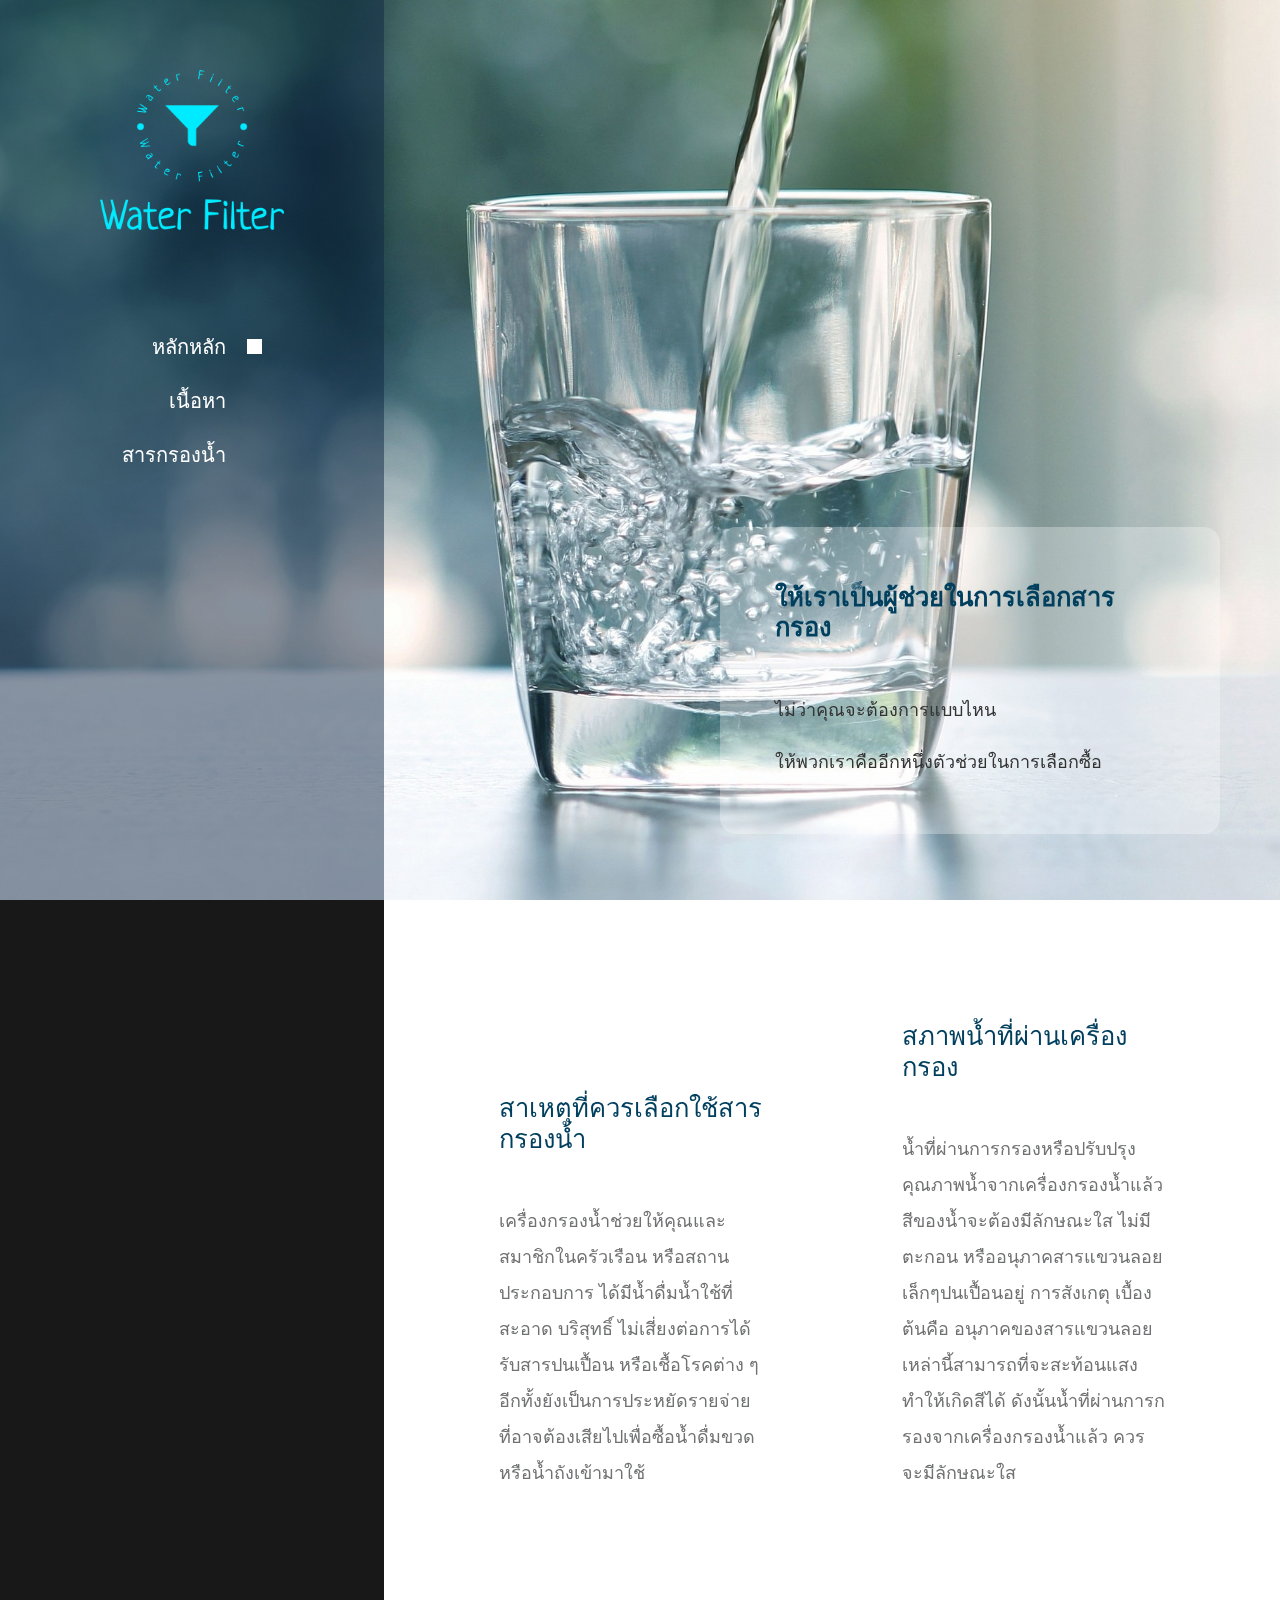
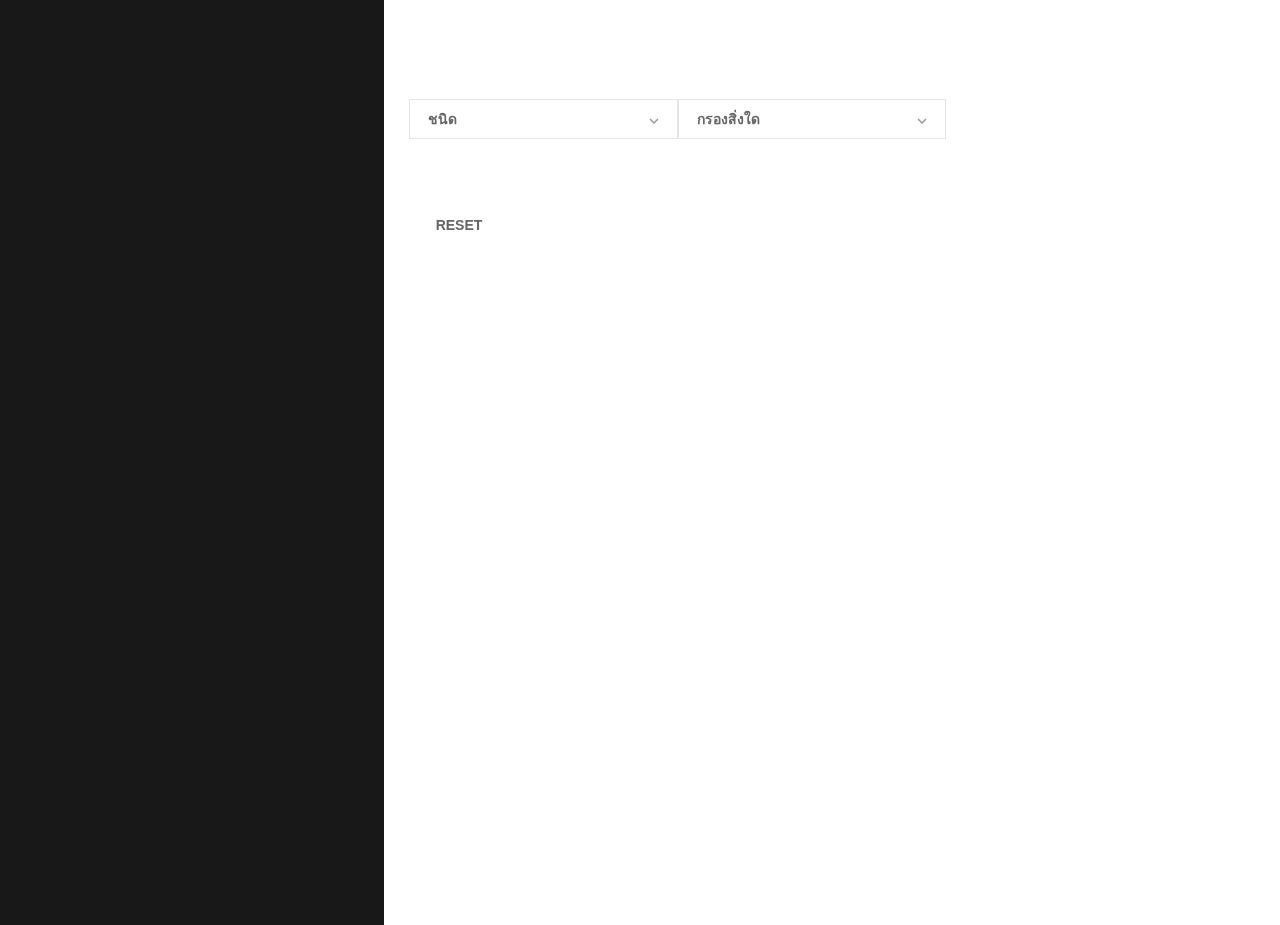
==== commit ae0be4b8: "Add files via upload" ====
--- a/index.html
+++ b/index.html
@@ -37,19 +37,19 @@
           <ul id="tmMainNav" class="nav flex-column text-uppercase text-right tm-main-nav">
             <li class="nav-item">
               <a href="#intro" class="nav-link active">
-                <span class="d-inline-block mr-3">Intro</span>
+                <span class="d-inline-block mr-3">หลักหลัก</span>
                 <span class="d-inline-block tm-white-rect"></span>
               </a>
             </li>
             <li class="nav-item">
               <a href="#about" class="nav-link">
-                <span class="d-inline-block mr-3">เกี่ยวกับ</span>
+                <span class="d-inline-block mr-3">เนื้อหา</span>
                 <span class="d-inline-block tm-white-rect"></span>
               </a>
             </li>
             <li class="nav-item">
               <a href="#Search" class="nav-link active">
-                <span class="d-inline-block mr-3">ค้นหา</span>
+                <span class="d-inline-block mr-3">สารกรองน้ำ</span>
                 <span class="d-inline-block tm-white-rect"></span>
               </a>
             </li>
@@ -63,7 +63,7 @@
           <div class="tm-section-wrap">
             <section id="intro" class="tm-section">
               <div class="tm-bg-white-transparent tm-intro">
-                <h2 class="tm-section-title mb-5 text-uppercase tm-color-primary">ให้เราเป็นผู้ช่วยในการเลือกสารกรอง</h2>
+                <h2 class="tm-section-title mb-5 text-uppercase tm-color-primary"><b>ให้เราเป็นผู้ช่วยในการเลือกสารกรอง</b></h2>
                 <p class="tm-color-gray">
                   ไม่ว่าคุณจะต้องการแบบไหน
                 </p>
@@ -108,7 +108,6 @@
               <form id="product-filter">
                 <div class="inner-form">
                   <div class="advance-search">
-                    <span class="desc">คุณกำลังมองหาสารกรองน้ำแบบไหน?</span>
                     <div class="row">
                       <div class="input-field">
                         <div class="input-select">
@@ -122,46 +121,48 @@
                             <option value="gls">แก้ว</option>
                             <option value="mirl">หินแร่</option>
                             <option value="alltype">ชนิดทั้งหมด</option>
-                          </select>
-                        </div>
-                      </div>
-                      <div class="input-field">
+                            <option value="cln">คลอรีน</option>
+                          </select>
+                        </div>
+                      </div>
+                      <!-- <div class="input-field">
                         <div class="input-select">
                           <select class="filter-select2" data-trigger="" name="choices-single-defaul">
                             <option placeholder="" value="all">ราคา</option>
-                            <option value="1-100">1-100</option>
-                            <option value="101-200">101-200</option>
-                            <option value="201-300">201-300</option>
-                            <option value="301-400">301-400</option>
-                            <option value="401-500">401-500</option>
-                          </select>
-                        </div>
-                      </div>
+                            <option value="1-250">1-250</option>
+                            <option value="251-500">251-500</option>
+                            <option value="501-750">501-750</option>
+                            <option value="751-1000">751-1000</option>
+                          </select>
+                        </div>
+                      </div> -->
                       <div class="input-field">
                         <div class="input-select">
                           <select class="filter-select3" data-trigger="" name="choices-single-defaul">
-                            <option placeholder="" value="all">กรอง</option>
-                            <option value="b1">ตะกอน</option>
-                            <option value="b2">ฝุ่น</option>
-                            <option value="b2">โคลนตม</option>
-                            <option value="b2">ตะกอนสนิมเหล็ก</option>
-                            <option value="b2">ไฮโดรเจนซัลไฟด์</option>
-                            <option value="b2">กลิ่น</option>
-                            <option value="b2">สี</option>
-                            <option value="b2">คลอลีน</option>
-                            <option value="b2">สารพิษ</option>
-                            <option value="b2">หินปูน</option>
-                            <option value="b2">น้ำกระด้าง</option>
+                            <option placeholder="" value="all">กรองสิ่งใด</option>
+                            <option value="f1">ตะกอน</option>
+                            <option value="f2">ฝุ่น</option>
+                            <option value="f3">โคลนตม</option>
+                            <option value="f4">ตะกอนสนิมเหล็ก</option>
+                            <option value="f5">ไฮโดรเจนซัลไฟด์</option>
+                            <option value="f6">กลิ่น</option>
+                            <option value="f7">สี</option>
+                            <option value="f8">คลอลีน</option>
+                            <option value="f9">สารพิษ</option>
+                            <option value="f10">หินปูน</option>
+                            <option value="f11">น้ำกระด้าง</option>
+                            <option value="f12">โลหะหนัก</option>
+                            <option value="f13">แบคทีเรียและไวรัส</option>
                           </select>
                         </div>
                       </div>
                       
                     </div>
                     <div class="row second">
-                      <div class="input-field">
-                        <div class="input-select">
-                          <select data-trigger="" name="choices-single-defaul">
-                            <option placeholder="" value="">อายุการใช้งาน</option>
+                      <!-- <div class="input-field">
+                        <div class="input-select">
+                          <select class="filter-select4" data-trigger="" name="choices-single-defaul">
+                            <option placeholder="" value="all">อายุการใช้งาน</option>
                             <option>6-12</option>
                             <option>Subject c</option>
                           </select>
@@ -169,8 +170,8 @@
                       </div>
                       <div class="input-field">
                         <div class="input-select">
-                          <select data-trigger="" name="choices-single-defaul">
-                            <option placeholder="" value="">ปริมาณ</option>
+                          <select class="filter-select5" data-trigger="" name="choices-single-defaul">
+                            <option placeholder="" value="all">ปริมาณ</option>
                             <option>1-25 ลิตร</option>
                             <option>26-50 ลิตร</option>
                           </select>
@@ -179,14 +180,14 @@
                       
                       <div class="input-field">
                         <div class="input-select">
-                          <select data-trigger="" name="choices-single-defaul">
-                            <option placeholder="" value="">ไซส์เครื่องกรอง</option>
+                          <select class="filter-select6" data-trigger="" name="choices-single-defaul">
+                            <option placeholder="" value="all">ไซส์เครื่องกรอง</option>
                             <option>8*44</option>
                             <option>10*35 c</option>
                             <option>10*54 c</option>
                           </select>
                         </div>
-                      </div>
+                      </div> -->
                     </div>
                     <div class="row third">
                       <div class="input-field">
@@ -244,103 +245,71 @@
                   <div class="tm-gallery u-list-1 u-repeater" id="product-list">
 
 
-                    <div class="tm-gallery-item display ant 1-100 alltype">
-                      <figure class="effect-bubba">
-                        <img src="img/gallery/แอนทราไชต์.jpg" class="img-fluid">
-                        <a href=""></a>
-                        <div class="prduc-abt">
-                          <h5 class="text-left">ชนิดแอนทราไซท์</h5>
-                          <p class="text-right">100.00฿</p>
-                          <p> ...........</p>
-                        </div>
-                      </figure>
-                    </div>
-
-
-                    <div class="tm-gallery-item display ant 1-100 alltype">
-                      <figure class="effect-bubba">
-                        <img src="img/gallery/แมงกานีส.jpg" class="img-fluid">
-                        <a href=""></a>
-                        <div class="prduc-abt">
-                          <h5 class="text-left">ชนิดแมงกานีส</h5>
-                          <p class="text-right">200.00฿</p>
-                          <p> ............. </p>
-                        </div>
-                      </figure>
-                    </div>
-
-
-                    <div class="tm-gallery-item display ant 1-100 alltype">
-                      <figure class="effect-bubba">
-                        <img src="img/gallery/แก้ว.jpg" class="img-fluid">
-                        <a href=""></a>
-                        <div class="prduc-abt">
-                          <h5 class="text-left">สารชนิดกรองแก้ว</h5>
-                          <p class="text-right">300.00฿</p>
-                          <p>about...</p>
-                        </div>
-                      </figure>
-                    </div>
-
-                    <div class="tm-gallery-item display ant 1-100 alltype">
-                      <figure class="effect-bubba">
+                    <div class="tm-gallery-item flt display alltype ant 1-250 f1 f2 f3">
+                      <img src="img/gallery/แอนทราไชต์.jpg" class="img-fluid">
+                      <div class="prduc-abt">
+                        <h5 class="text-left"><b>ชนิดแอนทราไซท์</b></h5>
+                        <p>  มีคุณสมบัติในการดูดจับตะกอนไว้ที่ผิวภายนอกได้ดี ดักจับสารแขวนลอยต่าง ๆ กักเก็บสารแขวนลอยได้ในปริมาณที่มาก - ผลิตจากถ่านหินคุณภาพ สีดำเป็นเงามันวาว</p>
+                      </div>
+                    </div>
+
+                    <div class="tm-gallery-item flt display mang 1-250 alltype f4 f5">
+                      <img src="img/gallery/แมงกานีส.jpg" class="img-fluid">
+                      <div class="prduc-abt">
+                        <h5 class="text-left"><b>ชนิดแมงกานีส</b></h5>
+                        <p>มีคุณสมบัติเด่น ในการกำจัดเหล็ก, แมงกานีสและไฮโดรเจนซัลไฟด์ ทนต่อการเสียดสี และการสึกกร่อน </p>
+                      </div>
+                    </div>
+
+                    <div class="tm-gallery-item flt display gls 251-500 alltype f12 f13">
+                      <img src="img/gallery/แก้ว.jpg" class="img-fluid">
+                        <div class="prduc-abt">
+                          <h5 class="text-left"><b>สารชนิดกรองแก้ว</b></h5>
+                          <p>สามารถกรองโลหะหนักได้ เช่น เหล็ก แมงกานีส โครเมียม ฟอสเฟส สารหนู เป็นต้น ลดค่า COD, BOD, สี ความขุ่น ประสิทธิภาพในการกรองละเอียดสุด 1 ไมครอน</p>
+                        </div>
+                    </div>
+
+                    <div class="tm-gallery-item flt display cln 251-500 alltype ">
                         <img src="img/gallery/คลอรีน.jpg" class="img-fluid">
-                        <a href=""></a>
-                        <div class="prduc-abt">
-                          <h5 class="text-left">คลอรีน</h5>
-                          <p class="text-right">500.00฿</p>
-                          <p>about...</p>
-                        </div>
-                      </figure>
-                    </div>
-
-                    <div class="tm-gallery-item display ant 1-100 alltype">
-                      <figure class="effect-bubba">
+                        <div class="prduc-abt">
+                          <h5 class="text-left"><b>คลอรีน</b></h5>
+                          <p>ใช้ฆ่าเชื้อ แบคทีเรีย และจุลินทรีย์ใน น้ำดื่ม และน้ำในสระว่ายน้ำ ใช้ในอุตสาหกรรมผลิต อาหาร กระดาษ ทำยาฆ่าเชื้อจุลินทรีย์ ทำสีผสมอาหาร ยาฆ่าแมลง สี ผลิตภัณฑ์ปิโตรเลียม พลาสติก เวชภัณฑ์ อุตสาหกรรมเท็กไทล์ ฯลฯ</p>
+                        </div>
+                    </div>
+
+                    <div class="tm-gallery-item flt display cr 501-750 alltype f6 f7 f8 f9">
                         <img src="img/gallery/คาร์บอร์น.jpg" class="img-fluid">
-                        <a href=""></a>
-                        <div class="prduc-abt">
-                          <h5 class="text-left">สารชนิดคาร์บอน</h5>
-                          <p class="text-right">600.00฿</p>
-                          <p>about...</p>
-                        </div>
-                      </figure>
-                    </div>
-
-                    <div class="tm-gallery-item display ant 1-100 alltype">
-                      <figure class="effect-bubba">
+                        <div class="prduc-abt">
+                          <h5 class="text-left"><b>สารชนิดคาร์บอน</b></h5>
+                          <p>มีคุณสมบัติเป็นตัวดูดซับและคัดกรองจึงทำให้สารกรองคาร์บอน มีความสามารถในการกรองกลิ่น สี และคลอรีนได้</p>
+                        </div>
+                    </div>
+
+                    <div class="tm-gallery-item flt display mirl 501-750 alltype ">
                         <img src="img/gallery/หินแร่.jpg" class="img-fluid">
-                        <a href=""></a>
-                        <div class="prduc-abt">
-                          <h5 class="text-left">สารชนิด หินแร่</h5>
-                          <p class="text-right">700.00฿</p>
-                          <p>about...</p>
-                        </div>
-                      </figure>
-                    </div>
-
-
-                    <div class="tm-gallery-item display a2 alltype">
-                      <figure class="effect-bubba">
+                        <div class="prduc-abt">
+                          <h5 class="text-left"><b>สารชนิดหินแร่</b></h5>
+                          <p>ทำหน้าที่ช่วยปรับค่า pH น้ำ ให้มีสภาพความเป็นด่างมากขึ้น ด้วยหินแร่จากธรรมชาติ มีแร่ธาตุต่าง ๆ ที่มีประโยชน์ต่อร่างกาย</p>
+                        </div>
+                    </div>
+
+
+                    <div class="tm-gallery-item flt display san 751-1000 alltype">
                         <img src="img/gallery/ทราย.jpg" alt="Our Work Image" class="img-fluid">
                         <div class="prduc-abt">
-                          <h5 class="text-left">ทราย</h5>
-                          <p class="text-right">800.00฿</p>
-                          <p>about...</p>
-                        </div>
-                      </figure>
-
-
-                    </div>
-                    <div class="tm-gallery-item display b1 alltype">
-                      <figure class="effect-bubba">
+                          <h5 class="text-left"><b>ทราย</b></h5>
+                          <p>การดักตะกอนขนาดเล็กขนาดใหญ่ และสารปนเปื้อนให้ผ่านกรวดกรองน้ำ รูที่มีขนาดเล็กที่อยู่ระหว่างอนุภาคในกรวดเล็กๆ และเนื้อทรายมีขนาดที่เล็กกันลงไปเรื่อยๆ จากน้ำค่อนข้างขุ่นมัว จะได้น้ำที่ใสขึ้นสะอาดขึ้นปราศจากสัตว์ตัวเล็กๆ หรืออินทรีย์สารที่ปนมากับน้ำ</p>
+                        </div>
+
+
+                    </div>
+                    <div class="tm-gallery-item flt display resi 751-1000 alltype f10 f11">
                         <img src="img/gallery/สารกรองเรซิ่น.jpg" alt="Our Work Image" class="img-fluid">
                         <div class="prduc-abt">
-                          <h5 class="text-left">สารกรองเรซิ่น</h5>
-                          <p class="text-right">900.00฿</p>
-                          <p>about...</p>
-                        </div>
-                      </figure>
-                      
+                          <h5 class="text-left"><b>สารกรองเรซิ่น</b></h5>
+                          <p>มีคุณสมบัติในการกรองกำจัดความกระด้าง หินปูน ในน้ำ สารกรองน้ำเรซิ่นทำให้น้ำอ่อนนุ่ม ลดปัญหาการสะสมหินปูน ลดการเกิดตะกอน ลดความกระด้างของน้ำ ได้เป็นอย่างดี</p>
+                        </div>
+
                     </div>
                   </div>
                 </div>
--- a/css/templatemo-dream-pulse.css
+++ b/css/templatemo-dream-pulse.css
@@ -33,7 +33,7 @@
 }
 
 .tm-color-primary {
-  color: #069;
+  color: #003f5e;
 }
 
 .tm-color-gray {
@@ -46,7 +46,8 @@
 
 .tm-bg-white-transparent {
   background-color: rgba(255, 255, 255, 0.3);
-  border: 1px solid white;
+  /* border: 1px solid white; */
+  border-radius: 1rem;
 }
 
 .tm-intro {
@@ -68,7 +69,7 @@
 
 .tm-section {
   display: flex;
-  align-items: center;
+  align-items: flex-end;
   height: auto;
   max-width: 1275px;
   padding: 66px 60px;
@@ -326,12 +327,12 @@
   cursor: pointer;
 }
 
-.tm-gallery-item figure img {
+.tm-gallery-item img {
   position: relative;
   display: block;
   min-height: 100%;
-  max-width: 100%;
-  opacity: 0.8;
+  max-width: 60%;
+  
 }
 
 .tm-gallery-item figure figcaption {
--- a/css/mian.css
+++ b/css/mian.css
@@ -781,7 +781,7 @@
     display: -ms-flexbox;
     display: flex;
     -ms-flex-pack: justify;
-    justify-content: space-between;
+    justify-content: flex-start;
     -ms-flex-align: center;
     align-items: center;
     margin-bottom: 20px
--- a/css/editme.css
+++ b/css/editme.css
@@ -30,7 +30,8 @@
 
 .u-repeater {
   display: grid;
-  grid-template-columns: repeat(4, 25%);
+  grid-template-columns: repeat(2, 50%);
+  align-content: center;
 }
 .imglogo {
   height: 160px;
@@ -40,10 +41,10 @@
   padding-left: 10px;
   padding-right: 10px;
   width: auto;
-  height: 100px;
   display: flex;
-  justify-content: center;
-  flex-direction: column;
+    flex-direction: column;
+    justify-content: space-evenly;
+    align-items: center;
 }
 
 .prduc-abt p {
@@ -110,4 +111,19 @@
 .btn.active {
   background-color: #666;
   color: white;
-}+}
+
+.display{
+  display:none;
+}
+
+.clearall {
+  display:none;
+}
+
+.flt {
+  display: flex;
+}
+
+
+
